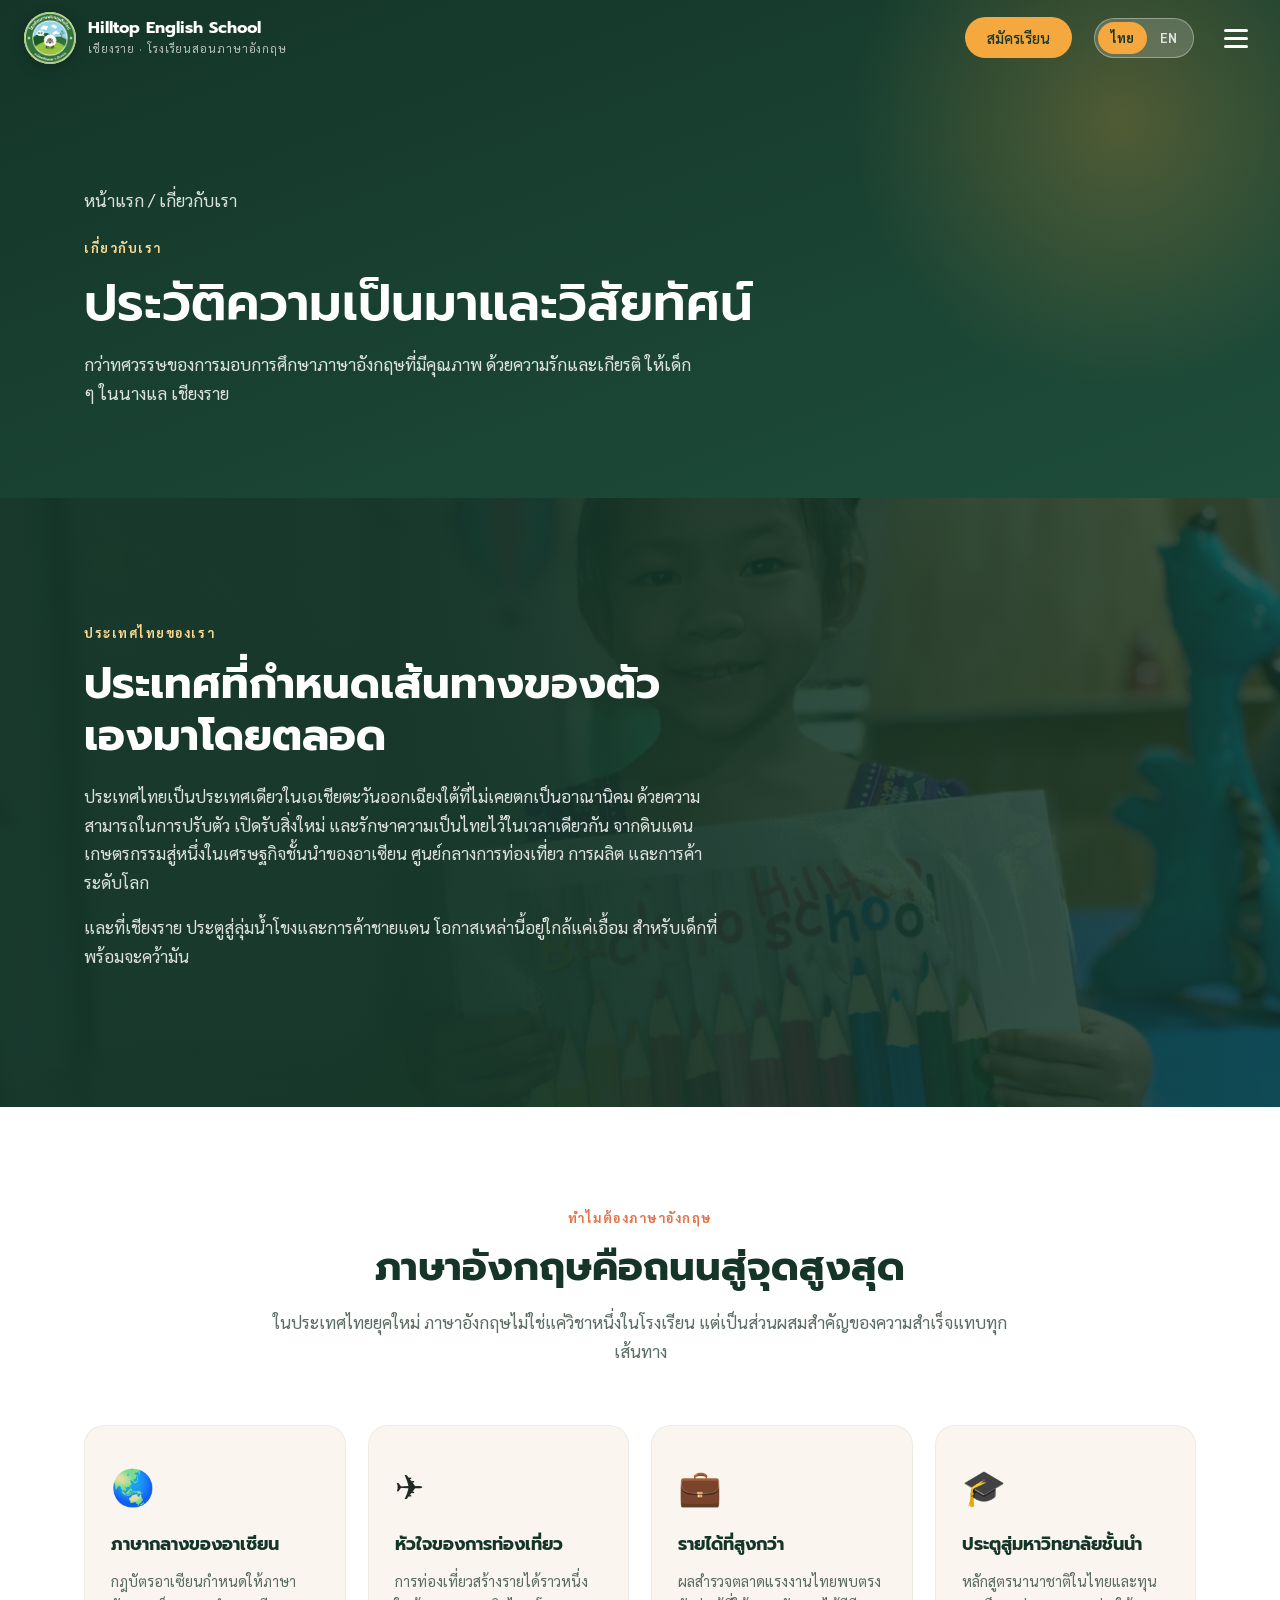
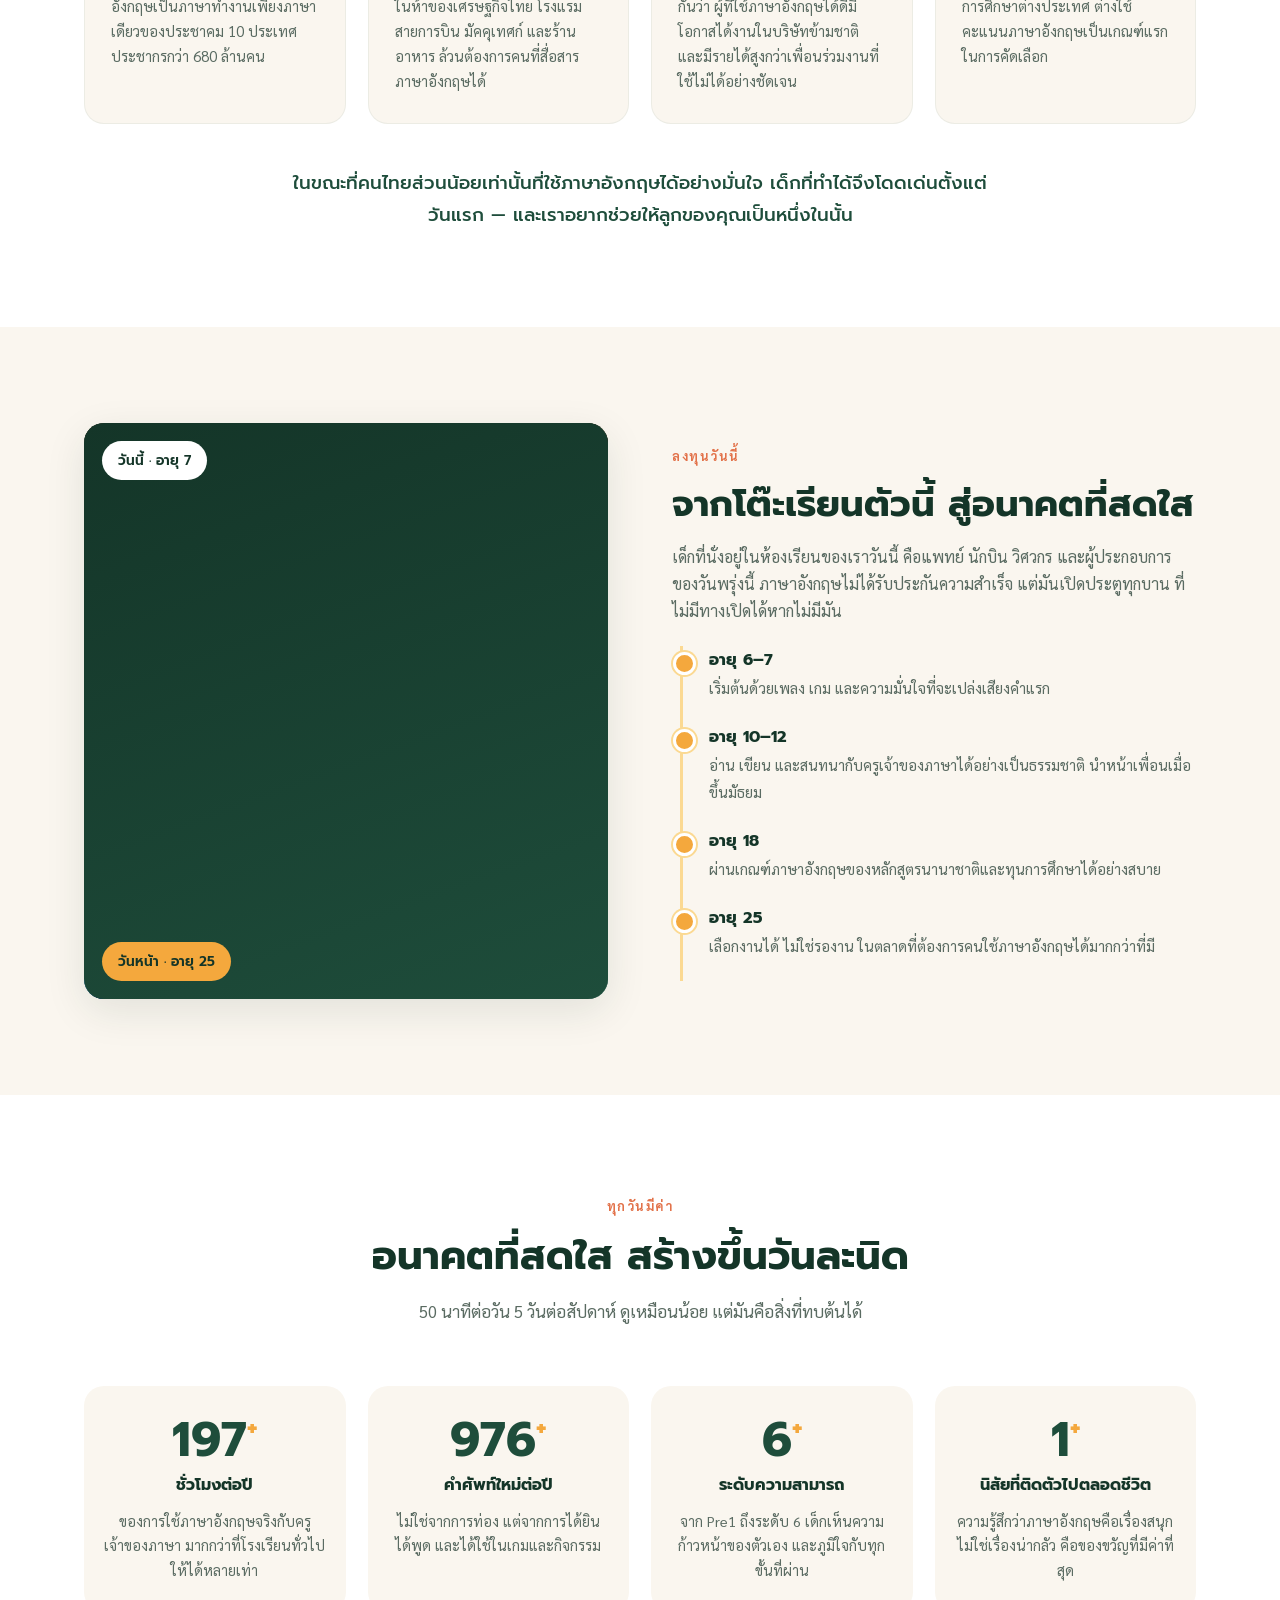
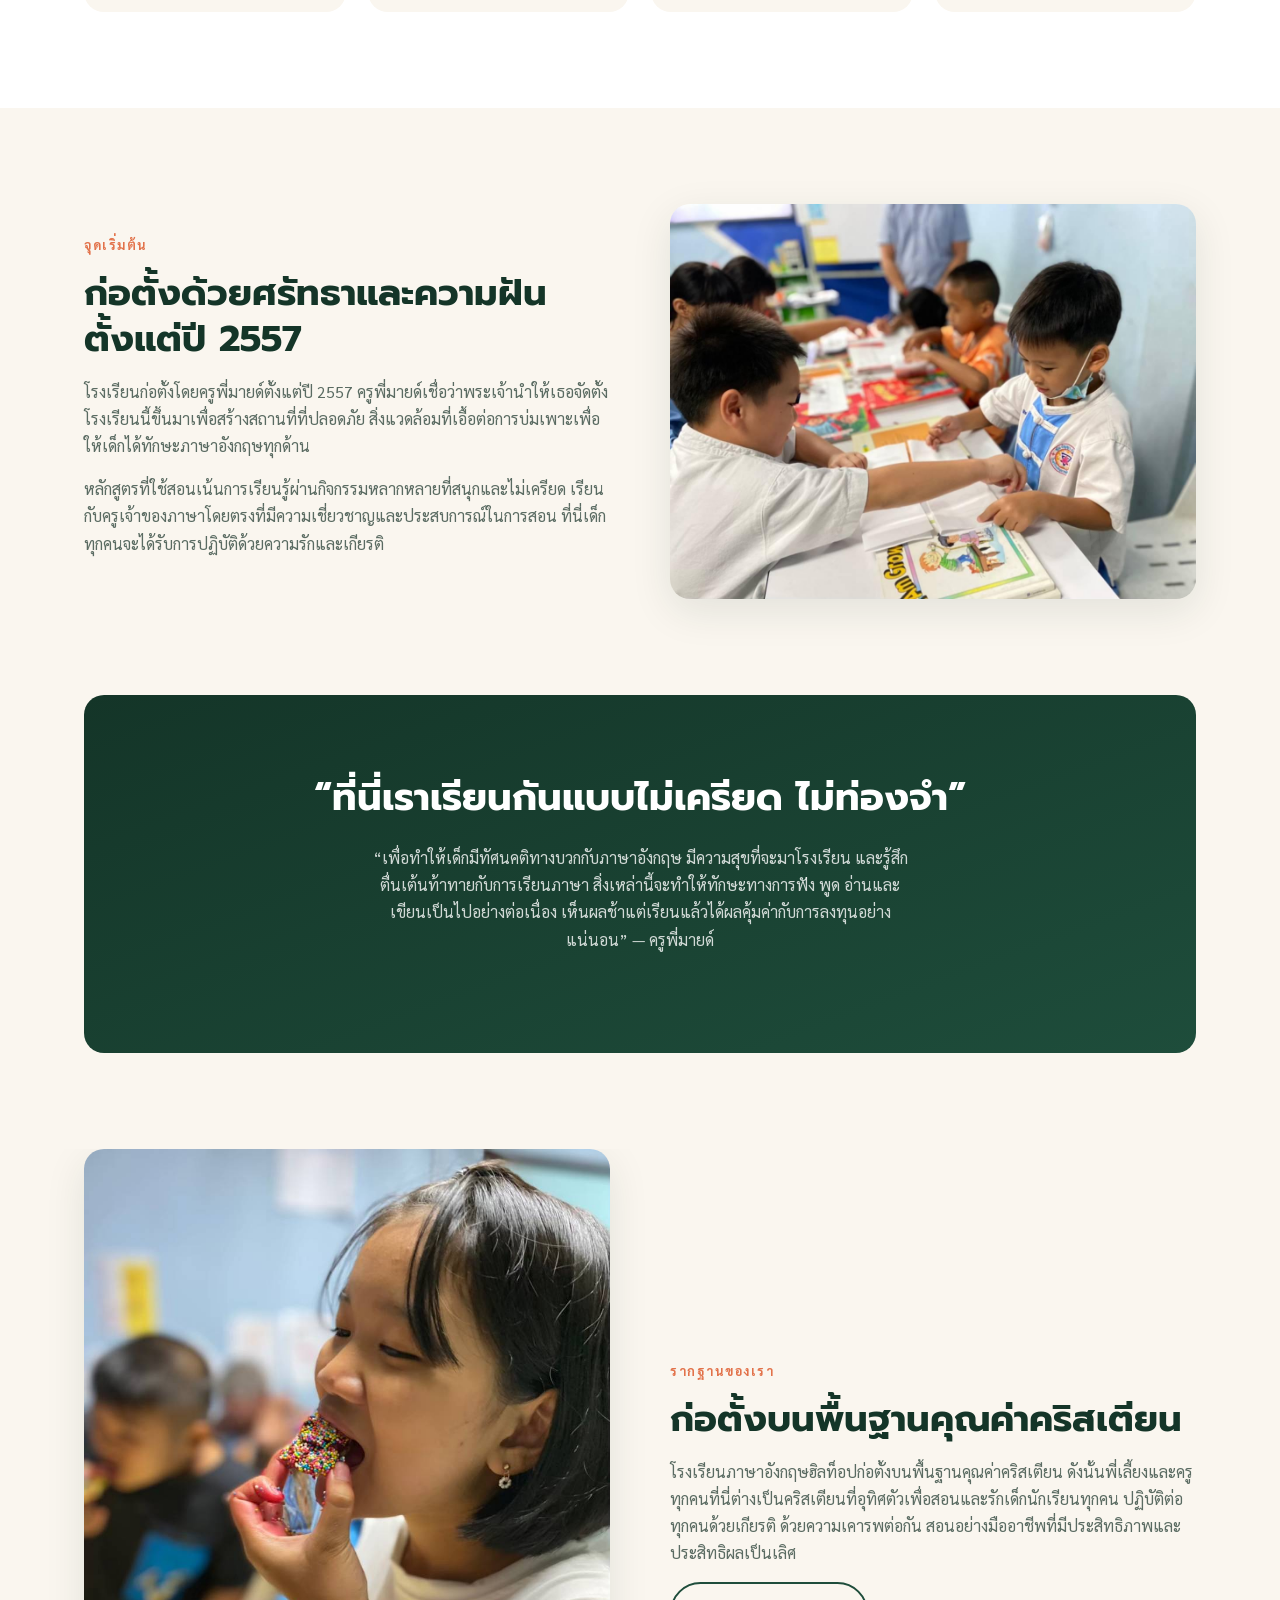
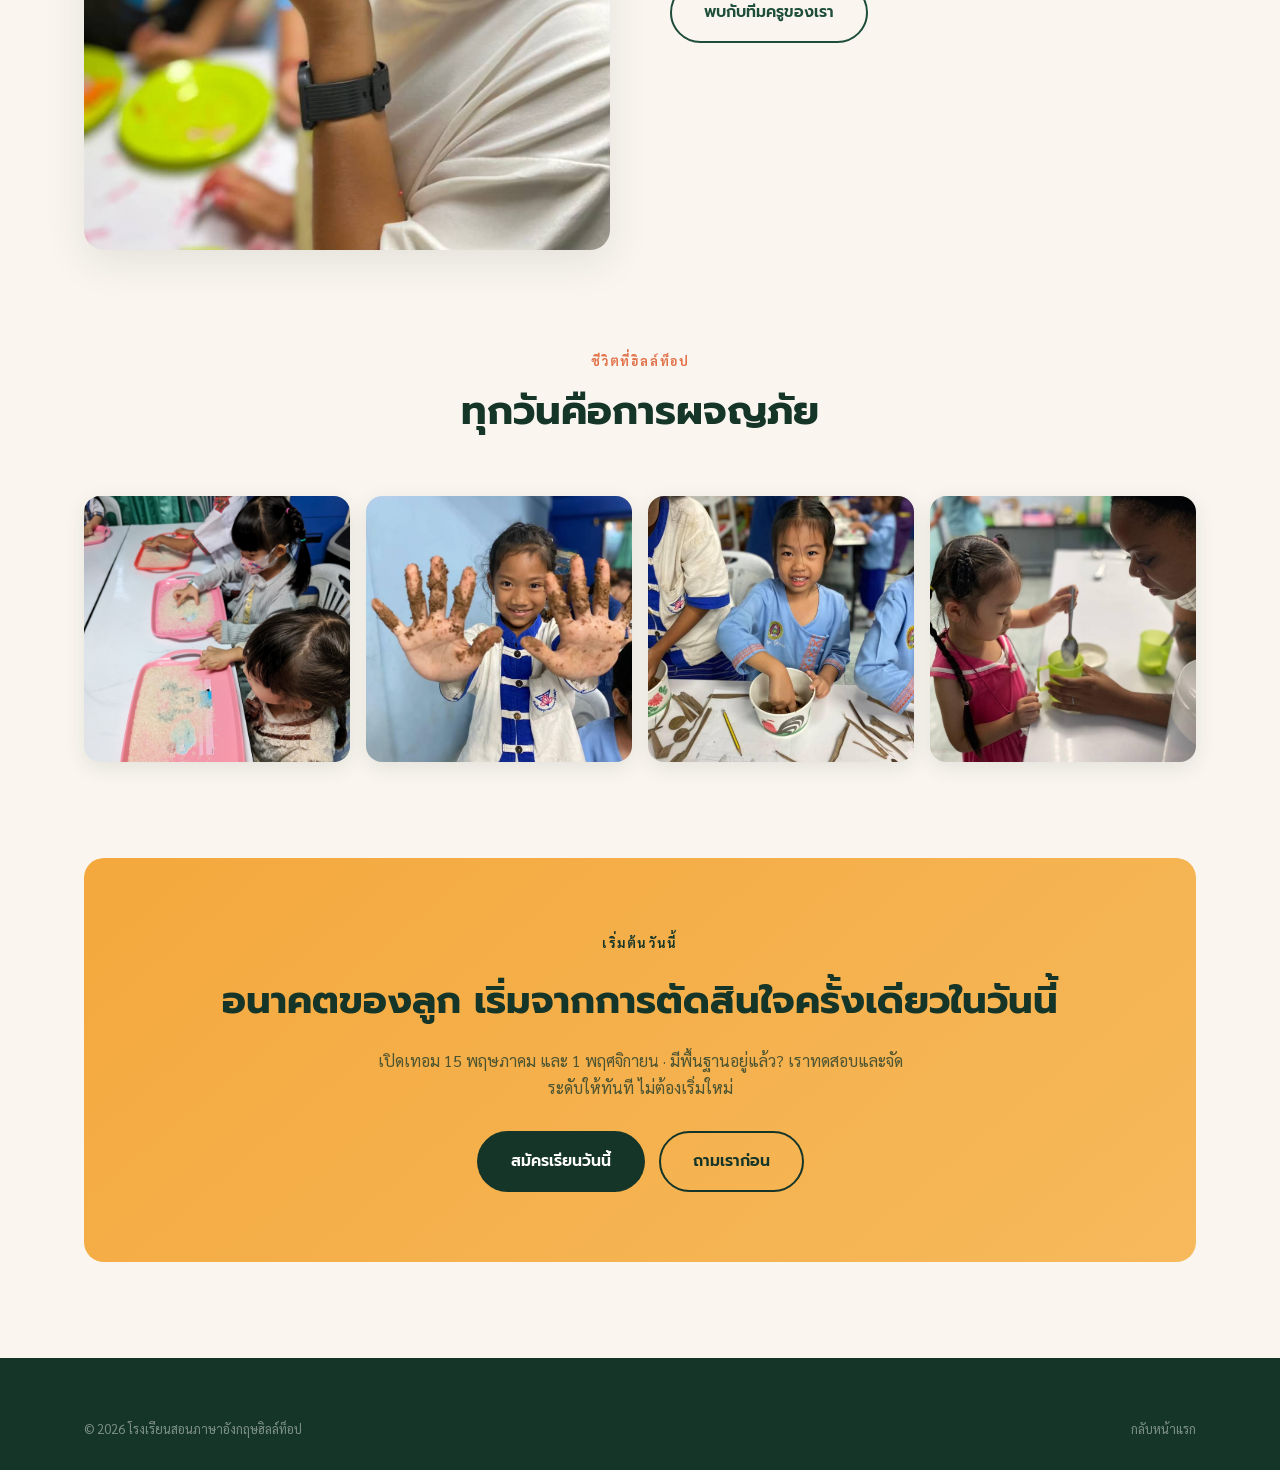
==== about.html @ de92bd86 "Hilltop English School website Co-Authored-By: Claude Fable 5.1 <noreply@anthropic.com> Claude-Sessi" ====
<!DOCTYPE html>
<html lang="th">
<head>
<meta charset="UTF-8">
<meta name="viewport" content="width=device-width, initial-scale=1.0">
<title>ประวัติและวิสัยทัศน์ — Hilltop English School</title>
<link rel="icon" href="assets/img/logo.png">
<link rel="preconnect" href="https://fonts.googleapis.com">
<link rel="preconnect" href="https://fonts.gstatic.com" crossorigin>
<link href="https://fonts.googleapis.com/css2?family=Inter:wght@400;500;600;700&family=Prompt:wght@400;500;600;700&family=Sarabun:wght@400;500;600&display=swap" rel="stylesheet">
<link rel="stylesheet" href="assets/site.css">
</head>
<body>

<nav id="nav">
  <div class="nav-inner">
    <a class="logo" href="index.html">
      <div class="logo-mark"><img src="assets/img/logo.png" alt="Hilltop English School logo"></div>
      <div class="logo-text"><b>Hilltop English School</b><span data-th="เชียงราย · โรงเรียนสอนภาษาอังกฤษ" data-en="Chiang Rai · English School">เชียงราย · โรงเรียนสอนภาษาอังกฤษ</span></div>
    </a>
    <ul class="nav-links">
      <li class="pg"><a href="about.html" class="active" data-th="เกี่ยวกับเรา" data-en="About Us">เกี่ยวกับเรา</a></li>
      <li class="pg"><a href="staff.html" data-th="ครูของเรา" data-en="Our Teachers">ครูของเรา</a></li>
      <li class="pg"><a href="classes.html" data-th="คลาสเรียน" data-en="Classes">คลาสเรียน</a></li>
      <li class="pg"><a href="age12.html" data-th="อายุ 12+" data-en="Age 12+">อายุ 12+</a></li>
      <li class="pg"><a href="reviews.html" data-th="รีวิว" data-en="Reviews">รีวิว</a></li>
      <li class="pg"><a href="contact.html" data-th="ติดต่อเรา" data-en="Contact">ติดต่อเรา</a></li>
      <li><a class="nav-cta" href="register.html" data-th="สมัครเรียน" data-en="Enroll Now">สมัครเรียน</a></li>
      <li><div class="lang-toggle" id="langToggle"><span data-lang="th" class="on">ไทย</span><span data-lang="en">EN</span></div></li>
    </ul>
  </div>
</nav>

<header class="page-hero">
  <div class="wrap">
    <p class="crumb"><a href="index.html" data-th="หน้าแรก" data-en="Home">หน้าแรก</a> / <span data-th="เกี่ยวกับเรา" data-en="About Us">เกี่ยวกับเรา</span></p>
    <span class="eyebrow" data-th="เกี่ยวกับเรา" data-en="About Us">เกี่ยวกับเรา</span>
    <h1 data-th="ประวัติความเป็นมาและวิสัยทัศน์" data-en="Our History &amp; Vision">ประวัติความเป็นมาและวิสัยทัศน์</h1>
    <p data-th="กว่าทศวรรษของการมอบการศึกษาภาษาอังกฤษที่มีคุณภาพ ด้วยความรักและเกียรติ ให้เด็ก ๆ ในนางแล เชียงราย" data-en="More than a decade of quality English education, given with love and honor, to the children of Nanglae, Chiang Rai.">กว่าทศวรรษของการมอบการศึกษาภาษาอังกฤษที่มีคุณภาพ ด้วยความรักและเกียรติ ให้เด็ก ๆ ในนางแล เชียงราย</p>
  </div>
</header>

<!-- ===== Thailand tribute ===== -->
<section class="thai-hero">
  <div class="thai-bg"><img src="assets/img/ext_07.jpg" alt=""></div>
  <div class="wrap">
    <div class="thai-inner rv">
      <span class="eyebrow" data-th="ประเทศไทยของเรา" data-en="Our Thailand">ประเทศไทยของเรา</span>
      <h2 data-th="ประเทศที่กำหนดเส้นทางของตัวเองมาโดยตลอด" data-en="A nation that has always shaped its own path">ประเทศที่กำหนดเส้นทางของตัวเองมาโดยตลอด</h2>
      <p data-th="ประเทศไทยเป็นประเทศเดียวในเอเชียตะวันออกเฉียงใต้ที่ไม่เคยตกเป็นอาณานิคม ด้วยความสามารถในการปรับตัว เปิดรับสิ่งใหม่ และรักษาความเป็นไทยไว้ในเวลาเดียวกัน จากดินแดนเกษตรกรรมสู่หนึ่งในเศรษฐกิจชั้นนำของอาเซียน ศูนย์กลางการท่องเที่ยว การผลิต และการค้าระดับโลก"
         data-en="Thailand is the only country in Southeast Asia that was never colonized. It adapted, welcomed the world, and stayed unmistakably Thai — growing from a farming kingdom into one of ASEAN&rsquo;s leading economies and a global hub for tourism, manufacturing and trade.">ประเทศไทยเป็นประเทศเดียวในเอเชียตะวันออกเฉียงใต้ที่ไม่เคยตกเป็นอาณานิคม ด้วยความสามารถในการปรับตัว เปิดรับสิ่งใหม่ และรักษาความเป็นไทยไว้ในเวลาเดียวกัน จากดินแดนเกษตรกรรมสู่หนึ่งในเศรษฐกิจชั้นนำของอาเซียน ศูนย์กลางการท่องเที่ยว การผลิต และการค้าระดับโลก</p>
      <p data-th="และที่เชียงราย ประตูสู่ลุ่มน้ำโขงและการค้าชายแดน โอกาสเหล่านี้อยู่ใกล้แค่เอื้อม สำหรับเด็กที่พร้อมจะคว้ามัน"
         data-en="And here in Chiang Rai — gateway to the Mekong region and its cross-border trade — those opportunities are right on our doorstep, for the children ready to reach for them.">และที่เชียงราย ประตูสู่ลุ่มน้ำโขงและการค้าชายแดน โอกาสเหล่านี้อยู่ใกล้แค่เอื้อม สำหรับเด็กที่พร้อมจะคว้ามัน</p>
    </div>
  </div>
</section>

<!-- ===== English = the road to the top ===== -->
<section class="road">
  <div class="wrap">
    <div class="sec-head rv">
      <span class="eyebrow" data-th="ทำไมต้องภาษาอังกฤษ" data-en="Why English">ทำไมต้องภาษาอังกฤษ</span>
      <h2 data-th="ภาษาอังกฤษคือถนนสู่จุดสูงสุด" data-en="English is the road to the top">ภาษาอังกฤษคือถนนสู่จุดสูงสุด</h2>
      <p data-th="ในประเทศไทยยุคใหม่ ภาษาอังกฤษไม่ใช่แค่วิชาหนึ่งในโรงเรียน แต่เป็นส่วนผสมสำคัญของความสำเร็จแทบทุกเส้นทาง"
         data-en="In modern Thailand, English is not just another school subject. It is the essential ingredient in almost every path to success.">ในประเทศไทยยุคใหม่ ภาษาอังกฤษไม่ใช่แค่วิชาหนึ่งในโรงเรียน แต่เป็นส่วนผสมสำคัญของความสำเร็จแทบทุกเส้นทาง</p>
    </div>
    <div class="road-grid">
      <div class="road-card rv"><div class="road-ic">🌏</div><b data-th="ภาษากลางของอาเซียน" data-en="ASEAN&rsquo;s working language">ภาษากลางของอาเซียน</b><p data-th="กฎบัตรอาเซียนกำหนดให้ภาษาอังกฤษเป็นภาษาทำงานเพียงภาษาเดียวของประชาคม 10 ประเทศ ประชากรกว่า 680 ล้านคน" data-en="The ASEAN Charter names English as the sole working language of a 10-nation community of more than 680 million people.">กฎบัตรอาเซียนกำหนดให้ภาษาอังกฤษเป็นภาษาทำงานเพียงภาษาเดียวของประชาคม 10 ประเทศ ประชากรกว่า 680 ล้านคน</p></div>
      <div class="road-card rv"><div class="road-ic">✈️</div><b data-th="หัวใจของการท่องเที่ยว" data-en="The heart of tourism">หัวใจของการท่องเที่ยว</b><p data-th="การท่องเที่ยวสร้างรายได้ราวหนึ่งในห้าของเศรษฐกิจไทย โรงแรม สายการบิน มัคคุเทศก์ และร้านอาหาร ล้วนต้องการคนที่สื่อสารภาษาอังกฤษได้" data-en="Tourism drives roughly one fifth of Thailand&rsquo;s economy. Hotels, airlines, guides and restaurants all need people who can communicate in English.">การท่องเที่ยวสร้างรายได้ราวหนึ่งในห้าของเศรษฐกิจไทย โรงแรม สายการบิน มัคคุเทศก์ และร้านอาหาร ล้วนต้องการคนที่สื่อสารภาษาอังกฤษได้</p></div>
      <div class="road-card rv"><div class="road-ic">💼</div><b data-th="รายได้ที่สูงกว่า" data-en="Higher earning power">รายได้ที่สูงกว่า</b><p data-th="ผลสำรวจตลาดแรงงานไทยพบตรงกันว่า ผู้ที่ใช้ภาษาอังกฤษได้ดีมีโอกาสได้งานในบริษัทข้ามชาติ และมีรายได้สูงกว่าเพื่อนร่วมงานที่ใช้ไม่ได้อย่างชัดเจน" data-en="Thai labour-market surveys consistently find that confident English speakers win jobs at international companies and earn noticeably more than colleagues who cannot.">ผลสำรวจตลาดแรงงานไทยพบตรงกันว่า ผู้ที่ใช้ภาษาอังกฤษได้ดีมีโอกาสได้งานในบริษัทข้ามชาติ และมีรายได้สูงกว่าเพื่อนร่วมงานที่ใช้ไม่ได้อย่างชัดเจน</p></div>
      <div class="road-card rv"><div class="road-ic">🎓</div><b data-th="ประตูสู่มหาวิทยาลัยชั้นนำ" data-en="The door to top universities">ประตูสู่มหาวิทยาลัยชั้นนำ</b><p data-th="หลักสูตรนานาชาติในไทยและทุนการศึกษาต่างประเทศ ต่างใช้คะแนนภาษาอังกฤษเป็นเกณฑ์แรกในการคัดเลือก" data-en="International programmes in Thailand and scholarships abroad all use English scores as the first gate of admission.">หลักสูตรนานาชาติในไทยและทุนการศึกษาต่างประเทศ ต่างใช้คะแนนภาษาอังกฤษเป็นเกณฑ์แรกในการคัดเลือก</p></div>
    </div>
    <p class="road-note rv" data-th="ในขณะที่คนไทยส่วนน้อยเท่านั้นที่ใช้ภาษาอังกฤษได้อย่างมั่นใจ เด็กที่ทำได้จึงโดดเด่นตั้งแต่วันแรก — และเราอยากช่วยให้ลูกของคุณเป็นหนึ่งในนั้น"
       data-en="Only a small share of Thais speak English with confidence — so the children who can stand out from day one. We want to help your child be one of them.">ในขณะที่คนไทยส่วนน้อยเท่านั้นที่ใช้ภาษาอังกฤษได้อย่างมั่นใจ เด็กที่ทำได้จึงโดดเด่นตั้งแต่วันแรก — และเราอยากช่วยให้ลูกของคุณเป็นหนึ่งในนั้น</p>
  </div>
</section>

<!-- ===== From this desk to that future ===== -->
<section class="future">
  <div class="wrap future-grid">
    <div class="future-visual rv">
      <div class="fv-frame">
        <img class="fv-now" src="assets/img/orig_28.jpg" alt="A Hilltop student at his desk">
        <div class="fv-then">
          <div class="fv-job" data-i="0"><span>👩‍⚕️</span><b data-th="แพทย์" data-en="Doctor">แพทย์</b></div>
          <div class="fv-job" data-i="1"><span>👨‍✈️</span><b data-th="นักบิน" data-en="Pilot">นักบิน</b></div>
          <div class="fv-job" data-i="2"><span>👩‍💻</span><b data-th="วิศวกรซอฟต์แวร์" data-en="Software Engineer">วิศวกรซอฟต์แวร์</b></div>
          <div class="fv-job" data-i="3"><span>🏨</span><b data-th="ผู้จัดการโรงแรม" data-en="Hotel Manager">ผู้จัดการโรงแรม</b></div>
          <div class="fv-job" data-i="4"><span>🎓</span><b data-th="นักศึกษาทุนต่างประเทศ" data-en="Scholarship Student Abroad">นักศึกษาทุนต่างประเทศ</b></div>
        </div>
        <div class="fv-tag fv-tag-now" data-th="วันนี้ · อายุ 7" data-en="Today · age 7">วันนี้ · อายุ 7</div>
        <div class="fv-tag fv-tag-then" data-th="วันหน้า · อายุ 25" data-en="Tomorrow · age 25">วันหน้า · อายุ 25</div>
      </div>
    </div>
    <div class="rv">
      <span class="eyebrow" data-th="ลงทุนวันนี้" data-en="Invest today">ลงทุนวันนี้</span>
      <h2 data-th="จากโต๊ะเรียนตัวนี้ สู่อนาคตที่สดใส" data-en="From this desk to that future">จากโต๊ะเรียนตัวนี้ สู่อนาคตที่สดใส</h2>
      <p data-th="เด็กที่นั่งอยู่ในห้องเรียนของเราวันนี้ คือแพทย์ นักบิน วิศวกร และผู้ประกอบการของวันพรุ่งนี้ ภาษาอังกฤษไม่ได้รับประกันความสำเร็จ แต่มันเปิดประตูทุกบาน ที่ไม่มีทางเปิดได้หากไม่มีมัน"
         data-en="The child at our desk today is tomorrow&rsquo;s doctor, pilot, engineer or entrepreneur. English does not guarantee success — but it opens every door that stays shut without it.">เด็กที่นั่งอยู่ในห้องเรียนของเราวันนี้ คือแพทย์ นักบิน วิศวกร และผู้ประกอบการของวันพรุ่งนี้ ภาษาอังกฤษไม่ได้รับประกันความสำเร็จ แต่มันเปิดประตูทุกบาน ที่ไม่มีทางเปิดได้หากไม่มีมัน</p>
      <ul class="timeline">
        <li><b data-th="อายุ 6–7" data-en="Age 6–7">อายุ 6–7</b><span data-th="เริ่มต้นด้วยเพลง เกม และความมั่นใจที่จะเปล่งเสียงคำแรก" data-en="Starts with songs, games and the confidence to say the first words out loud.">เริ่มต้นด้วยเพลง เกม และความมั่นใจที่จะเปล่งเสียงคำแรก</span></li>
        <li><b data-th="อายุ 10–12" data-en="Age 10–12">อายุ 10–12</b><span data-th="อ่าน เขียน และสนทนากับครูเจ้าของภาษาได้อย่างเป็นธรรมชาติ นำหน้าเพื่อนเมื่อขึ้นมัธยม" data-en="Reads, writes and chats naturally with native speakers — already ahead when secondary school begins.">อ่าน เขียน และสนทนากับครูเจ้าของภาษาได้อย่างเป็นธรรมชาติ นำหน้าเพื่อนเมื่อขึ้นมัธยม</span></li>
        <li><b data-th="อายุ 18" data-en="Age 18">อายุ 18</b><span data-th="ผ่านเกณฑ์ภาษาอังกฤษของหลักสูตรนานาชาติและทุนการศึกษาได้อย่างสบาย" data-en="Clears the English requirements of international programmes and scholarships with room to spare.">ผ่านเกณฑ์ภาษาอังกฤษของหลักสูตรนานาชาติและทุนการศึกษาได้อย่างสบาย</span></li>
        <li><b data-th="อายุ 25" data-en="Age 25">อายุ 25</b><span data-th="เลือกงานได้ ไม่ใช่รองาน ในตลาดที่ต้องการคนใช้ภาษาอังกฤษได้มากกว่าที่มี" data-en="Chooses a career instead of waiting for one — in a market that wants more English speakers than it has.">เลือกงานได้ ไม่ใช่รองาน ในตลาดที่ต้องการคนใช้ภาษาอังกฤษได้มากกว่าที่มี</span></li>
      </ul>
    </div>
  </div>
</section>

<!-- ===== Every day counts ===== -->
<section class="daily">
  <div class="wrap">
    <div class="sec-head rv">
      <span class="eyebrow" data-th="ทุกวันมีค่า" data-en="Every day counts">ทุกวันมีค่า</span>
      <h2 data-th="อนาคตที่สดใส สร้างขึ้นวันละนิด" data-en="A bright future is built a day at a time">อนาคตที่สดใส สร้างขึ้นวันละนิด</h2>
      <p data-th="50 นาทีต่อวัน 5 วันต่อสัปดาห์ ดูเหมือนน้อย แต่มันคือสิ่งที่ทบต้นได้" data-en="Fifty minutes a day, five days a week, seems small. But it compounds.">50 นาทีต่อวัน 5 วันต่อสัปดาห์ ดูเหมือนน้อย แต่มันคือสิ่งที่ทบต้นได้</p>
    </div>
    <div class="daily-grid">
      <div class="daily-item rv"><div class="daily-num" data-count="200">0</div><b data-th="ชั่วโมงต่อปี" data-en="hours a year">ชั่วโมงต่อปี</b><p data-th="ของการใช้ภาษาอังกฤษจริงกับครูเจ้าของภาษา มากกว่าที่โรงเรียนทั่วไปให้ได้หลายเท่า" data-en="of real English with native speakers — several times what a regular school timetable can offer.">ของการใช้ภาษาอังกฤษจริงกับครูเจ้าของภาษา มากกว่าที่โรงเรียนทั่วไปให้ได้หลายเท่า</p></div>
      <div class="daily-item rv"><div class="daily-num" data-count="1000">0</div><b data-th="คำศัพท์ใหม่ต่อปี" data-en="new words a year">คำศัพท์ใหม่ต่อปี</b><p data-th="ไม่ใช่จากการท่อง แต่จากการได้ยิน ได้พูด และได้ใช้ในเกมและกิจกรรม" data-en="Not from drilling, but from hearing, saying and using them in games and activities.">ไม่ใช่จากการท่อง แต่จากการได้ยิน ได้พูด และได้ใช้ในเกมและกิจกรรม</p></div>
      <div class="daily-item rv"><div class="daily-num" data-count="6">0</div><b data-th="ระดับความสามารถ" data-en="ability levels">ระดับความสามารถ</b><p data-th="จาก Pre1 ถึงระดับ 6 เด็กเห็นความก้าวหน้าของตัวเอง และภูมิใจกับทุกขั้นที่ผ่าน" data-en="From Pre1 to Level 6, children see their own progress and take pride in every step up.">จาก Pre1 ถึงระดับ 6 เด็กเห็นความก้าวหน้าของตัวเอง และภูมิใจกับทุกขั้นที่ผ่าน</p></div>
      <div class="daily-item rv"><div class="daily-num" data-count="1">0</div><b data-th="นิสัยที่ติดตัวไปตลอดชีวิต" data-en="habit for life">นิสัยที่ติดตัวไปตลอดชีวิต</b><p data-th="ความรู้สึกว่าภาษาอังกฤษคือเรื่องสนุก ไม่ใช่เรื่องน่ากลัว คือของขวัญที่มีค่าที่สุด" data-en="Feeling that English is fun, not frightening, is the most valuable gift of all.">ความรู้สึกว่าภาษาอังกฤษคือเรื่องสนุก ไม่ใช่เรื่องน่ากลัว คือของขวัญที่มีค่าที่สุด</p></div>
    </div>
  </div>
</section>

<section>
  <div class="wrap split">
    <div class="rv">
      <span class="eyebrow" data-th="จุดเริ่มต้น" data-en="How It Began">จุดเริ่มต้น</span>
      <h2 data-th="ก่อตั้งด้วยศรัทธาและความฝัน ตั้งแต่ปี 2557" data-en="Founded on faith and a dream, since 2014">ก่อตั้งด้วยศรัทธาและความฝัน ตั้งแต่ปี 2557</h2>
      <p data-th="โรงเรียนก่อตั้งโดยครูพี่มายด์ตั้งแต่ปี 2557 ครูพี่มายด์เชื่อว่าพระเจ้านำให้เธอจัดตั้งโรงเรียนนี้ขึ้นมาเพื่อสร้างสถานที่ที่ปลอดภัย สิ่งแวดล้อมที่เอื้อต่อการบ่มเพาะเพื่อให้เด็กได้ทักษะภาษาอังกฤษทุกด้าน"
         data-en="The school was founded by Teacher Mind in 2014. She believes God led her to establish it as a safe place — an environment that nurtures children as they build every English skill.">โรงเรียนก่อตั้งโดยครูพี่มายด์ตั้งแต่ปี 2557 ครูพี่มายด์เชื่อว่าพระเจ้านำให้เธอจัดตั้งโรงเรียนนี้ขึ้นมาเพื่อสร้างสถานที่ที่ปลอดภัย สิ่งแวดล้อมที่เอื้อต่อการบ่มเพาะเพื่อให้เด็กได้ทักษะภาษาอังกฤษทุกด้าน</p>
      <p data-th="หลักสูตรที่ใช้สอนเน้นการเรียนรู้ผ่านกิจกรรมหลากหลายที่สนุกและไม่เครียด เรียนกับครูเจ้าของภาษาโดยตรงที่มีความเชี่ยวชาญและประสบการณ์ในการสอน ที่นี่เด็กทุกคนจะได้รับการปฏิบัติด้วยความรักและเกียรติ"
         data-en="The curriculum centers on fun, stress-free learning through a wide variety of activities, taught directly by expert, experienced native speakers. Here, every child is treated with love and honor.">หลักสูตรที่ใช้สอนเน้นการเรียนรู้ผ่านกิจกรรมหลากหลายที่สนุกและไม่เครียด เรียนกับครูเจ้าของภาษาโดยตรงที่มีความเชี่ยวชาญและประสบการณ์ในการสอน ที่นี่เด็กทุกคนจะได้รับการปฏิบัติด้วยความรักและเกียรติ</p>
    </div>
    <div class="split-photo rv"><img src="assets/img/tile-read.jpg" alt="Children reading at Hilltop"></div>
  </div>
</section>

<section style="padding-top:0">
  <div class="wrap">
    <div class="cta rv" style="background:linear-gradient(160deg,var(--forest-deep),var(--forest))">
      <h2 style="color:#fff" data-th="&ldquo;ที่นี่เราเรียนกันแบบไม่เครียด ไม่ท่องจำ&rdquo;" data-en="&ldquo;Here we learn without stress, without rote memorization&rdquo;">&ldquo;ที่นี่เราเรียนกันแบบไม่เครียด ไม่ท่องจำ&rdquo;</h2>
      <p style="color:rgba(255,255,255,.8)" data-th="&ldquo;เพื่อทำให้เด็กมีทัศนคติทางบวกกับภาษาอังกฤษ มีความสุขที่จะมาโรงเรียน และรู้สึกตื่นเต้นท้าทายกับการเรียนภาษา สิ่งเหล่านี้จะทำให้ทักษะทางการฟัง พูด อ่านและเขียนเป็นไปอย่างต่อเนื่อง เห็นผลช้าแต่เรียนแล้วได้ผลคุ้มค่ากับการลงทุนอย่างแน่นอน&rdquo; — ครูพี่มายด์"
         data-en="&ldquo;…so children build a positive attitude toward English, are happy to come to school, and feel excited and challenged by language learning. This keeps listening, speaking, reading and writing growing steadily — results come slowly, but the learning is absolutely worth the investment.&rdquo; — Teacher Mind">&ldquo;เพื่อทำให้เด็กมีทัศนคติทางบวกกับภาษาอังกฤษ มีความสุขที่จะมาโรงเรียน และรู้สึกตื่นเต้นท้าทายกับการเรียนภาษา สิ่งเหล่านี้จะทำให้ทักษะทางการฟัง พูด อ่านและเขียนเป็นไปอย่างต่อเนื่อง เห็นผลช้าแต่เรียนแล้วได้ผลคุ้มค่ากับการลงทุนอย่างแน่นอน&rdquo; — ครูพี่มายด์</p>
    </div>
  </div>
</section>

<section class="programs" style="padding-top:0">
  <div class="wrap split">
    <div class="split-photo rv"><img src="assets/img/tile-party.jpg" alt="Happy Hilltop student"></div>
    <div class="rv">
      <span class="eyebrow" data-th="รากฐานของเรา" data-en="Our Foundation">รากฐานของเรา</span>
      <h2 data-th="ก่อตั้งบนพื้นฐานคุณค่าคริสเตียน" data-en="Built on Christian values">ก่อตั้งบนพื้นฐานคุณค่าคริสเตียน</h2>
      <p data-th="โรงเรียนภาษาอังกฤษฮิลท็อปก่อตั้งบนพื้นฐานคุณค่าคริสเตียน ดังนั้นพี่เลี้ยงและครูทุกคนที่นี่ต่างเป็นคริสเตียนที่อุทิศตัวเพื่อสอนและรักเด็กนักเรียนทุกคน ปฏิบัติต่อทุกคนด้วยเกียรติ ด้วยความเคารพต่อกัน สอนอย่างมืออาชีพที่มีประสิทธิภาพและประสิทธิผลเป็นเลิศ"
         data-en="Hilltop English School is founded on Christian values. Every caregiver and teacher here is a Christian devoted to teaching and loving every student — treating everyone with honor and mutual respect, and teaching with excellent, effective professionalism.">โรงเรียนภาษาอังกฤษฮิลท็อปก่อตั้งบนพื้นฐานคุณค่าคริสเตียน ดังนั้นพี่เลี้ยงและครูทุกคนที่นี่ต่างเป็นคริสเตียนที่อุทิศตัวเพื่อสอนและรักเด็กนักเรียนทุกคน ปฏิบัติต่อทุกคนด้วยเกียรติ ด้วยความเคารพต่อกัน สอนอย่างมืออาชีพที่มีประสิทธิภาพและประสิทธิผลเป็นเลิศ</p>
      <a class="btn btn-outline" href="staff.html" data-th="พบกับทีมครูของเรา" data-en="Meet Our Team">พบกับทีมครูของเรา</a>
    </div>
  </div>
</section>

<section style="padding-top:0" class="programs">
  <div class="wrap">
    <div class="sec-head rv">
      <span class="eyebrow" data-th="ชีวิตที่ฮิลล์ท็อป" data-en="Life at Hilltop">ชีวิตที่ฮิลล์ท็อป</span>
      <h2 data-th="ทุกวันคือการผจญภัย" data-en="Every day is an adventure">ทุกวันคือการผจญภัย</h2>
    </div>
    <div class="gallery rv">
      <div class="g"><img src="assets/img/tile-senses.jpg" alt=""></div>
      <div class="g"><img src="assets/img/tile-mud.jpg" alt=""></div>
      <div class="g"><img src="assets/img/tile-cook.jpg" alt=""></div>
      <div class="g"><img src="assets/img/tile-nature.jpg" alt=""></div>
    </div>
  </div>
</section>

<div class="cta-section">
  <div class="wrap">
    <div class="cta rv">
      <span class="eyebrow" style="color:var(--forest-deep)" data-th="เริ่มต้นวันนี้" data-en="Start today">เริ่มต้นวันนี้</span>
      <h2 data-th="อนาคตของลูก เริ่มจากการตัดสินใจครั้งเดียวในวันนี้" data-en="Your child&rsquo;s future starts with one decision today">อนาคตของลูก เริ่มจากการตัดสินใจครั้งเดียวในวันนี้</h2>
      <p data-th="เปิดเทอม 15 พฤษภาคม และ 1 พฤศจิกายน · มีพื้นฐานอยู่แล้ว? เราทดสอบและจัดระดับให้ทันที ไม่ต้องเริ่มใหม่" data-en="Semesters begin May 15 and November 1 · Already has some English? We test and place immediately — no starting over.">เปิดเทอม 15 พฤษภาคม และ 1 พฤศจิกายน · มีพื้นฐานอยู่แล้ว? เราทดสอบและจัดระดับให้ทันที ไม่ต้องเริ่มใหม่</p>
      <a class="btn" href="register.html" data-th="สมัครเรียนวันนี้" data-en="Register Today">สมัครเรียนวันนี้</a>
      <a class="btn btn-outline" href="contact.html" style="margin-left:10px" data-th="ถามเราก่อน" data-en="Ask us first">ถามเราก่อน</a>
    </div>
  </div>
</div>

<footer>
  <div class="wrap">
    <div class="foot-bottom" style="border:0;padding-top:0">
      <span data-th="© 2026 โรงเรียนสอนภาษาอังกฤษฮิลล์ท็อป" data-en="© 2026 Hilltop English School">© 2026 โรงเรียนสอนภาษาอังกฤษฮิลล์ท็อป</span>
      <span><a href="index.html" data-th="กลับหน้าแรก" data-en="Back to Home">กลับหน้าแรก</a></span>
    </div>
  </div>
</footer>

<script src="assets/site.js"></script>
</body>
</html>
---- assets/site.css ----
:root{
  --forest:#1e4d3b;
  --forest-deep:#143528;
  --leaf:#3f7d5c;
  --sun:#f4a83d;
  --sun-soft:#fbd992;
  --clay:#e2724a;
  --cream:#faf6ef;
  --paper:#ffffff;
  --ink:#1f2a25;
  --ink-soft:#5a6b62;
  --radius:20px;
  --shadow:0 12px 40px rgba(20,53,40,.10);
  --f-head:'Prompt',system-ui,sans-serif;
  --f-body:'Sarabun','Inter',system-ui,sans-serif;
  font-size:16px;
}
html[lang="en"]{--f-head:'Prompt',system-ui,sans-serif;--f-body:'Inter',system-ui,sans-serif}
*{margin:0;padding:0;box-sizing:border-box}
html{scroll-behavior:smooth}
body{font-family:var(--f-body);color:var(--ink);background:var(--cream);line-height:1.7;overflow-x:clip}
h1,h2,h3{font-family:var(--f-head)}
img{max-width:100%;display:block}
a{color:inherit}
.wrap{max-width:1160px;margin:0 auto;padding:0 24px}
.eyebrow{display:inline-block;font-size:.8rem;font-weight:700;letter-spacing:.12em;text-transform:uppercase;color:var(--clay);margin-bottom:14px}
section{padding:96px 0}
.btn{display:inline-block;padding:15px 32px;border-radius:999px;font-weight:600;font-size:.98rem;text-decoration:none;transition:.25s;border:2px solid transparent;font-family:var(--f-head)}
.btn-primary{background:var(--sun);color:var(--forest-deep);box-shadow:0 8px 24px rgba(244,168,61,.4)}
.btn-primary:hover{background:#fff;transform:translateY(-3px) scale(1.02)}
.btn-ghost{border-color:rgba(255,255,255,.55);color:#fff;backdrop-filter:blur(6px)}
.btn-ghost:hover{background:#fff;color:var(--forest-deep)}
.btn-outline{border-color:var(--forest);color:var(--forest)}
.btn-outline:hover{background:var(--forest);color:#fff}

/* reveal on scroll */
.rv{opacity:0;transform:translateY(34px);transition:opacity .8s cubic-bezier(.2,.7,.3,1),transform .8s cubic-bezier(.2,.7,.3,1)}
.rv.in{opacity:1;transform:none}

/* NAV */
nav{position:fixed;top:0;left:0;right:0;z-index:50;transition:.35s}
nav.scrolled,nav.solid{background:rgba(250,246,239,.94);backdrop-filter:blur(14px);box-shadow:0 4px 24px rgba(20,53,40,.08)}
.nav-inner{display:flex;align-items:center;justify-content:space-between;padding:12px 24px;max-width:1280px;margin:0 auto}
.logo{display:flex;align-items:center;gap:12px;text-decoration:none}
.logo-mark{width:52px;height:52px;border-radius:50%;overflow:hidden;background:#fff;box-shadow:0 4px 14px rgba(0,0,0,.2);flex-shrink:0}
.logo-mark img{width:100%;height:100%;object-fit:cover}
.logo-text{line-height:1.15}
.logo-text b{display:block;font-family:var(--f-head);font-size:1.02rem;color:#fff;transition:.3s}
.logo-text span{font-size:.7rem;letter-spacing:.08em;text-transform:uppercase;color:rgba(255,255,255,.7);transition:.3s}
nav.scrolled .logo-text b,nav.solid .logo-text b{color:var(--forest-deep)}
nav.scrolled .logo-text span,nav.solid .logo-text span{color:var(--ink-soft)}
.nav-links{display:flex;gap:22px;list-style:none;align-items:center;flex-wrap:nowrap}
.nav-links a{text-decoration:none;font-size:.92rem;font-weight:500;color:rgba(255,255,255,.92);transition:.2s;white-space:nowrap}
.logo-text b{white-space:nowrap}
.logo-text span{white-space:nowrap}
nav.scrolled .nav-links a,nav.solid .nav-links a{color:var(--ink)}
.nav-links a:hover{color:var(--sun)!important}
.nav-links a.active{color:var(--sun)!important;font-weight:700}
.nav-cta{background:var(--sun);color:var(--forest-deep)!important;padding:11px 22px;border-radius:999px;font-weight:700}
.nav-cta:hover{background:var(--clay);color:#fff!important}
.lang-toggle{display:flex;background:rgba(255,255,255,.18);border:1px solid rgba(255,255,255,.35);border-radius:999px;padding:3px;cursor:pointer;user-select:none;transition:.3s}
nav.scrolled .lang-toggle,nav.solid .lang-toggle{background:rgba(30,77,59,.08);border-color:rgba(30,77,59,.2)}
.lang-toggle span{padding:5px 13px;border-radius:999px;font-size:.8rem;font-weight:700;color:rgba(255,255,255,.8);transition:.25s}
nav.scrolled .lang-toggle span,nav.solid .lang-toggle span{color:var(--ink-soft)}
.lang-toggle span.on{background:var(--sun);color:var(--forest-deep)!important}
@media(max-width:1280px){.nav-links li.pg{display:none}}
@media(max-width:640px){.nav-links li:has(a.nav-cta){display:none}.logo-text span{display:none}}
/* hamburger + mobile menu */
.burger{display:none;flex-direction:column;gap:5px;background:none;border:0;cursor:pointer;padding:8px}
.burger span{width:24px;height:3px;border-radius:2px;background:#fff;transition:.3s}
nav.scrolled .burger span,nav.solid .burger span{background:var(--forest-deep)}
.burger.open span:nth-child(1){transform:translateY(8px) rotate(45deg)}
.burger.open span:nth-child(2){opacity:0}
.burger.open span:nth-child(3){transform:translateY(-8px) rotate(-45deg)}
@media(max-width:1280px){.burger{display:flex}}
.mobile-menu{display:none;flex-direction:column;background:rgba(20,53,40,.97);backdrop-filter:blur(10px);padding:18px 28px 26px;gap:4px}
.mobile-menu.open{display:flex}
.mobile-menu a{color:#fff;text-decoration:none;padding:12px 0;font-size:1.05rem;font-weight:600;font-family:var(--f-head);border-bottom:1px solid rgba(255,255,255,.1)}
.mobile-menu a:hover{color:var(--sun)}
.mobile-menu a.nav-cta{background:var(--sun);color:var(--forest-deep)!important;border-radius:999px;text-align:center;margin-top:14px;padding:13px;border-bottom:0}
@media(min-width:1281px){.mobile-menu{display:none!important}}

/* HERO (home) */
.hero{position:relative;min-height:100vh;display:flex;align-items:center;color:#fff;overflow:hidden}
.hero-slides{position:absolute;inset:0}
.hero-slide{position:absolute;inset:0;background:center 28%/cover no-repeat;opacity:0;transition:opacity 1.6s ease;transform:scale(1)}
.hero-slide.on{opacity:1;animation:kenburns 9s ease-in-out forwards}
@keyframes kenburns{from{transform:scale(1)}to{transform:scale(1.1)}}
.hero-overlay{position:absolute;inset:0;background:linear-gradient(100deg,rgba(20,53,40,.92) 0%,rgba(20,53,40,.72) 42%,rgba(20,53,40,.15) 100%)}
.hero-content{position:relative;z-index:2;padding:150px 0 120px;max-width:640px}
.hero .eyebrow{color:var(--sun-soft)}
.hero h1{font-size:clamp(2.4rem,5vw,3.9rem);line-height:1.15;font-weight:600;margin:14px 0 22px}
.hero h1 em{font-style:normal;color:var(--sun);white-space:nowrap}
.hero p.lede{font-size:1.15rem;color:rgba(255,255,255,.88);margin-bottom:36px;max-width:33rem}
.hero-actions{display:flex;gap:14px;flex-wrap:wrap}
.hero-note{margin-top:28px;font-size:.88rem;color:rgba(255,255,255,.6)}
.hero-scroll{position:absolute;bottom:70px;left:50%;transform:translateX(-50%);z-index:2;color:rgba(255,255,255,.7);font-size:1.4rem;animation:bob 2s ease-in-out infinite}
@keyframes bob{0%,100%{transform:translate(-50%,0)}50%{transform:translate(-50%,10px)}}
.hero-dots{position:absolute;bottom:34px;left:50%;transform:translateX(-50%);z-index:3;display:flex;gap:9px}
.hero-dots button{width:10px;height:10px;border-radius:50%;border:0;background:rgba(255,255,255,.4);cursor:pointer;transition:.3s;padding:0}
.hero-dots button.on{background:var(--sun);transform:scale(1.3)}

/* PAGE HERO (subpages) */
.page-hero{position:relative;padding:170px 0 90px;color:#fff;background:linear-gradient(160deg,var(--forest-deep),var(--forest));overflow:hidden}
.page-hero::before{content:"";position:absolute;width:560px;height:560px;border-radius:50%;background:radial-gradient(circle,rgba(244,168,61,.25),transparent 68%);top:-160px;right:-120px}
.page-hero .eyebrow{color:var(--sun-soft)}
.page-hero h1{font-size:clamp(2.1rem,4.4vw,3.2rem);line-height:1.18;font-weight:600;position:relative;z-index:1;max-width:44rem}
.page-hero p{position:relative;z-index:1;margin-top:16px;color:rgba(255,255,255,.85);max-width:38rem;font-size:1.08rem}
.crumb{position:relative;z-index:1;font-size:.85rem;color:rgba(255,255,255,.6);margin-bottom:18px}
.crumb a{text-decoration:none}
.crumb a:hover{color:var(--sun)}

/* STATS BAND */
.stats{background:var(--paper);padding:0}
.stats-band{display:grid;grid-template-columns:repeat(4,1fr);gap:1px;background:rgba(30,77,59,.08);border-radius:var(--radius);overflow:hidden;transform:translateY(-56px);box-shadow:var(--shadow);position:relative;z-index:3}
.stat{background:var(--paper);padding:32px 24px;text-align:center}
.stat .num{font-family:var(--f-head);font-size:2.2rem;font-weight:700;color:var(--forest)}
.stat p{font-size:.88rem;color:var(--ink-soft);margin-top:4px}
@media(max-width:760px){.stats-band{grid-template-columns:repeat(2,1fr)}}

/* STORY + PLAYBOARD */
.story{background:var(--paper);padding-top:40px}
.story .wrap{display:grid;grid-template-columns:minmax(0,.92fr) minmax(0,1.08fr);gap:56px;align-items:center}
.story h2{font-size:clamp(1.9rem,3.2vw,2.5rem);color:var(--forest-deep);margin-bottom:20px;line-height:1.25}
.story p{color:var(--ink-soft);margin-bottom:18px;font-size:1.03rem}
.story blockquote{border-left:4px solid var(--sun);padding:6px 0 6px 22px;font-family:var(--f-head);font-size:1.18rem;color:var(--forest);margin:26px 0}
.play-hint{font-size:.85rem;color:var(--clay);font-weight:600;text-align:center;margin-top:6px}
.board{display:grid;grid-template-columns:repeat(4,minmax(0,1fr));gap:7%;padding:6% 3%;perspective:1200px}
.dia{aspect-ratio:1/1;position:relative;transform:rotate(45deg);cursor:pointer;opacity:0}
.rv.in .dia{opacity:1;animation:diaPop .65s cubic-bezier(.34,1.56,.64,1) backwards,float 5.5s ease-in-out infinite}
.dia:nth-child(1){--i:0}.dia:nth-child(2){--i:1}.dia:nth-child(3){--i:2}.dia:nth-child(4){--i:3}
.dia:nth-child(5){--i:4}.dia:nth-child(6){--i:5}.dia:nth-child(7){--i:6}.dia:nth-child(8){--i:7}
.rv.in .dia{animation-delay:calc(var(--i)*.11s),calc(var(--i)*.4s + .65s)}
.dia:nth-child(even){margin-top:46%}
@keyframes diaPop{0%{transform:rotate(-15deg) scale(.2);opacity:0}60%{opacity:1}100%{transform:rotate(45deg) scale(1);opacity:1}}
@keyframes float{0%,100%{transform:rotate(45deg) translateY(0)}50%{transform:rotate(45deg) translateY(-11px)}}
.dia-inner{position:absolute;inset:0;transition:transform .7s cubic-bezier(.3,1.4,.4,1);transform-style:preserve-3d}
.dia.flip .dia-inner{transform:rotateY(180deg)}
.dia-face{position:absolute;inset:0;border-radius:22%;overflow:hidden;backface-visibility:hidden;box-shadow:0 14px 34px rgba(20,53,40,.22);transition:box-shadow .35s,filter .35s}
.dia-front img{width:145%;height:145%;object-fit:cover;transform:rotate(-45deg);position:absolute;top:50%;left:50%;translate:-50% -50%;transition:.5s}
.dia:hover{z-index:5}
.dia:hover .dia-face{box-shadow:0 22px 54px rgba(20,53,40,.4),0 0 0 4px rgba(244,168,61,.55);filter:brightness(1.08)}
.dia:hover .dia-front img{scale:1.14;rotate:3deg}
.dia:hover .dia-label{animation:wiggle .5s ease-in-out}
@keyframes wiggle{0%,100%{translate:0 0}25%{translate:0 -5px}60%{translate:0 2px}}
.dia-front::after{content:"";position:absolute;inset:0;background:linear-gradient(160deg,transparent 55%,rgba(20,53,40,.55));opacity:.9}
.dia-label{position:absolute;inset:0;display:grid;place-items:end center;padding-bottom:20%;transform:rotate(-45deg) scale(1.02);text-align:center;color:#fff;font-family:var(--f-head);font-weight:600;font-size:clamp(.8rem,1.6vw,1.1rem);text-shadow:0 2px 8px rgba(0,0,0,.6);z-index:2}
.dia-back{transform:rotateY(180deg);display:grid;place-items:center;text-align:center;padding:12%}
.dia-back .in{transform:rotate(-45deg);color:#fff}
.dia-back .in b{display:block;font-family:var(--f-head);font-size:clamp(.75rem,1.5vw,1rem);margin-bottom:4px}
.dia-back .in span{font-size:clamp(.6rem,1.1vw,.78rem);opacity:.9;line-height:1.4;display:block}
.bg-1{background:linear-gradient(145deg,var(--clay),#f0956b)}
.bg-2{background:linear-gradient(145deg,var(--forest),var(--leaf))}
.bg-3{background:linear-gradient(145deg,var(--sun),#f6c268)}
.bg-4{background:linear-gradient(145deg,#4a7fa5,#6ba3c9)}
@media(max-width:900px){.story .wrap{grid-template-columns:1fr}.board{margin-top:30px}}

/* SECTION HEADERS + CARDS */
.sec-head{text-align:center;max-width:46rem;margin:0 auto 60px}
.sec-head h2{font-size:clamp(1.9rem,3.2vw,2.5rem);color:var(--forest-deep);margin-bottom:16px;line-height:1.25}
.sec-head p{color:var(--ink-soft);font-size:1.05rem}
.cards{display:grid;grid-template-columns:repeat(4,1fr);gap:24px}
.card{background:var(--paper);border-radius:var(--radius);padding:34px 28px;transition:.35s;border:1px solid rgba(30,77,59,.06)}
.card:hover{transform:translateY(-8px) rotate(-1deg);box-shadow:var(--shadow)}
.card .icon{width:56px;height:56px;border-radius:16px;display:grid;place-items:center;font-size:1.6rem;margin-bottom:20px}
.i-1{background:#fdeeda}.i-2{background:#fbe3d8}.i-3{background:#e2efe7}.i-4{background:#f3ecdd}
.card h3{font-size:1.2rem;color:var(--forest-deep);margin-bottom:10px}
.card p{font-size:.93rem;color:var(--ink-soft)}
@media(max-width:960px){.cards{grid-template-columns:repeat(2,1fr)}}
@media(max-width:560px){.cards{grid-template-columns:1fr}}
.programs{background:var(--cream)}

/* TEACHER (home) */
.teacher{background:linear-gradient(160deg,var(--forest-deep),var(--forest));color:#fff;position:relative;overflow:hidden}
.teacher::before{content:"";position:absolute;width:500px;height:500px;border-radius:50%;background:radial-gradient(circle,rgba(244,168,61,.18),transparent 70%);bottom:-200px;right:-140px}
.teacher .wrap{display:grid;grid-template-columns:.9fr 1.1fr;gap:64px;align-items:center;position:relative;z-index:1}
.teacher-photos{position:relative}
.teacher-photos .main{border-radius:var(--radius);overflow:hidden;box-shadow:0 24px 60px rgba(0,0,0,.35);aspect-ratio:4/4.4}
.teacher-photos .main img{width:100%;height:100%;object-fit:cover}
.teacher-photos .small{position:absolute;width:44%;border-radius:16px;overflow:hidden;box-shadow:0 16px 40px rgba(0,0,0,.4);border:4px solid rgba(255,255,255,.9);bottom:-30px;right:-20px;aspect-ratio:1/1.2}
.teacher-photos .small img{width:100%;height:100%;object-fit:cover}
.teacher h2{font-size:clamp(1.9rem,3.2vw,2.4rem);margin-bottom:20px;line-height:1.25}
.teacher p{color:rgba(255,255,255,.85);margin-bottom:18px}
.teacher .eyebrow{color:var(--sun-soft)}
.cred{display:flex;gap:14px;align-items:flex-start;margin-top:20px;background:rgba(255,255,255,.07);border:1px solid rgba(255,255,255,.12);border-radius:16px;padding:18px 22px}
.cred .badge{font-size:1.5rem}
.cred b{display:block;font-size:.96rem}
.cred span{font-size:.86rem;color:rgba(255,255,255,.65)}
@media(max-width:900px){.teacher .wrap{grid-template-columns:1fr}.teacher-photos .small{right:6px}}

/* TESTIMONIALS */
.quotes{background:var(--paper)}
.cards3{display:grid;grid-template-columns:repeat(3,1fr);gap:24px}
.quote{background:var(--cream);border-radius:var(--radius);padding:34px 30px;display:flex;flex-direction:column;transition:.3s}
.quote:hover{transform:translateY(-6px);box-shadow:var(--shadow)}
.quote .stars{color:var(--sun);letter-spacing:3px;margin-bottom:16px}
.quote p{font-size:.97rem;flex:1;font-style:italic}
.quote .who{margin-top:22px;display:flex;align-items:center;gap:12px}
.quote .avatar{width:44px;height:44px;border-radius:50%;display:grid;place-items:center;font-weight:700;color:#fff;font-size:.95rem;flex-shrink:0}
.a1{background:var(--clay)}.a2{background:var(--forest)}.a3{background:var(--sun);color:var(--forest-deep)}
.quote .who b{font-size:.9rem;display:block}
.quote .who span{font-size:.8rem;color:var(--ink-soft)}
@media(max-width:900px){.cards3{grid-template-columns:1fr}}

/* VISIT / CONTACT */
.visit{background:var(--cream)}
.visit .wrap{display:grid;grid-template-columns:1fr 1fr;gap:60px;align-items:center}
.visit h2{font-size:clamp(1.9rem,3.2vw,2.5rem);color:var(--forest-deep);margin-bottom:18px;line-height:1.25}
.visit p{color:var(--ink-soft);margin-bottom:26px}
.info-list{list-style:none;display:grid;gap:16px;margin-bottom:30px}
.info-list li{display:flex;gap:14px;align-items:flex-start;font-size:.96rem}
.info-list .ic{width:42px;height:42px;border-radius:12px;background:var(--paper);display:grid;place-items:center;flex-shrink:0;font-size:1.1rem;box-shadow:0 4px 12px rgba(20,53,40,.08)}
.info-list b{display:block;font-size:.8rem;text-transform:uppercase;letter-spacing:.08em;color:var(--ink-soft);font-weight:600}
.social-row{display:flex;gap:12px;align-items:center}
.social-row img{width:40px;height:40px;border-radius:50%;transition:.25s}
.social-row a:hover img{transform:scale(1.15)}
.visit-photo{border-radius:var(--radius);overflow:hidden;box-shadow:var(--shadow);aspect-ratio:4/3.4}
.visit-photo img{width:100%;height:100%;object-fit:cover}
@media(max-width:900px){.visit .wrap{grid-template-columns:1fr}}

/* CTA */
.cta-section{padding:0 0 96px;background:var(--cream)}
.cta{background:linear-gradient(140deg,var(--sun),#f6b95c);text-align:center;border-radius:var(--radius);padding:70px 40px}
.cta h2{font-size:clamp(1.8rem,3vw,2.4rem);color:var(--forest-deep);margin-bottom:14px}
.cta p{color:rgba(20,53,40,.75);max-width:34rem;margin:0 auto 30px}
.cta .btn{background:var(--forest-deep);color:#fff}
.cta .btn:hover{background:var(--forest);transform:translateY(-3px)}

/* STAFF PAGE */
.staff-grid{display:grid;gap:60px}
.staff-card{display:grid;grid-template-columns:.75fr 1.25fr;gap:46px;align-items:start;background:var(--paper);border-radius:var(--radius);padding:44px;box-shadow:0 6px 24px rgba(20,53,40,.06)}
.staff-card:nth-child(even){grid-template-columns:1.25fr .75fr}
.staff-card:nth-child(even) .staff-photo{order:2}
.staff-photo{border-radius:16px;overflow:hidden;aspect-ratio:4/4.6;box-shadow:var(--shadow)}
.staff-photo img{width:100%;height:100%;object-fit:cover}
.staff-photo.ph{display:grid;place-items:center;background:linear-gradient(150deg,var(--forest),var(--leaf));color:#fff;font-family:var(--f-head);font-size:3.4rem}
.staff-photo.ph small{font-size:.75rem;opacity:.7;letter-spacing:.06em;text-transform:uppercase;margin-top:8px}
.staff-body h3{font-size:1.55rem;color:var(--forest-deep);margin-bottom:6px}
.staff-role{color:var(--clay);font-weight:700;font-size:.88rem;text-transform:uppercase;letter-spacing:.1em;margin-bottom:16px}
.staff-body p{color:var(--ink-soft);margin-bottom:14px;font-size:.99rem}
.staff-body blockquote{border-left:4px solid var(--sun);padding:4px 0 4px 18px;font-family:var(--f-head);color:var(--forest);margin:18px 0;font-size:1.02rem}
.tags{display:flex;flex-wrap:wrap;gap:8px;margin-top:14px}
.tag{background:var(--cream);border:1px solid rgba(30,77,59,.12);color:var(--forest);border-radius:999px;padding:5px 14px;font-size:.78rem;font-weight:600}
@media(max-width:860px){.staff-card,.staff-card:nth-child(even){grid-template-columns:1fr}.staff-card:nth-child(even) .staff-photo{order:0}.staff-photo{max-width:340px}}

/* FAQ */
.faq{max-width:800px;margin:0 auto;display:grid;gap:14px}
.faq details{background:var(--paper);border-radius:16px;box-shadow:0 4px 16px rgba(20,53,40,.06);overflow:hidden;border:1px solid rgba(30,77,59,.06)}
.faq summary{cursor:pointer;padding:20px 26px;font-family:var(--f-head);font-weight:600;color:var(--forest-deep);font-size:1.02rem;list-style:none;display:flex;justify-content:space-between;align-items:center;gap:14px}
.faq summary::-webkit-details-marker{display:none}
.faq summary::after{content:"+";font-size:1.4rem;color:var(--clay);transition:.3s;flex-shrink:0}
.faq details[open] summary::after{transform:rotate(45deg)}
.faq .ans{padding:0 26px 22px;color:var(--ink-soft);font-size:.97rem}

/* PRICE CARD */
.price-card{background:var(--paper);border-radius:var(--radius);padding:44px;box-shadow:var(--shadow);text-align:center;max-width:420px;margin:0 auto;border-top:6px solid var(--sun)}
.price-card .amount{font-family:var(--f-head);font-size:2.8rem;font-weight:700;color:var(--forest)}
.price-card .per{color:var(--ink-soft);font-size:.9rem;margin-bottom:22px}
.price-card ul{list-style:none;text-align:left;display:grid;gap:12px;margin:22px 0;color:var(--ink-soft);font-size:.95rem}
.price-card li{display:flex;gap:10px;align-items:flex-start}
.price-card li::before{content:"✓";color:var(--leaf);font-weight:700}

/* CHECKER SECTIONS */
.split{display:grid;grid-template-columns:1fr 1fr;gap:60px;align-items:center}
.split h2{font-size:clamp(1.8rem,3vw,2.3rem);color:var(--forest-deep);margin-bottom:16px;line-height:1.25}
.split p{color:var(--ink-soft);margin-bottom:16px}
.split-photo{border-radius:var(--radius);overflow:hidden;box-shadow:var(--shadow)}
.split-photo img{width:100%;height:100%;object-fit:cover}
@media(max-width:860px){.split{grid-template-columns:1fr}}

/* GALLERY STRIP */
.gallery{display:grid;grid-template-columns:repeat(4,1fr);gap:16px}
.gallery .g{border-radius:16px;overflow:hidden;aspect-ratio:1/1;box-shadow:0 6px 20px rgba(20,53,40,.1)}
.gallery .g img{width:100%;height:100%;object-fit:cover;transition:.5s}
.gallery .g:hover img{transform:scale(1.08)}
@media(max-width:700px){.gallery{grid-template-columns:repeat(2,1fr)}}

/* MAP EMBED */
.map-embed{border-radius:var(--radius);overflow:hidden;box-shadow:var(--shadow)}
.map-embed iframe{width:100%;height:420px;border:0;display:block}

/* FOOTER */
footer{background:var(--forest-deep);color:rgba(255,255,255,.7);padding:60px 0 30px;font-size:.9rem}
.foot-grid{display:grid;grid-template-columns:1.4fr 1fr 1fr;gap:50px;margin-bottom:44px}
footer h4{color:#fff;font-size:.85rem;text-transform:uppercase;letter-spacing:.1em;margin-bottom:16px}
footer ul{list-style:none;display:grid;gap:10px}
footer a{text-decoration:none;transition:.2s}
footer a:hover{color:var(--sun)}
.foot-bottom{border-top:1px solid rgba(255,255,255,.12);padding-top:24px;display:flex;justify-content:space-between;flex-wrap:wrap;gap:10px;font-size:.8rem;color:rgba(255,255,255,.45)}
@media(max-width:760px){.foot-grid{grid-template-columns:1fr}}

/* ===== Programs: photo cards + animated background ===== */
.programs{position:relative;overflow:hidden;isolation:isolate}
.programs .wrap{position:relative;z-index:2}
.prog-bg{position:absolute;inset:0;z-index:0;pointer-events:none}
.blob{position:absolute;border-radius:50%;filter:blur(70px);opacity:.55;animation:blobDrift 18s ease-in-out infinite alternate}
.b1{width:520px;height:520px;left:-160px;top:-120px;background:radial-gradient(circle,var(--sun-soft),transparent 70%)}
.b2{width:600px;height:600px;right:-200px;bottom:-200px;background:radial-gradient(circle,#cfe4d7,transparent 70%);animation-delay:-9s}
@keyframes blobDrift{from{transform:translate(0,0) scale(1)}to{transform:translate(60px,40px) scale(1.15)}}
.fl{position:absolute;font-family:var(--f-head);font-weight:700;color:var(--forest);opacity:.08;user-select:none;animation:flFloat var(--d,14s) ease-in-out infinite alternate,flSpin calc(var(--d,14s)*2.3) linear infinite;will-change:transform}
@keyframes flFloat{from{translate:0 0}to{translate:var(--x,20px) var(--y,-60px)}}
@keyframes flSpin{from{rotate:calc(var(--r,0deg) - 6deg)}to{rotate:calc(var(--r,0deg) + 6deg)}}
.f1{left:4%;top:12%;font-size:9rem;--d:16s;--x:30px;--y:-50px;--r:-12deg}
.f2{left:22%;top:70%;font-size:7rem;--d:13s;--x:-25px;--y:-70px;--r:8deg;color:var(--clay)}
.f3{right:8%;top:8%;font-size:8rem;--d:19s;--x:-40px;--y:40px;--r:10deg;color:var(--sun)}
.f4{right:30%;top:78%;font-size:5rem;--d:12s;--x:35px;--y:-45px;--r:-25deg;color:var(--clay)}
.f5{left:46%;top:6%;font-size:4rem;--d:11s;--x:20px;--y:30px;--r:15deg;color:var(--sun)}
.f6{left:66%;top:20%;font-size:6rem;--d:17s;--x:-30px;--y:-40px;--r:-6deg}
.f7{left:10%;top:44%;font-size:6.5rem;--d:15s;--x:25px;--y:35px;--r:12deg;color:var(--leaf)}
.f8{right:4%;top:48%;font-size:5rem;--d:14s;--x:-20px;--y:-60px;--r:-20deg;color:var(--clay)}
.f9{left:82%;top:86%;font-size:7rem;--d:18s;--x:-35px;--y:-30px;--r:6deg}
.f10{left:34%;top:30%;font-size:4.5rem;--d:10s;--x:30px;--y:-40px;--r:-10deg;color:var(--leaf)}
.card-photo{padding:0;overflow:hidden;display:flex;flex-direction:column;box-shadow:0 6px 22px rgba(20,53,40,.06)}
.card-photo:hover{transform:translateY(-10px);box-shadow:0 22px 50px rgba(20,53,40,.16)}
.card-img{position:relative;aspect-ratio:4/3}
.card-img img{width:100%;height:100%;object-fit:cover;display:block;clip-path:inset(0);transform:scale(1.04);transition:transform 1.4s cubic-bezier(.2,.7,.2,1)}
.card-photo:hover .card-img img{transform:scale(1.14)}
.card-img::after{content:"";position:absolute;inset:0;z-index:1;background:linear-gradient(to top,rgba(20,53,40,.45),transparent 55%)}
.card-photo .card-img .icon{position:absolute;left:22px;bottom:-26px;margin:0;z-index:2;box-shadow:0 8px 20px rgba(20,53,40,.18);border:3px solid #fff;transition:transform .4s cubic-bezier(.34,1.56,.64,1)}
.card-photo:hover .icon{transform:rotate(-8deg) scale(1.1)}
.card-body{padding:42px 26px 30px;position:relative}
.card-body::before{content:"";position:absolute;left:26px;top:0;width:0;height:3px;background:var(--sun);border-radius:3px;transition:width .5s ease .1s}
.card-photo:hover .card-body::before{width:56px}
@media(max-width:560px){.fl{font-size:4rem!important}}
@media(prefers-reduced-motion:reduce){.fl,.blob{animation:none}.card-img img{transition:none}}
.card-img-clip{position:absolute;inset:0;overflow:hidden}

/* ===== Story board: larger diamonds that grow on hover / tap ===== */
.story .wrap{grid-template-columns:minmax(0,.8fr) minmax(0,1.2fr);gap:40px}
.board{gap:5%;padding:8% 2%}
.dia-inner{transition:transform .7s cubic-bezier(.3,1.4,.4,1),scale .45s cubic-bezier(.34,1.56,.64,1)}
.dia:hover .dia-inner,.dia.flip .dia-inner{scale:1.32}
.dia.flip{z-index:6}
@media(max-width:900px){.board{padding:8% 6%}}

/* ===== Classes: object -> photo crossfade cards ===== */
.card-fade{padding:0;overflow:hidden;display:flex;flex-direction:column}
.fade-media{position:relative;aspect-ratio:4/3;overflow:hidden}
.fade-media img,.fade-obj{position:absolute;inset:0;width:100%;height:100%;object-fit:cover}
.fade-obj{display:grid;place-items:center;font-size:clamp(4rem,7vw,6rem);line-height:1;z-index:2;animation:objFade 12s ease-in-out infinite;animation-delay:var(--fd,0s)}
.fade-obj span{filter:drop-shadow(0 12px 20px rgba(20,53,40,.25));animation:objBob 4s ease-in-out infinite}
.fade-media img{transform:scale(1.06);animation:photoZoom 12s ease-in-out infinite;animation-delay:var(--fd,0s)}
.card-fade:nth-child(1){--fd:0s}.card-fade:nth-child(2){--fd:-3s}.card-fade:nth-child(3){--fd:-6s}.card-fade:nth-child(4){--fd:-9s}
@keyframes objFade{0%,42%{opacity:1}52%,90%{opacity:0}100%{opacity:1}}
@keyframes photoZoom{0%,42%{transform:scale(1.06)}52%,90%{transform:scale(1.14)}100%{transform:scale(1.06)}}
@keyframes objBob{0%,100%{translate:0 0;rotate:-3deg}50%{translate:0 -8px;rotate:3deg}}
.card-fade:hover .fade-obj{opacity:0;animation-play-state:paused}
.card-fade .card-body{padding:26px 26px 30px}
.card-fade:hover{transform:translateY(-8px);box-shadow:var(--shadow)}
@media(prefers-reduced-motion:reduce){.fade-obj,.fade-media img,.fade-obj span{animation:none}}

/* ===== Hero: rotating mission text ===== */
.hero h1,.hero p.lede{transition:opacity .6s ease,translate .6s ease}
.hero .txt-out{opacity:0;translate:0 10px}

/* ===== About: Thailand tribute ===== */
.thai-hero{position:relative;color:#fff;padding:120px 0;overflow:hidden;background:var(--forest-deep)}
.thai-bg{position:absolute;inset:0}
.thai-bg img{width:100%;height:100%;object-fit:cover;opacity:.32;animation:kenburns 22s ease-in-out infinite alternate}
.thai-bg::after{content:"";position:absolute;inset:0;background:linear-gradient(90deg,rgba(20,53,40,.92) 30%,rgba(20,53,40,.35))}
.thai-inner{position:relative;max-width:40rem}
.thai-hero .eyebrow{color:var(--sun-soft)}
.thai-hero h2{font-size:clamp(1.9rem,3.4vw,2.7rem);line-height:1.2;margin-bottom:20px}
.thai-hero p{color:rgba(255,255,255,.85);font-size:1.06rem;margin-bottom:16px}

/* ===== About: Why English ===== */
.road{background:var(--paper)}
.road-grid{display:grid;grid-template-columns:repeat(4,1fr);gap:22px}
.road-card{background:var(--cream);border-radius:var(--radius);padding:30px 26px;border:1px solid rgba(30,77,59,.06);transition:.35s}
.road-card:hover{transform:translateY(-6px);box-shadow:var(--shadow);background:#fff}
.road-ic{font-size:2.2rem;margin-bottom:14px}
.road-card b{display:block;font-family:var(--f-head);font-size:1.1rem;color:var(--forest-deep);margin-bottom:8px}
.road-card p{font-size:.92rem;color:var(--ink-soft)}
.road-note{text-align:center;max-width:44rem;margin:44px auto 0;font-family:var(--f-head);font-size:1.15rem;color:var(--forest);font-weight:500}
@media(max-width:960px){.road-grid{grid-template-columns:repeat(2,1fr)}}
@media(max-width:560px){.road-grid{grid-template-columns:1fr}}

/* ===== About: From this desk to that future ===== */
.future{background:var(--cream)}
.future-grid{display:grid;grid-template-columns:1fr 1fr;gap:64px;align-items:center}
.future h2{font-size:clamp(1.8rem,3vw,2.3rem);color:var(--forest-deep);margin-bottom:16px;line-height:1.25}
.future p{color:var(--ink-soft);margin-bottom:22px}
.fv-frame{position:relative;aspect-ratio:4/4.4;border-radius:var(--radius);overflow:hidden;box-shadow:var(--shadow);background:var(--forest-deep)}
.fv-now{position:absolute;inset:0;width:100%;height:100%;object-fit:cover;animation:fvNow 14s ease-in-out infinite}
.fv-then{position:absolute;inset:0;display:grid;place-items:center;background:linear-gradient(160deg,var(--forest-deep),var(--forest));animation:fvThen 14s ease-in-out infinite}
.fv-job{position:absolute;inset:0;display:grid;place-content:center;text-align:center;color:#fff;opacity:0;animation:fvJob 14s ease-in-out infinite;animation-delay:calc(var(--j)*1.2s + 7s)}
.fv-job[data-i="0"]{--j:0}.fv-job[data-i="1"]{--j:1}.fv-job[data-i="2"]{--j:2}.fv-job[data-i="3"]{--j:3}.fv-job[data-i="4"]{--j:4}
.fv-job span{font-size:clamp(5rem,9vw,7.5rem);line-height:1;filter:drop-shadow(0 16px 30px rgba(0,0,0,.35))}
.fv-job b{display:block;font-family:var(--f-head);font-size:1.4rem;margin-top:14px;color:var(--sun-soft)}
.fv-tag{position:absolute;left:18px;padding:8px 16px;border-radius:999px;font-family:var(--f-head);font-weight:600;font-size:.85rem;z-index:3;transition:opacity .6s}
.fv-tag-now{top:18px;background:#fff;color:var(--forest-deep);animation:fvNow 14s ease-in-out infinite}
.fv-tag-then{bottom:18px;background:var(--sun);color:var(--forest-deep);animation:fvThen 14s ease-in-out infinite}
@keyframes fvNow{0%,44%{opacity:1}52%,94%{opacity:0}100%{opacity:1}}
@keyframes fvThen{0%,44%{opacity:0}52%,94%{opacity:1}100%{opacity:0}}
@keyframes fvJob{0%,2%{opacity:0;translate:0 20px}5%,7.5%{opacity:1;translate:0 0}10%,100%{opacity:0;translate:0 -20px}}
.timeline{list-style:none;padding:0;margin:0;position:relative;border-left:3px solid var(--sun-soft);margin-left:8px}
.timeline li{position:relative;padding:0 0 22px 26px}
.timeline li::before{content:"";position:absolute;left:-10px;top:6px;width:17px;height:17px;border-radius:50%;background:var(--sun);border:3px solid #fff;box-shadow:0 0 0 2px var(--sun-soft)}
.timeline b{display:block;font-family:var(--f-head);color:var(--forest-deep);font-size:1.02rem}
.timeline span{font-size:.93rem;color:var(--ink-soft)}
@media(max-width:860px){.future-grid{grid-template-columns:1fr;gap:40px}}

/* ===== About: Every day counts ===== */
.daily{background:var(--paper)}
.daily-grid{display:grid;grid-template-columns:repeat(4,1fr);gap:22px;text-align:center}
.daily-item{padding:30px 20px;border-radius:var(--radius);background:var(--cream)}
.daily-num{font-family:var(--f-head);font-size:3rem;font-weight:700;color:var(--forest);line-height:1}
.daily-num::after{content:"+";color:var(--sun);font-size:1.6rem;vertical-align:top}
.daily-item b{display:block;font-family:var(--f-head);color:var(--forest-deep);margin:8px 0 10px}
.daily-item p{font-size:.9rem;color:var(--ink-soft)}
@media(max-width:960px){.daily-grid{grid-template-columns:repeat(2,1fr)}}
@media(max-width:560px){.daily-grid{grid-template-columns:1fr}}
.cta .btn-outline{background:transparent;color:var(--forest-deep);border-color:var(--forest-deep)}
.cta .btn-outline:hover{background:var(--forest-deep);color:#fff}
@media(max-width:560px){.cta .btn{display:block;margin:10px auto 0!important;max-width:280px}}

/* ===== Register: Google Form without inner scrolling ===== */
.gform{width:100%;border:0;display:block;height:2400px}
@media(max-width:640px){.gform{height:2900px}}

/* ===== Mobile fixes (3 Sep 2026): nav fits 360px+, hero headline wraps ===== */
@media(max-width:480px){
  .nav-inner{padding:10px 14px}
  .nav-links{gap:8px}
  .logo{gap:8px}.logo-mark{width:44px;height:44px}
  .logo-text b{font-size:.86rem}
  .lang-toggle span{padding:4px 9px;font-size:.74rem}
  .burger{padding:8px 4px}
}
@media(max-width:640px){
  .hero h1 em{white-space:normal}
  .hero-content{padding:130px 0 110px}
  .hero-scroll{display:none}
  .split,.future-grid{gap:32px}
  section{padding:72px 0}
  .stats-band{transform:translateY(-36px)}
}
html,body{max-width:100%;overflow-x:clip}
@media(max-width:640px){.hero-dots{bottom:58px}}
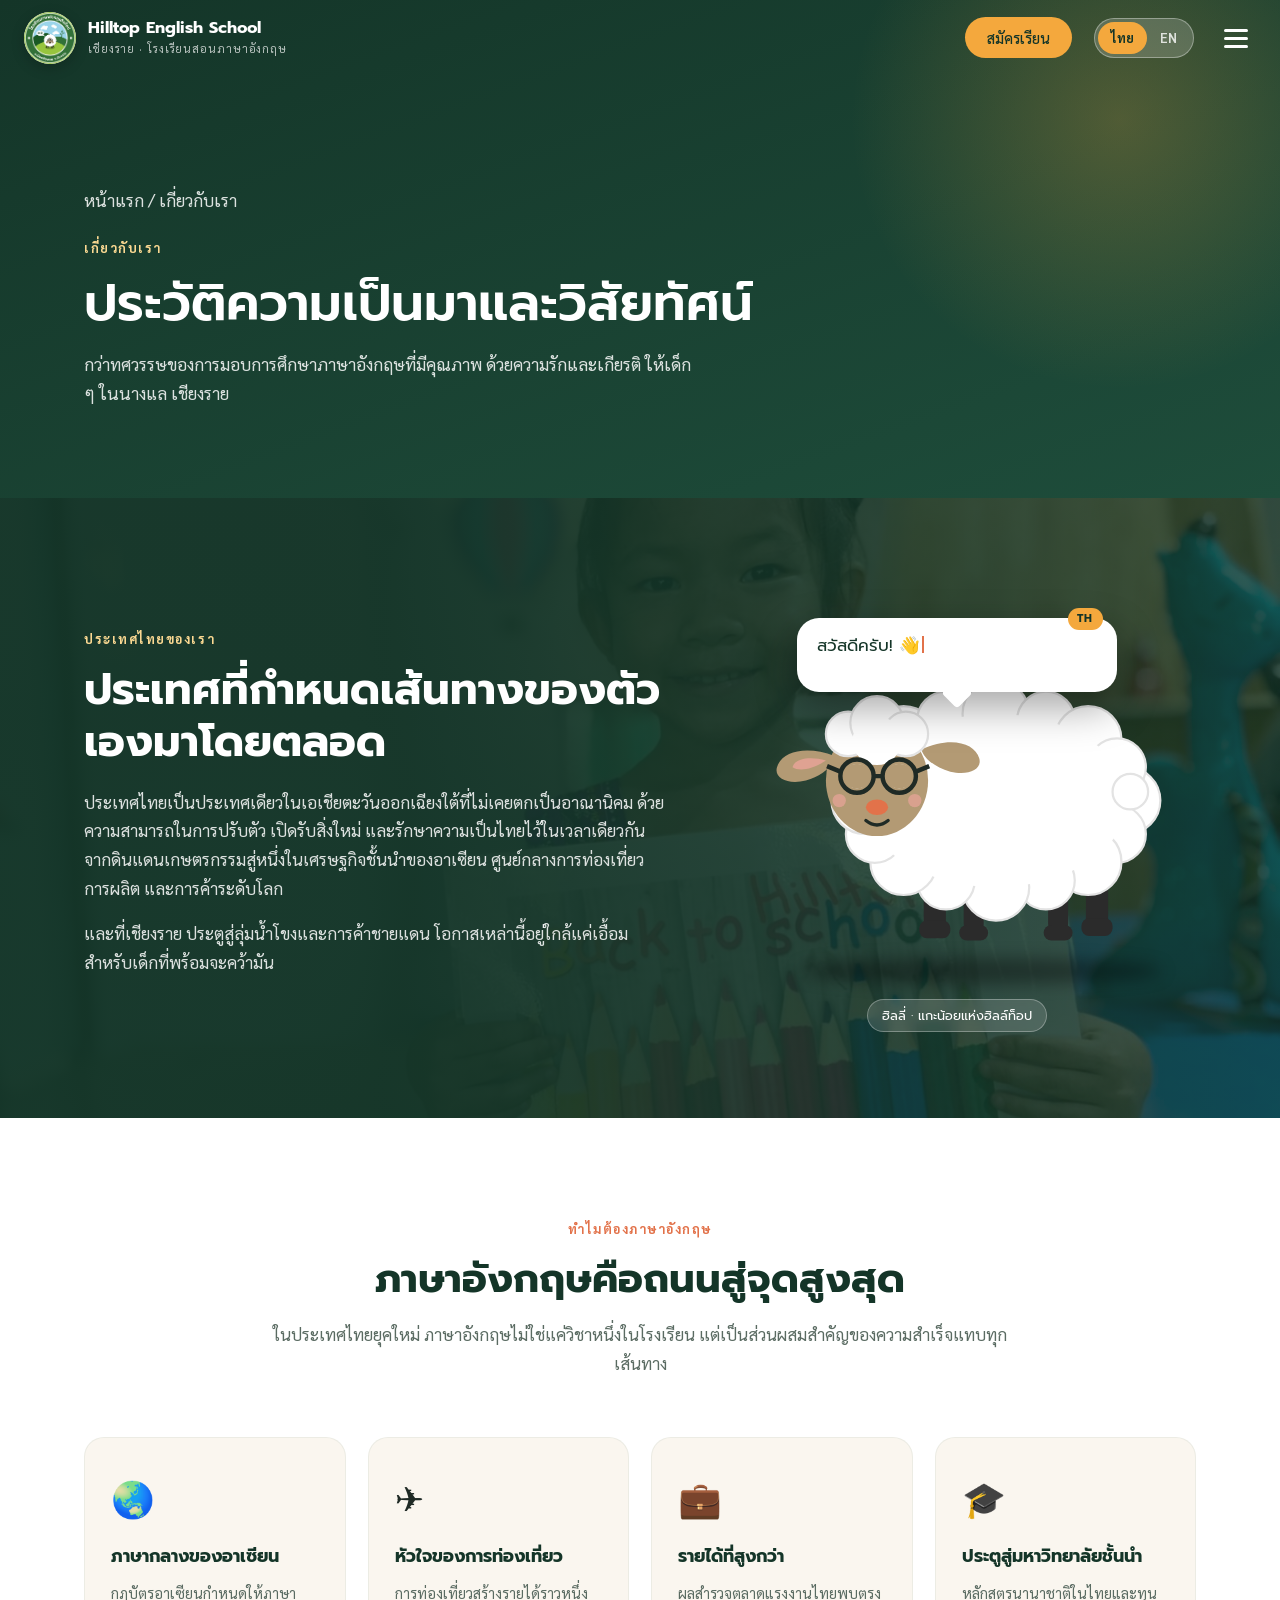
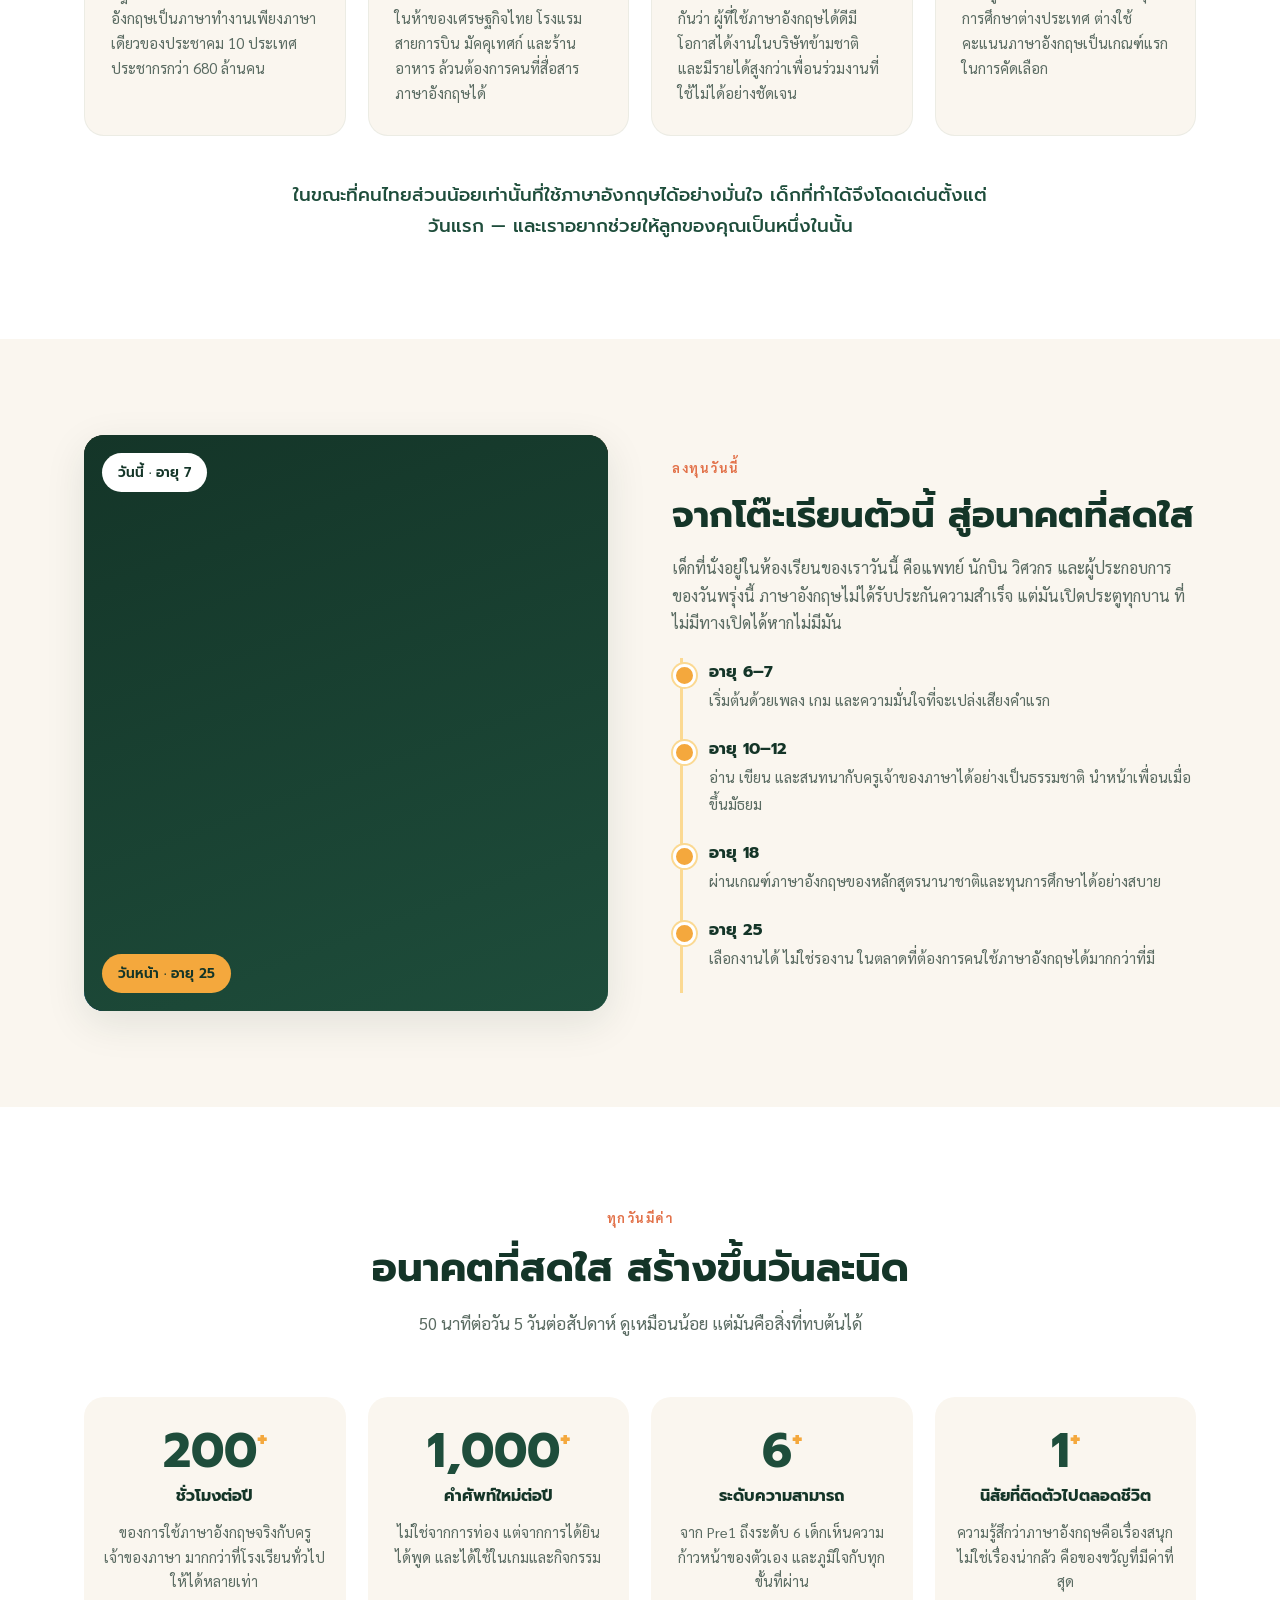
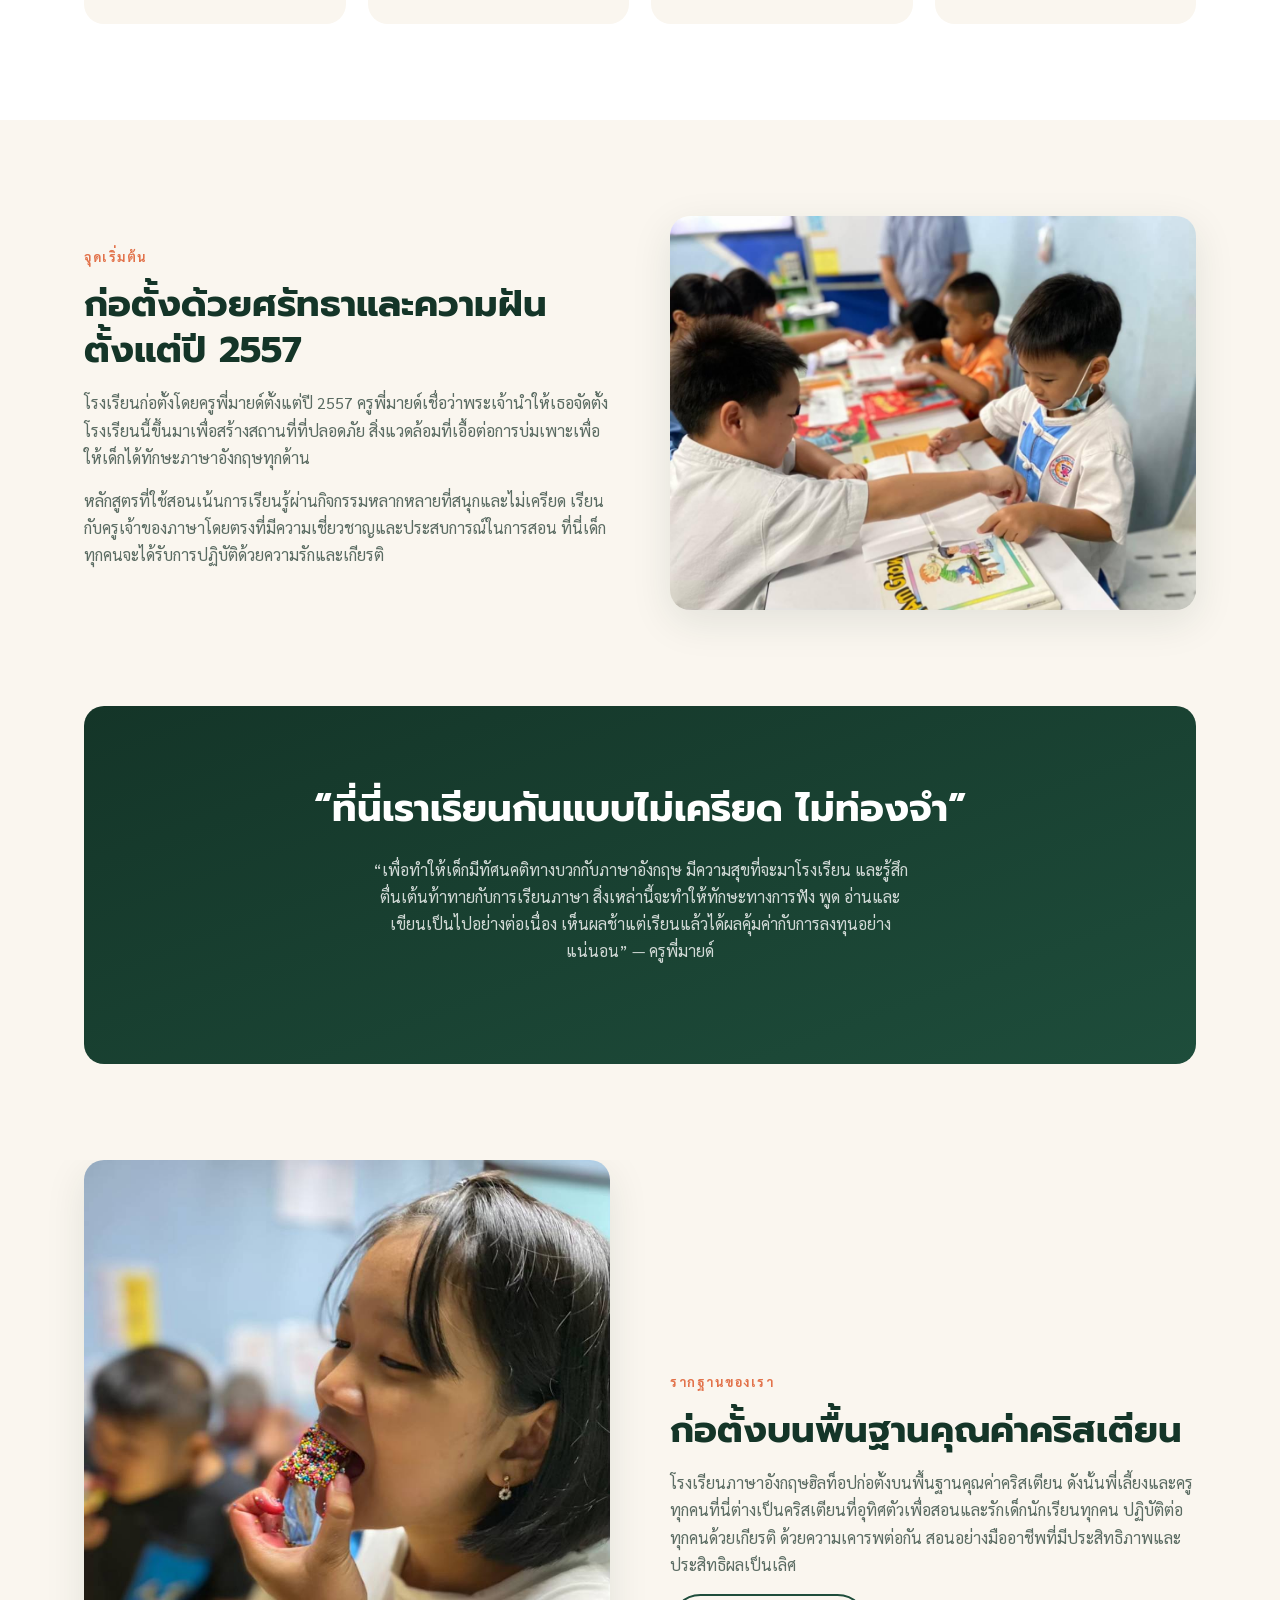
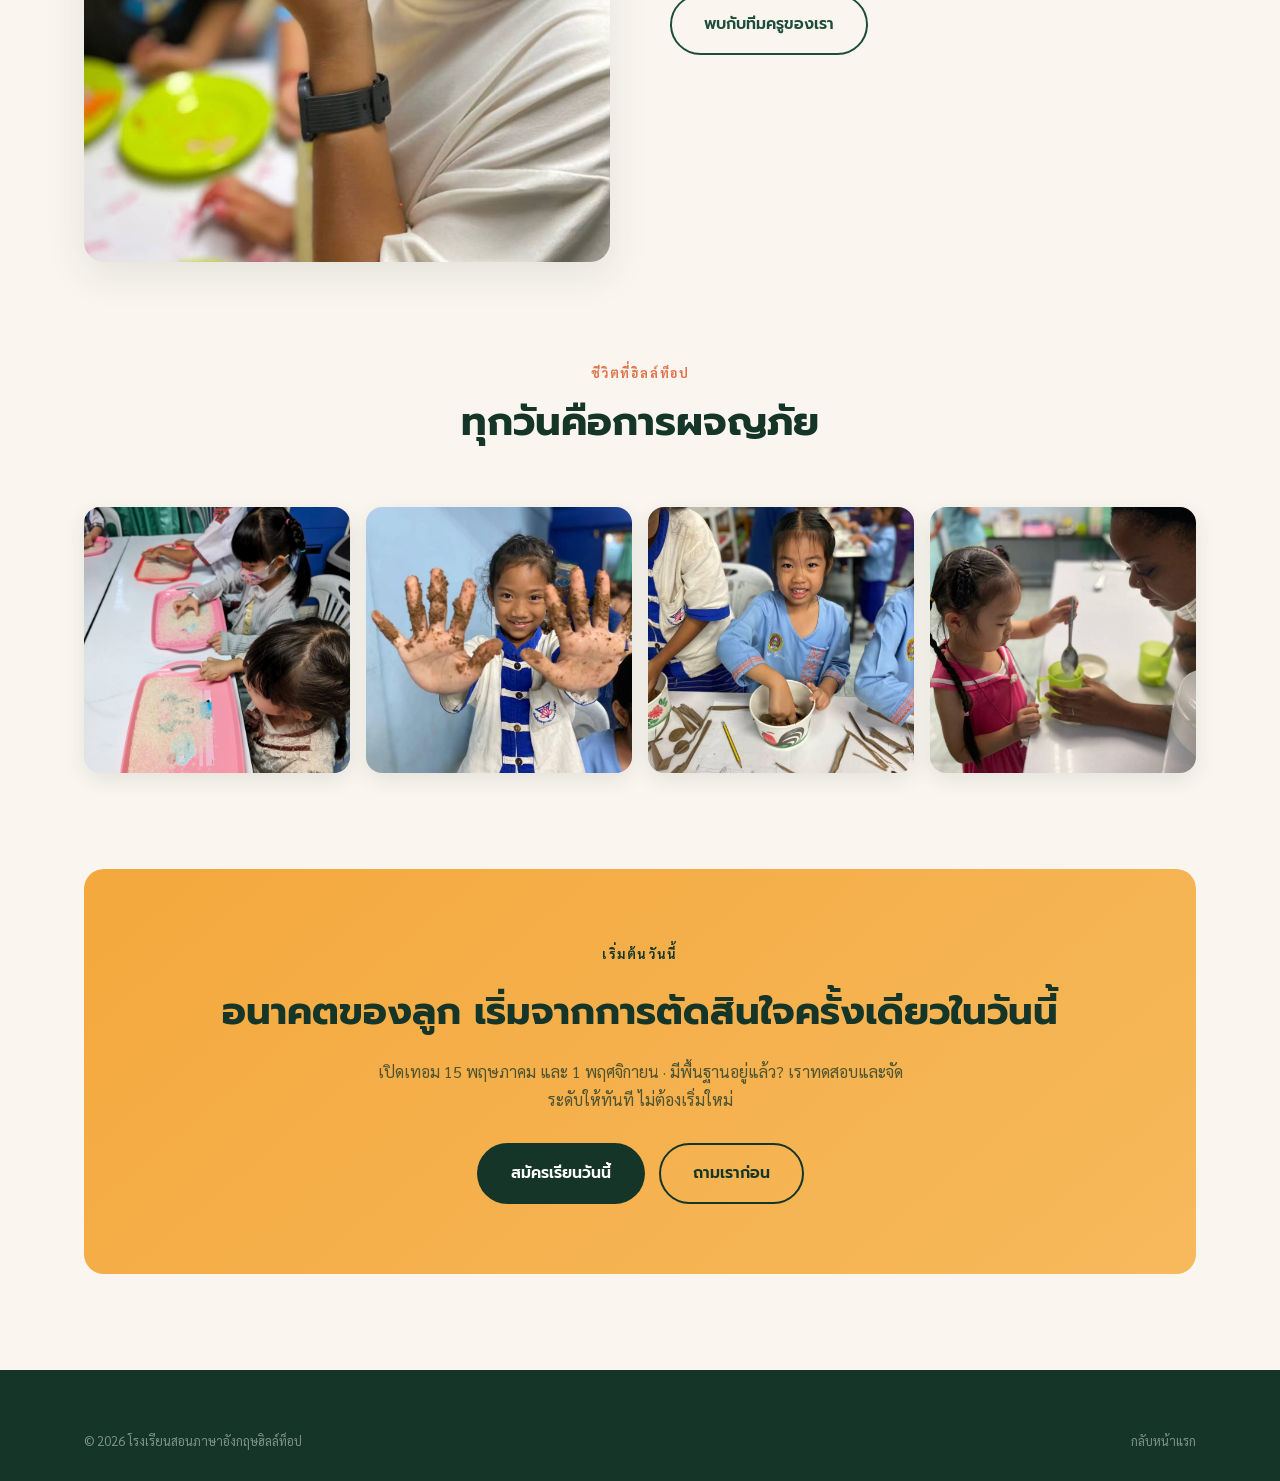
==== commit 9fee5907: "Hilly the sheep mascot (About + FAQ), 3D floating letters, carousel caption, ring outside edge, fix " ====
--- a/about.html
+++ b/about.html
@@ -52,6 +52,7 @@
       <p data-th="และที่เชียงราย ประตูสู่ลุ่มน้ำโขงและการค้าชายแดน โอกาสเหล่านี้อยู่ใกล้แค่เอื้อม สำหรับเด็กที่พร้อมจะคว้ามัน"
          data-en="And here in Chiang Rai — gateway to the Mekong region and its cross-border trade — those opportunities are right on our doorstep, for the children ready to reach for them.">และที่เชียงราย ประตูสู่ลุ่มน้ำโขงและการค้าชายแดน โอกาสเหล่านี้อยู่ใกล้แค่เอื้อม สำหรับเด็กที่พร้อมจะคว้ามัน</p>
     </div>
+    <div class="hilly-wrap rv" data-hilly="thailand"></div>
   </div>
 </section>
 
--- a/assets/site.css
+++ b/assets/site.css
@@ -139,7 +139,7 @@
 .dia-face{position:absolute;inset:0;border-radius:22%;overflow:hidden;backface-visibility:hidden;box-shadow:0 14px 34px rgba(20,53,40,.22);transition:box-shadow .35s,filter .35s}
 .dia-front img{width:145%;height:145%;object-fit:cover;transform:rotate(-45deg);position:absolute;top:50%;left:50%;translate:-50% -50%;transition:.5s}
 .dia:hover{z-index:5}
-.dia:hover .dia-face{box-shadow:0 22px 54px rgba(20,53,40,.4),0 0 0 4px rgba(244,168,61,.55);filter:brightness(1.08)}
+.dia:hover .dia-face{box-shadow:0 22px 54px rgba(20,53,40,.4);filter:brightness(1.08)}
 .dia:hover .dia-front img{scale:1.14;rotate:3deg}
 .dia:hover .dia-label{animation:wiggle .5s ease-in-out}
 @keyframes wiggle{0%,100%{translate:0 0}25%{translate:0 -5px}60%{translate:0 2px}}
@@ -297,19 +297,6 @@
 .b1{width:520px;height:520px;left:-160px;top:-120px;background:radial-gradient(circle,var(--sun-soft),transparent 70%)}
 .b2{width:600px;height:600px;right:-200px;bottom:-200px;background:radial-gradient(circle,#cfe4d7,transparent 70%);animation-delay:-9s}
 @keyframes blobDrift{from{transform:translate(0,0) scale(1)}to{transform:translate(60px,40px) scale(1.15)}}
-.fl{position:absolute;font-family:var(--f-head);font-weight:700;color:var(--forest);opacity:.08;user-select:none;animation:flFloat var(--d,14s) ease-in-out infinite alternate,flSpin calc(var(--d,14s)*2.3) linear infinite;will-change:transform}
-@keyframes flFloat{from{translate:0 0}to{translate:var(--x,20px) var(--y,-60px)}}
-@keyframes flSpin{from{rotate:calc(var(--r,0deg) - 6deg)}to{rotate:calc(var(--r,0deg) + 6deg)}}
-.f1{left:4%;top:12%;font-size:9rem;--d:16s;--x:30px;--y:-50px;--r:-12deg}
-.f2{left:22%;top:70%;font-size:7rem;--d:13s;--x:-25px;--y:-70px;--r:8deg;color:var(--clay)}
-.f3{right:8%;top:8%;font-size:8rem;--d:19s;--x:-40px;--y:40px;--r:10deg;color:var(--sun)}
-.f4{right:30%;top:78%;font-size:5rem;--d:12s;--x:35px;--y:-45px;--r:-25deg;color:var(--clay)}
-.f5{left:46%;top:6%;font-size:4rem;--d:11s;--x:20px;--y:30px;--r:15deg;color:var(--sun)}
-.f6{left:66%;top:20%;font-size:6rem;--d:17s;--x:-30px;--y:-40px;--r:-6deg}
-.f7{left:10%;top:44%;font-size:6.5rem;--d:15s;--x:25px;--y:35px;--r:12deg;color:var(--leaf)}
-.f8{right:4%;top:48%;font-size:5rem;--d:14s;--x:-20px;--y:-60px;--r:-20deg;color:var(--clay)}
-.f9{left:82%;top:86%;font-size:7rem;--d:18s;--x:-35px;--y:-30px;--r:6deg}
-.f10{left:34%;top:30%;font-size:4.5rem;--d:10s;--x:30px;--y:-40px;--r:-10deg;color:var(--leaf)}
 .card-photo{padding:0;overflow:hidden;display:flex;flex-direction:column;box-shadow:0 6px 22px rgba(20,53,40,.06)}
 .card-photo:hover{transform:translateY(-10px);box-shadow:0 22px 50px rgba(20,53,40,.16)}
 .card-img{position:relative;aspect-ratio:4/3}
@@ -321,7 +308,6 @@
 .card-body{padding:42px 26px 30px;position:relative}
 .card-body::before{content:"";position:absolute;left:26px;top:0;width:0;height:3px;background:var(--sun);border-radius:3px;transition:width .5s ease .1s}
 .card-photo:hover .card-body::before{width:56px}
-@media(max-width:560px){.fl{font-size:4rem!important}}
 @media(prefers-reduced-motion:reduce){.fl,.blob{animation:none}.card-img img{transition:none}}
 .card-img-clip{position:absolute;inset:0;overflow:hidden}
 
@@ -437,3 +423,114 @@
 }
 html,body{max-width:100%;overflow-x:clip}
 @media(max-width:640px){.hero-dots{bottom:58px}}
+
+/* ===== Video clips strip ===== */
+.clips-sec{background:var(--paper);padding-top:0}
+.clips{display:grid;grid-template-columns:repeat(3,1fr);gap:18px}
+.clip{position:relative;border:0;padding:0;background:#000;border-radius:18px;overflow:hidden;aspect-ratio:16/9;cursor:pointer;box-shadow:0 10px 30px rgba(20,53,40,.14);transition:transform .35s,box-shadow .35s}
+.clip video{width:100%;height:100%;object-fit:cover;display:block;transition:transform 1.2s ease}
+.clip:hover{transform:translateY(-6px);box-shadow:0 18px 44px rgba(20,53,40,.24)}
+.clip:hover video{transform:scale(1.05)}
+.clip::after{content:"▶";position:absolute;right:14px;bottom:12px;width:38px;height:38px;border-radius:50%;background:rgba(255,255,255,.92);color:var(--forest-deep);display:grid;place-items:center;font-size:.85rem;padding-left:3px;box-shadow:0 4px 14px rgba(0,0,0,.25)}
+.clip-label{position:absolute;left:14px;bottom:14px;color:#fff;font-family:var(--f-head);font-weight:600;font-size:.95rem;text-shadow:0 2px 8px rgba(0,0,0,.6)}
+@media(max-width:860px){.clips{grid-template-columns:repeat(2,1fr)}}
+@media(max-width:520px){.clips{grid-template-columns:1fr}}
+.lightbox{position:fixed;inset:0;z-index:200;background:rgba(10,25,18,.92);display:grid;place-items:center;padding:24px;backdrop-filter:blur(6px)}
+.lb-inner{position:relative;width:min(1100px,100%)}
+.lb-inner video{width:100%;border-radius:16px;box-shadow:0 30px 80px rgba(0,0,0,.6);background:#000;aspect-ratio:16/9}
+.lb-close{position:absolute;top:-46px;right:0;background:none;border:0;color:#fff;font-size:1.6rem;cursor:pointer;padding:6px 10px}
+
+/* ===== Visit: revolving photos with hand + paint roller ===== */
+.roller-box{position:relative;overflow:visible!important}
+.roller-stage{position:absolute;inset:0;border-radius:var(--radius);overflow:hidden}
+.rs-img{position:absolute;inset:0;width:100%;height:100%;object-fit:cover;opacity:0}
+.rs-img.on{opacity:1}
+.rs-img.next{opacity:1;clip-path:inset(0 0 0 100%)}
+.rs-img.next.rolling{transition:clip-path 1.6s cubic-bezier(.4,0,.2,1);clip-path:inset(0 0 0 0)}
+.hand{position:absolute;top:50%;left:100%;width:46%;translate:-8% -50%;opacity:0;pointer-events:none;z-index:4;display:flex;align-items:center;filter:drop-shadow(0 14px 22px rgba(0,0,0,.35))}
+.roller-svg{width:44%;height:auto;display:block;flex-shrink:0}
+.fist{font-size:clamp(3rem,7.5vw,5.6rem);line-height:1;margin-left:-16%;position:relative;z-index:2}
+.sleeve{width:30%;height:clamp(34px,4.2vw,52px);background:linear-gradient(180deg,var(--forest),var(--forest-deep));border-radius:12px 26px 26px 12px;margin-left:-12%;flex-shrink:0;position:relative;z-index:1}
+.hand.enter{animation:handEnter .7s cubic-bezier(.34,1.3,.5,1) forwards}
+.hand.roll{animation:handRoll 1.6s cubic-bezier(.4,0,.2,1) forwards}
+.hand.exit{animation:handExit .6s ease-in forwards}
+.hand.roll .roller-head{animation:rollSpin .3s linear infinite;transform-origin:27px 60px}
+@keyframes handEnter{from{opacity:0;left:100%;translate:20% -50%}to{opacity:1;left:100%;translate:-8% -50%}}
+@keyframes handRoll{from{left:100%;translate:-8% -50%}to{left:0;translate:-8% -50%}}
+@keyframes handExit{from{opacity:1;translate:-8% -50%}to{opacity:0;translate:-8% -30%}}
+@keyframes rollSpin{from{transform:translateY(0)}50%{transform:translateY(3px)}to{transform:translateY(0)}}
+@media(prefers-reduced-motion:reduce){.hand{display:none}.rs-img.next.rolling{transition:none}}
+.lightbox[hidden]{display:none}
+
+/* ===== Diamond board: animated gradient ring on hover / tap ===== */
+@property --ring{syntax:"<angle>";inherits:false;initial-value:0deg}
+.dia::after{content:"";position:absolute;inset:-6px;border-radius:24%;z-index:5;opacity:0;transition:opacity .35s,inset .45s cubic-bezier(.34,1.56,.64,1);pointer-events:none;padding:5px;box-sizing:border-box;
+  background:conic-gradient(from var(--ring),var(--sun),var(--clay),#ff5ea8,var(--leaf),var(--sun));
+  -webkit-mask:linear-gradient(#000 0 0) content-box,linear-gradient(#000 0 0);-webkit-mask-composite:xor;mask:linear-gradient(#000 0 0) content-box,linear-gradient(#000 0 0);mask-composite:exclude;
+}
+.dia:hover::after,.dia.flip::after{opacity:1;inset:calc(-16% - 9px);animation:ringSpin 2.2s linear infinite}
+@keyframes ringSpin{to{--ring:360deg}}
+
+/* ===== Visit carousel caption ===== */
+.rs-cap{position:absolute;left:0;right:0;bottom:0;z-index:3;padding:14px 18px;background:linear-gradient(to top,rgba(20,53,40,.85),rgba(20,53,40,0));color:#fff;font-family:var(--f-head);display:flex;align-items:center;gap:10px;border-radius:0 0 var(--radius) var(--radius)}
+.rs-cap small{display:block;font-size:.72rem;letter-spacing:.12em;text-transform:uppercase;color:var(--sun-soft);font-weight:700}
+.rs-cap b{display:block;font-size:1rem;font-weight:600;transition:opacity .4s}
+.rs-cap b.fade{opacity:0}
+.rs-cap .dot{width:10px;height:10px;border-radius:50%;background:var(--sun);flex-shrink:0;animation:capPulse 1.6s ease-in-out infinite}
+@keyframes capPulse{0%,100%{box-shadow:0 0 0 0 rgba(244,168,61,.7)}70%{box-shadow:0 0 0 9px rgba(244,168,61,0)}}
+
+/* ===== Hilly the sheep (mascot) ===== */
+.thai-hero .wrap{display:grid;grid-template-columns:minmax(0,1.1fr) minmax(0,.9fr);gap:48px;align-items:center}
+.hilly-wrap{position:relative;display:grid;place-items:end center;min-height:380px;padding-bottom:40px}
+.hilly{width:min(100%,400px);height:auto;overflow:visible;position:relative;z-index:1;animation:hillyBob 3.2s ease-in-out infinite;transform-origin:50% 100%}
+@keyframes hillyBob{0%,100%{transform:translateY(0) rotate(0)}50%{transform:translateY(-6px) rotate(-1deg)}}
+.hilly .eye-lid{transform-origin:center;animation:blink 4.6s infinite}
+@keyframes blink{0%,92%,100%{transform:scaleY(0)}95%{transform:scaleY(1)}}
+.hilly .ear-l{transform-origin:100% 40%;animation:earL 5s ease-in-out infinite}
+.hilly .ear-r{transform-origin:0 40%;animation:earR 5s ease-in-out infinite}
+@keyframes earL{0%,80%,100%{transform:rotate(0)}88%{transform:rotate(-14deg)}}
+@keyframes earR{0%,80%,100%{transform:rotate(0)}90%{transform:rotate(14deg)}}
+.hilly .mouth-open{opacity:0}
+.hilly.talking .mouth-open{animation:talk .28s steps(1) infinite}
+.hilly.talking .mouth-closed{animation:talkC .28s steps(1) infinite}
+@keyframes talk{0%,49%{opacity:0}50%,100%{opacity:1}}
+@keyframes talkC{0%,49%{opacity:1}50%,100%{opacity:0}}
+.hilly .glasses-shine{animation:shine 6s ease-in-out infinite}
+@keyframes shine{0%,85%,100%{opacity:0}90%{opacity:.9}}
+.hilly .wool{animation:woolBreathe 3.2s ease-in-out infinite;transform-origin:60% 55%}
+.hilly .tail{transform-origin:336px 150px;animation:tailWag 1.4s ease-in-out infinite}
+@keyframes tailWag{0%,100%{transform:rotate(0)}50%{transform:rotate(18deg)}}
+.bubble{left:30%}
+@keyframes woolBreathe{0%,100%{transform:scale(1)}50%{transform:scale(1.025)}}
+.bubble{position:absolute;top:0;left:50%;translate:-50% 0;width:min(100%,320px);background:#fff;color:var(--forest-deep);border-radius:22px;padding:16px 20px;font-family:var(--f-head);font-size:1.05rem;line-height:1.45;box-shadow:0 16px 40px rgba(0,0,0,.35);z-index:2;min-height:74px;opacity:0;scale:.85;transform-origin:50% 100%;transition:opacity .35s,scale .35s cubic-bezier(.34,1.56,.64,1)}
+.bubble.show{opacity:1;scale:1}
+.bubble::after{content:"";position:absolute;bottom:-12px;left:50%;width:22px;height:22px;background:#fff;rotate:45deg;translate:-50% 0;border-radius:4px}
+.bubble .lang{position:absolute;top:-10px;right:14px;background:var(--sun);color:var(--forest-deep);font-size:.68rem;font-weight:700;letter-spacing:.1em;padding:3px 9px;border-radius:999px}
+.bubble .cursor{display:inline-block;width:2px;height:1em;background:var(--clay);vertical-align:-2px;margin-left:2px;animation:cur .8s steps(1) infinite}
+@keyframes cur{50%{opacity:0}}
+.hilly-name{position:absolute;bottom:-34px;left:50%;translate:-50% 0;background:rgba(255,255,255,.14);border:1px solid rgba(255,255,255,.3);color:#fff;font-family:var(--f-head);font-size:.8rem;padding:5px 14px;border-radius:999px;backdrop-filter:blur(6px);white-space:nowrap}
+.hilly-wrap .ground{position:absolute;bottom:14px;left:55%;translate:-50% 0;width:76%;height:26px;border-radius:50%;background:rgba(0,0,0,.35);filter:blur(8px)}
+@media(max-width:860px){.thai-hero .wrap{grid-template-columns:1fr}.hilly-wrap{min-height:340px;margin-top:20px}}
+@media(prefers-reduced-motion:reduce){.hilly,.hilly *{animation:none!important}}
+
+/* ===== FAQ with Hilly ===== */
+.faq-grid{display:grid;grid-template-columns:minmax(0,1.25fr) minmax(0,.75fr);gap:48px;align-items:start}
+.faq-grid .faq{max-width:none;margin:0}
+.faq-grid .hilly-wrap{position:sticky;top:110px;min-height:420px}
+.faq-grid .bubble{color:var(--forest-deep);box-shadow:0 16px 40px rgba(20,53,40,.18);border:1px solid rgba(30,77,59,.08)}
+.faq-grid .hilly-name{background:var(--forest);border-color:var(--forest)}
+.faq-grid .ground{background:rgba(20,53,40,.18)}
+@media(max-width:860px){.faq-grid{grid-template-columns:1fr}.faq-grid .hilly-wrap{position:static;min-height:380px}}
+
+/* ===== "What we teach": generated 3D floating letters ===== */
+.letter-field{position:absolute;inset:0;perspective:900px;transform-style:preserve-3d;overflow:hidden}
+.lt{position:absolute;font-family:var(--f-head);font-weight:700;line-height:1;user-select:none;will-change:transform;
+  transform-style:preserve-3d;opacity:var(--o,.14);
+  color:var(--c);
+  text-shadow:1px 1px 0 var(--s),2px 2px 0 var(--s),3px 3px 0 var(--s),4px 4px 0 var(--s),5px 5px 0 var(--s),6px 6px 0 var(--s),10px 14px 18px rgba(20,53,40,.18);
+  animation:ltDrift var(--d) ease-in-out var(--delay) infinite alternate,ltSpin calc(var(--d)*1.7) ease-in-out var(--delay) infinite alternate;
+  transform:translate3d(0,0,var(--z)) rotate(var(--r)) scale(var(--sc))}
+@keyframes ltDrift{from{translate:0 0}to{translate:var(--x) var(--y)}}
+@keyframes ltSpin{from{transform:translate3d(0,0,var(--z)) rotate(calc(var(--r) - 8deg)) rotateY(-14deg) scale(var(--sc))}to{transform:translate3d(0,0,var(--z)) rotate(calc(var(--r) + 8deg)) rotateY(14deg) scale(calc(var(--sc)*1.22))}}
+.lt.deep{filter:blur(1.5px)}
+@media(prefers-reduced-motion:reduce){.lt{animation:none}}
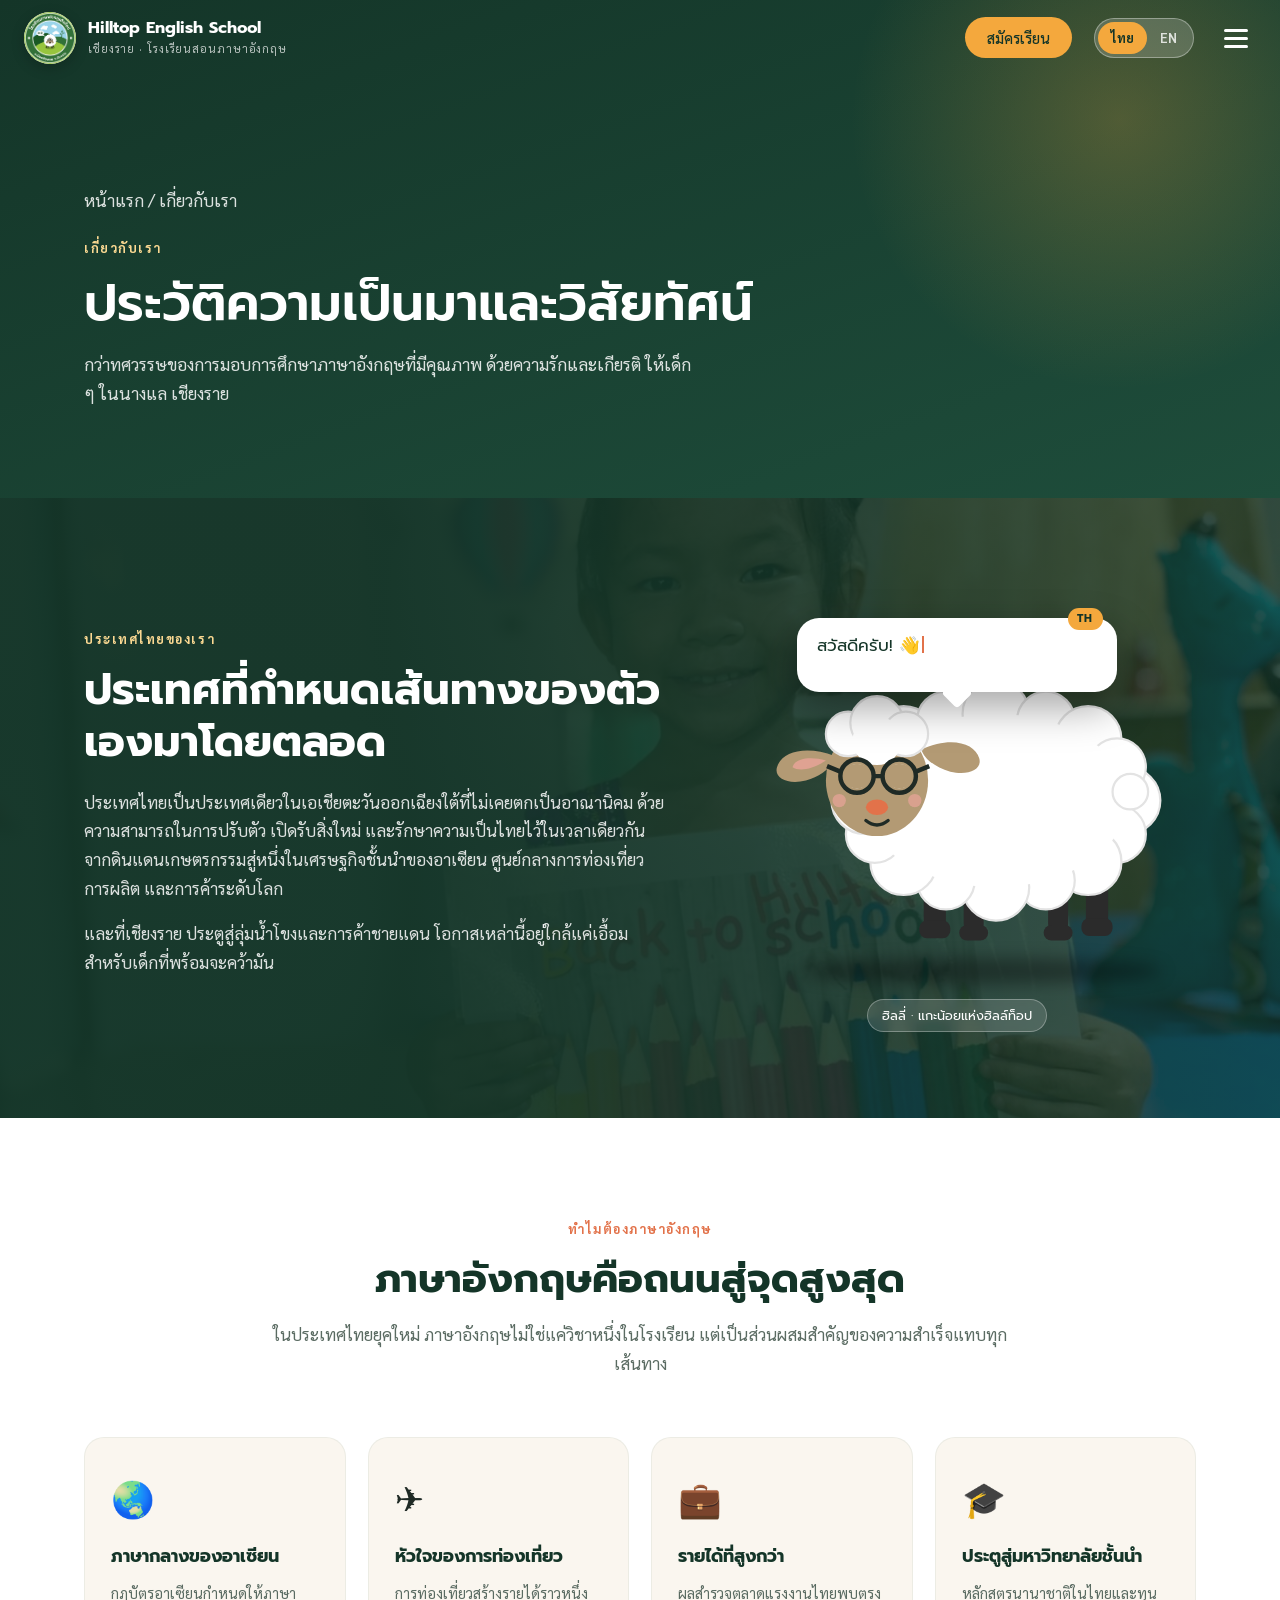
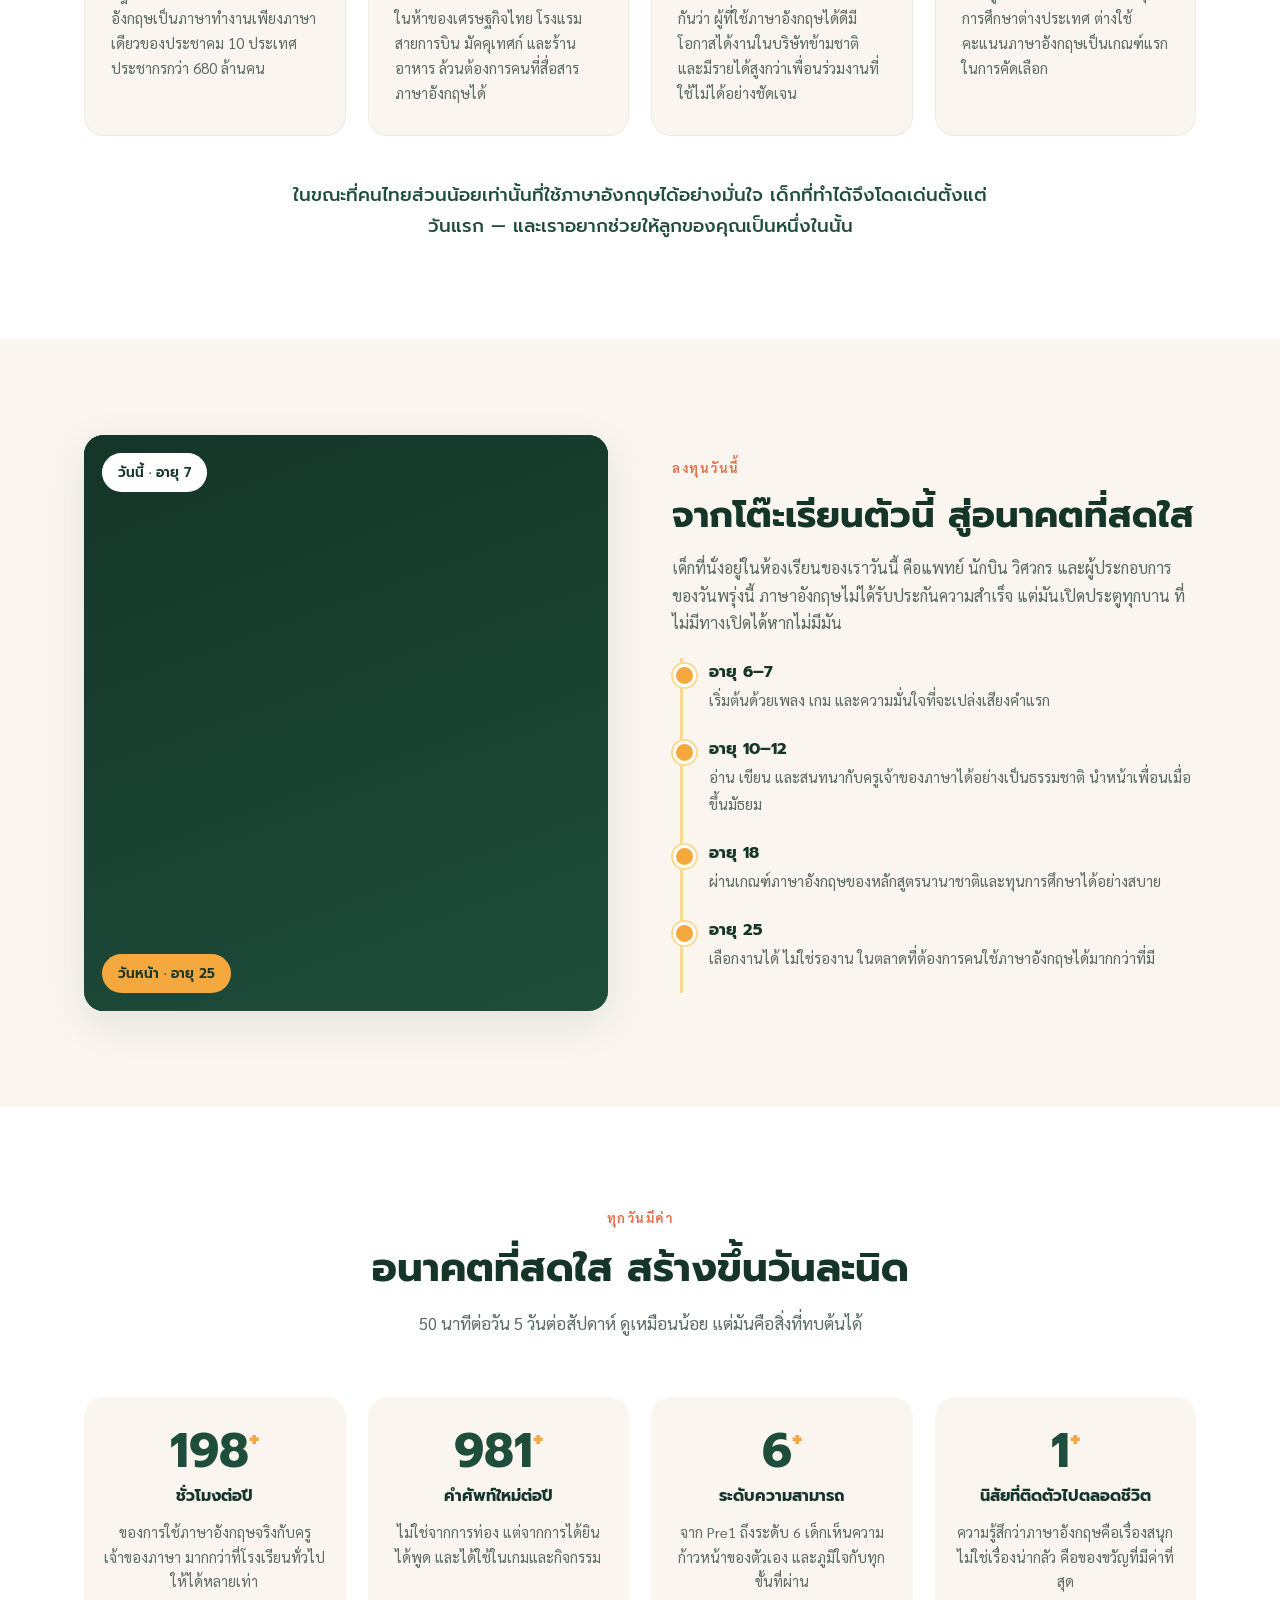
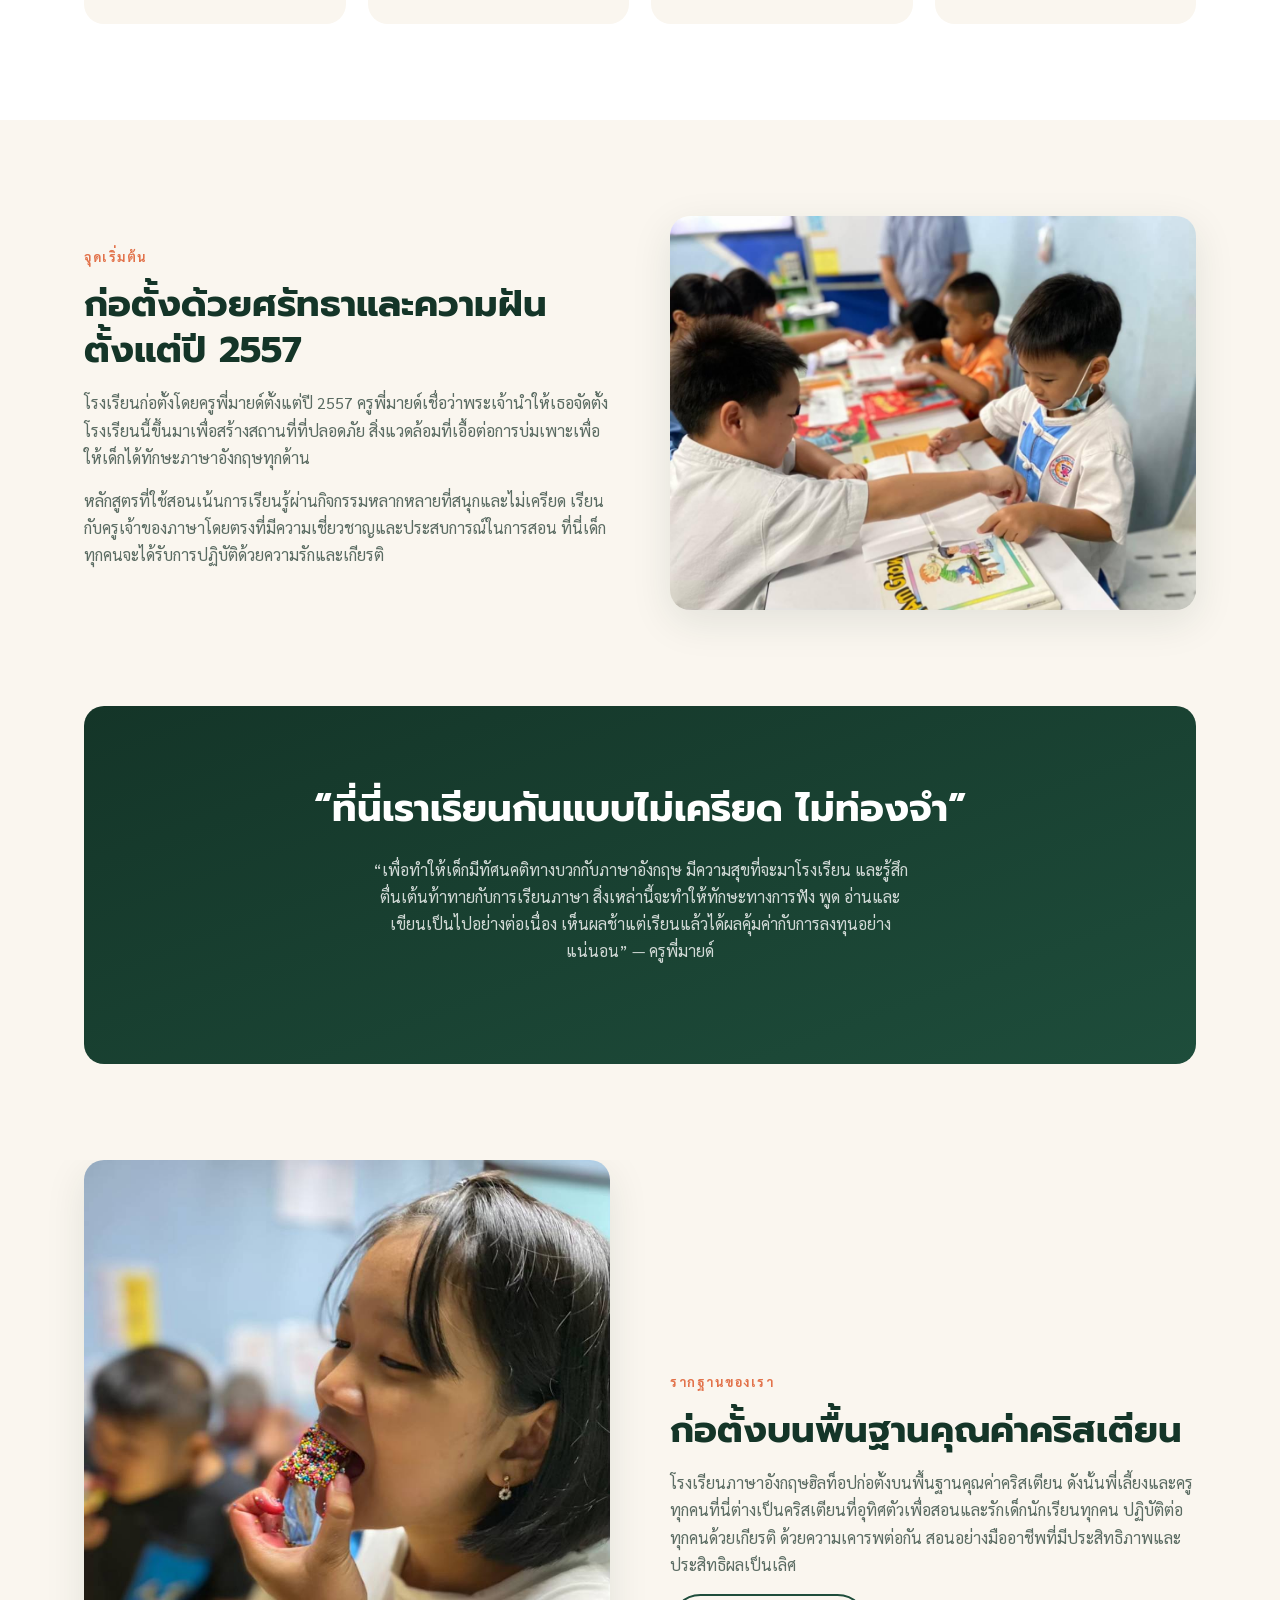
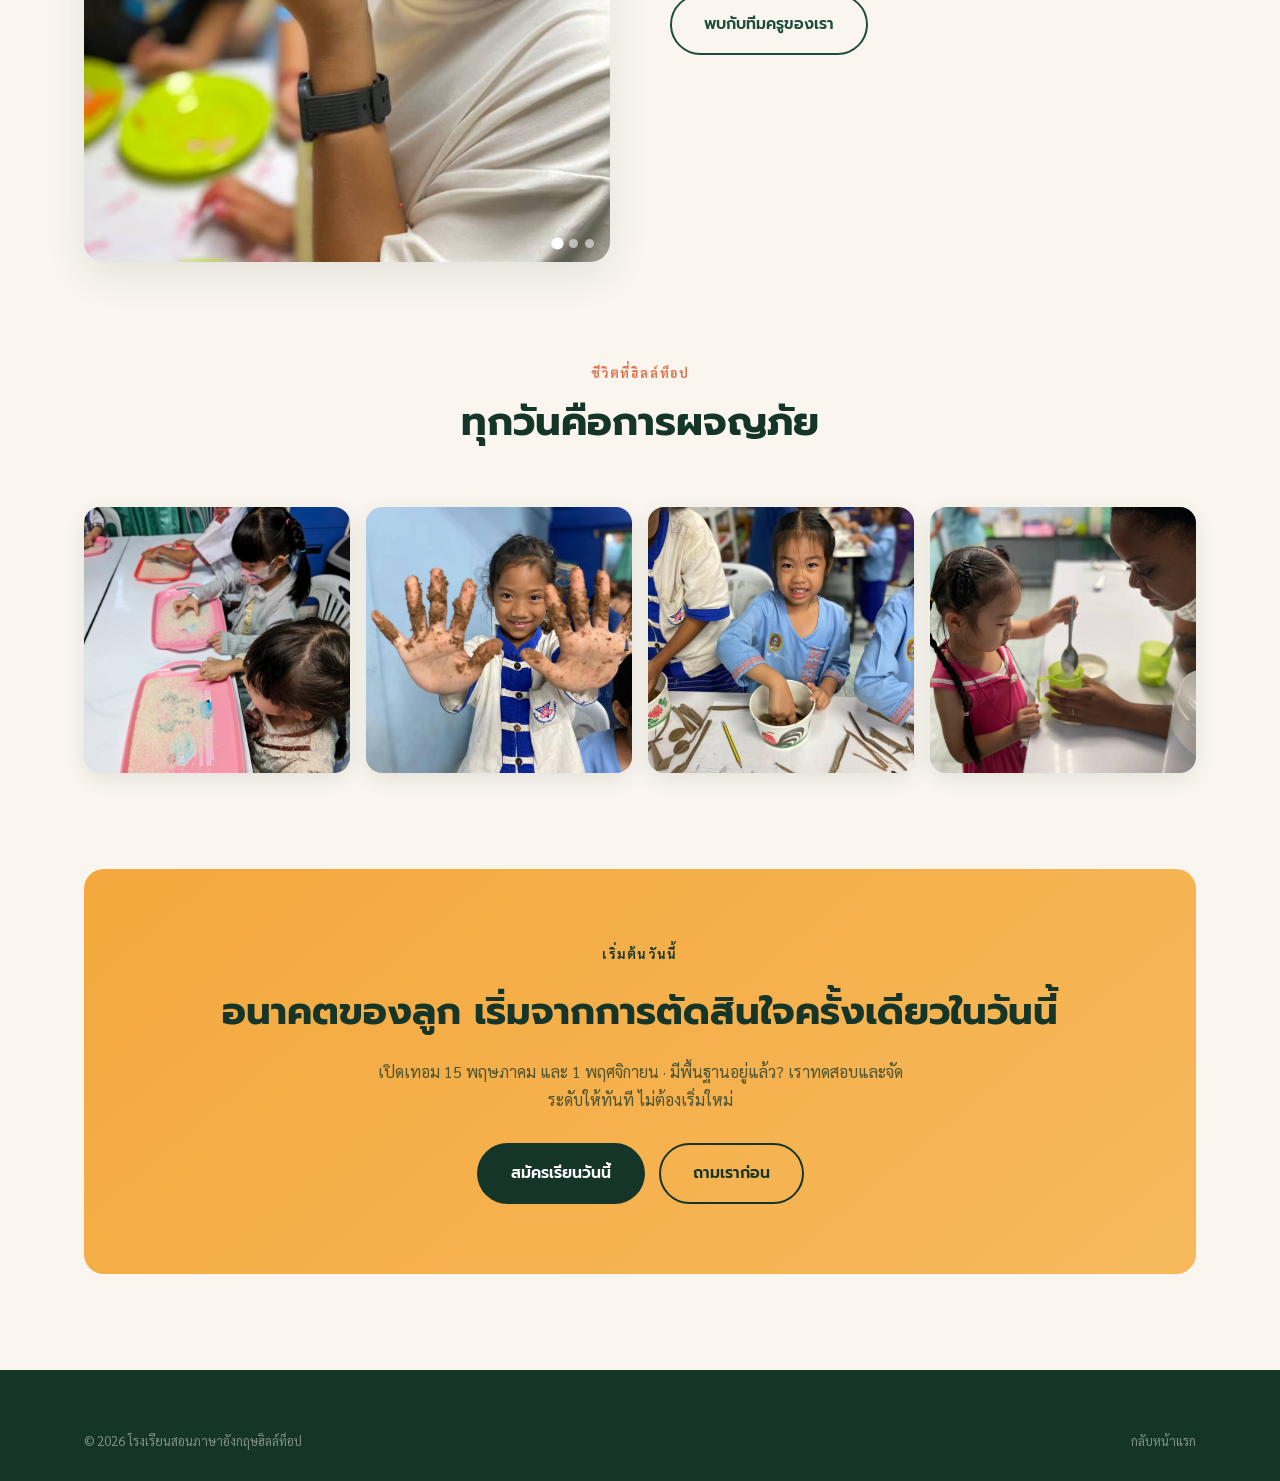
==== commit 88444aca: "About: random photo slider in Our Foundation Co-Authored-By: Claude Fable 5.1 <noreply@anthropic.com" ====
--- a/about.html
+++ b/about.html
@@ -151,7 +151,12 @@
 
 <section class="programs" style="padding-top:0">
   <div class="wrap split">
-    <div class="split-photo rv"><img src="assets/img/tile-party.jpg" alt="Happy Hilltop student"></div>
+    <div class="split-photo rv slider" data-slider>
+      <img class="on" src="assets/img/tile-party.jpg" alt="Happy Hilltop student">
+      <img src="assets/img/orig_16.jpg" alt="Two friends outdoors">
+      <img src="assets/img/orig_19.jpg" alt="Teacher and student on the grass">
+      <div class="slider-dots"></div>
+    </div>
     <div class="rv">
       <span class="eyebrow" data-th="รากฐานของเรา" data-en="Our Foundation">รากฐานของเรา</span>
       <h2 data-th="ก่อตั้งบนพื้นฐานคุณค่าคริสเตียน" data-en="Built on Christian values">ก่อตั้งบนพื้นฐานคุณค่าคริสเตียน</h2>
--- a/assets/site.css
+++ b/assets/site.css
@@ -534,3 +534,57 @@
 @keyframes ltSpin{from{transform:translate3d(0,0,var(--z)) rotate(calc(var(--r) - 8deg)) rotateY(-14deg) scale(var(--sc))}to{transform:translate3d(0,0,var(--z)) rotate(calc(var(--r) + 8deg)) rotateY(14deg) scale(calc(var(--sc)*1.22))}}
 .lt.deep{filter:blur(1.5px)}
 @media(prefers-reduced-motion:reduce){.lt{animation:none}}
+
+/* ===== Cinematic video bands (classes page) ===== */
+.cine,.invest{position:relative;color:#fff;overflow:hidden;background:var(--forest-deep)}
+.cine{padding:120px 0 0}
+.cine-bg{position:absolute;inset:0;width:100%;height:100%;object-fit:cover;z-index:0}
+.cine-shade{position:absolute;inset:0;z-index:1;background:linear-gradient(100deg,rgba(15,35,27,.92) 0%,rgba(15,35,27,.7) 45%,rgba(15,35,27,.25) 100%)}
+.cine-inner{position:relative;z-index:2}
+.cine-text{max-width:38rem;padding-bottom:70px}
+.cine-tag{display:inline-block;background:var(--sun);color:var(--forest-deep);font-family:var(--f-head);font-weight:700;font-size:.78rem;letter-spacing:.1em;text-transform:uppercase;padding:7px 16px;border-radius:999px;margin-bottom:22px}
+.cine h2{font-size:clamp(2rem,3.8vw,3rem);line-height:1.15;margin-bottom:18px}
+.cine p{font-size:1.08rem;color:rgba(255,255,255,.86);margin-bottom:30px}
+.btn-light{background:#fff;color:var(--forest-deep)}
+.btn-light:hover{background:var(--sun);transform:translateY(-3px)}
+.cine-pills{display:grid;grid-template-columns:repeat(4,1fr);gap:12px;padding:0 0 28px}
+.pill{display:flex;align-items:center;gap:12px;padding:12px 16px;border-radius:999px;background:rgba(255,255,255,.1);border:1px solid rgba(255,255,255,.22);backdrop-filter:blur(10px);transition:.3s}
+.pill:hover,.pill.on{background:rgba(244,168,61,.92);color:var(--forest-deep);border-color:transparent}
+.pill-ic{width:40px;height:40px;border-radius:50%;background:rgba(255,255,255,.9);display:grid;place-items:center;font-size:1.2rem;flex-shrink:0}
+.pill b{display:block;font-family:var(--f-head);font-size:.95rem;line-height:1.2}
+.pill small{display:block;font-size:.74rem;opacity:.85;line-height:1.3}
+@media(max-width:960px){.cine-pills{grid-template-columns:repeat(2,1fr)}}
+@media(max-width:560px){.cine-pills{grid-template-columns:1fr}.cine{padding-top:90px}}
+.invest{padding:130px 0}
+.invest-shade{background:linear-gradient(180deg,rgba(15,35,27,.55),rgba(15,35,27,.85))}
+.invest .wrap{position:relative;z-index:2}
+.invest-inner{max-width:40rem;margin:0 auto;text-align:center}
+.invest .eyebrow{color:var(--sun-soft)}
+.invest h2{font-size:clamp(2rem,3.8vw,3rem);line-height:1.15;margin-bottom:18px}
+.invest p{font-size:1.1rem;color:rgba(255,255,255,.86);margin-bottom:30px}
+.invest-actions{display:flex;gap:14px;justify-content:center;flex-wrap:wrap}
+.btn-ghost{border-color:rgba(255,255,255,.55);color:#fff}
+
+/* ===== Home: trust strip + lesson flow ===== */
+.trust{list-style:none;padding:0;margin:0 auto 44px;display:flex;flex-wrap:wrap;justify-content:center;gap:10px}
+.trust li{display:flex;align-items:center;gap:8px;background:var(--paper);border:1px solid rgba(30,77,59,.1);border-radius:999px;padding:9px 16px;font-size:.88rem;box-shadow:0 4px 14px rgba(20,53,40,.06)}
+.trust li span{font-size:1rem}.trust li b{font-family:var(--f-head);font-weight:600;color:var(--forest-deep)}
+.flow{margin-top:56px;background:var(--paper);border-radius:var(--radius);padding:40px 36px;border:1px solid rgba(30,77,59,.08);box-shadow:0 10px 30px rgba(20,53,40,.06);display:grid;grid-template-columns:minmax(0,.8fr) minmax(0,2.2fr);gap:36px;align-items:center}
+.flow-head h3{font-size:1.35rem;color:var(--forest-deep);line-height:1.25}
+.flow-steps{list-style:none;padding:0;margin:0;display:grid;grid-template-columns:repeat(4,1fr);gap:18px;counter-reset:s}
+.flow-steps li{position:relative;padding-top:8px}
+.flow-steps li::after{content:"";position:absolute;top:24px;left:44px;right:-18px;height:2px;background:linear-gradient(90deg,var(--sun-soft),transparent)}
+.flow-steps li:last-child::after{display:none}
+.flow-steps i{position:relative;z-index:1;display:grid;place-items:center;width:34px;height:34px;border-radius:50%;background:var(--sun);color:var(--forest-deep);font-style:normal;font-weight:700;font-family:var(--f-head);margin-bottom:12px}
+.flow-steps b{display:block;font-family:var(--f-head);color:var(--forest-deep);margin-bottom:4px}
+.flow-steps span{font-size:.86rem;color:var(--ink-soft);line-height:1.5}
+@media(max-width:960px){.flow{grid-template-columns:1fr}.flow-steps{grid-template-columns:repeat(2,1fr)}.flow-steps li::after{display:none}}
+@media(max-width:520px){.flow-steps{grid-template-columns:1fr}.flow{padding:28px 22px}}
+
+/* ===== Simple random image slider ===== */
+.slider{position:relative}
+.slider img{position:absolute;inset:0;width:100%;height:100%;object-fit:cover;opacity:0;transition:opacity 1.1s ease}
+.slider img.on{opacity:1;position:relative}
+.slider-dots{position:absolute;right:16px;bottom:14px;display:flex;gap:7px;z-index:2}
+.slider-dots button{width:9px;height:9px;border-radius:50%;border:0;padding:0;background:rgba(255,255,255,.55);cursor:pointer;transition:.3s}
+.slider-dots button.on{background:#fff;transform:scale(1.35)}
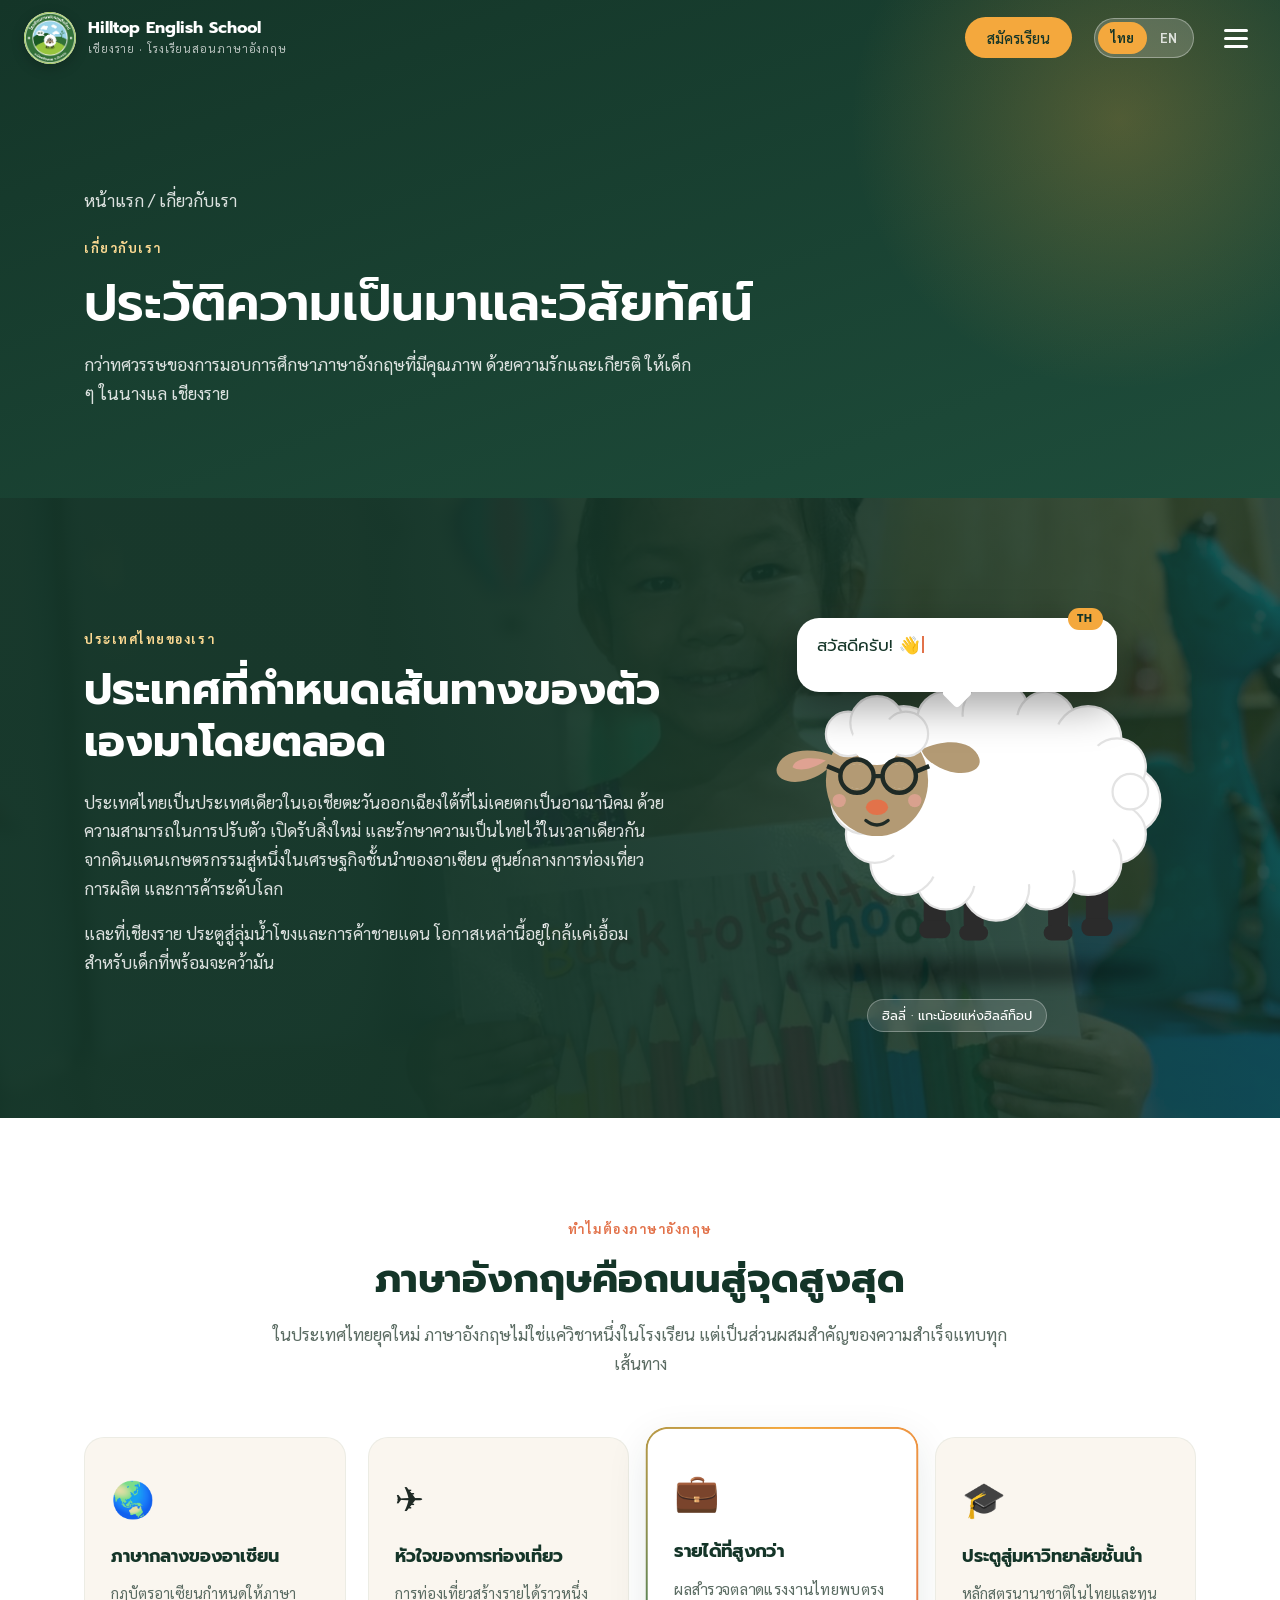
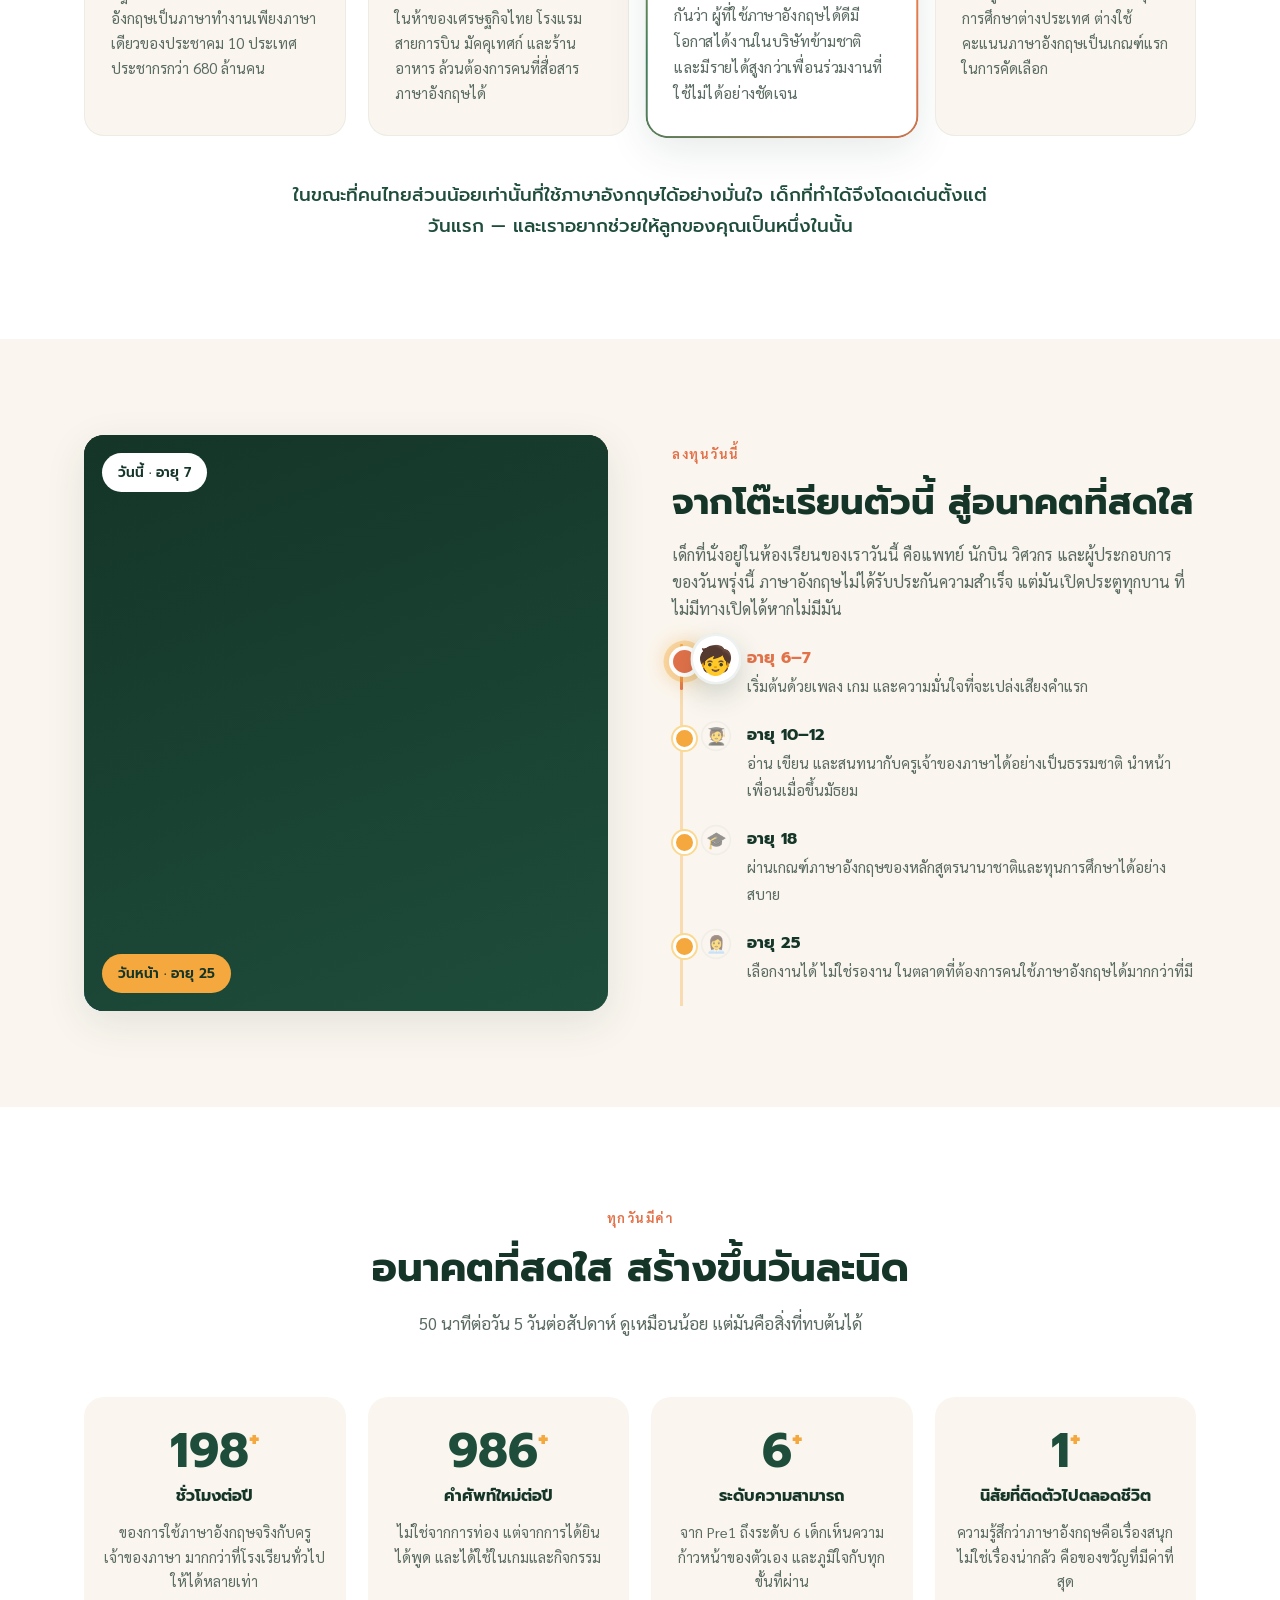
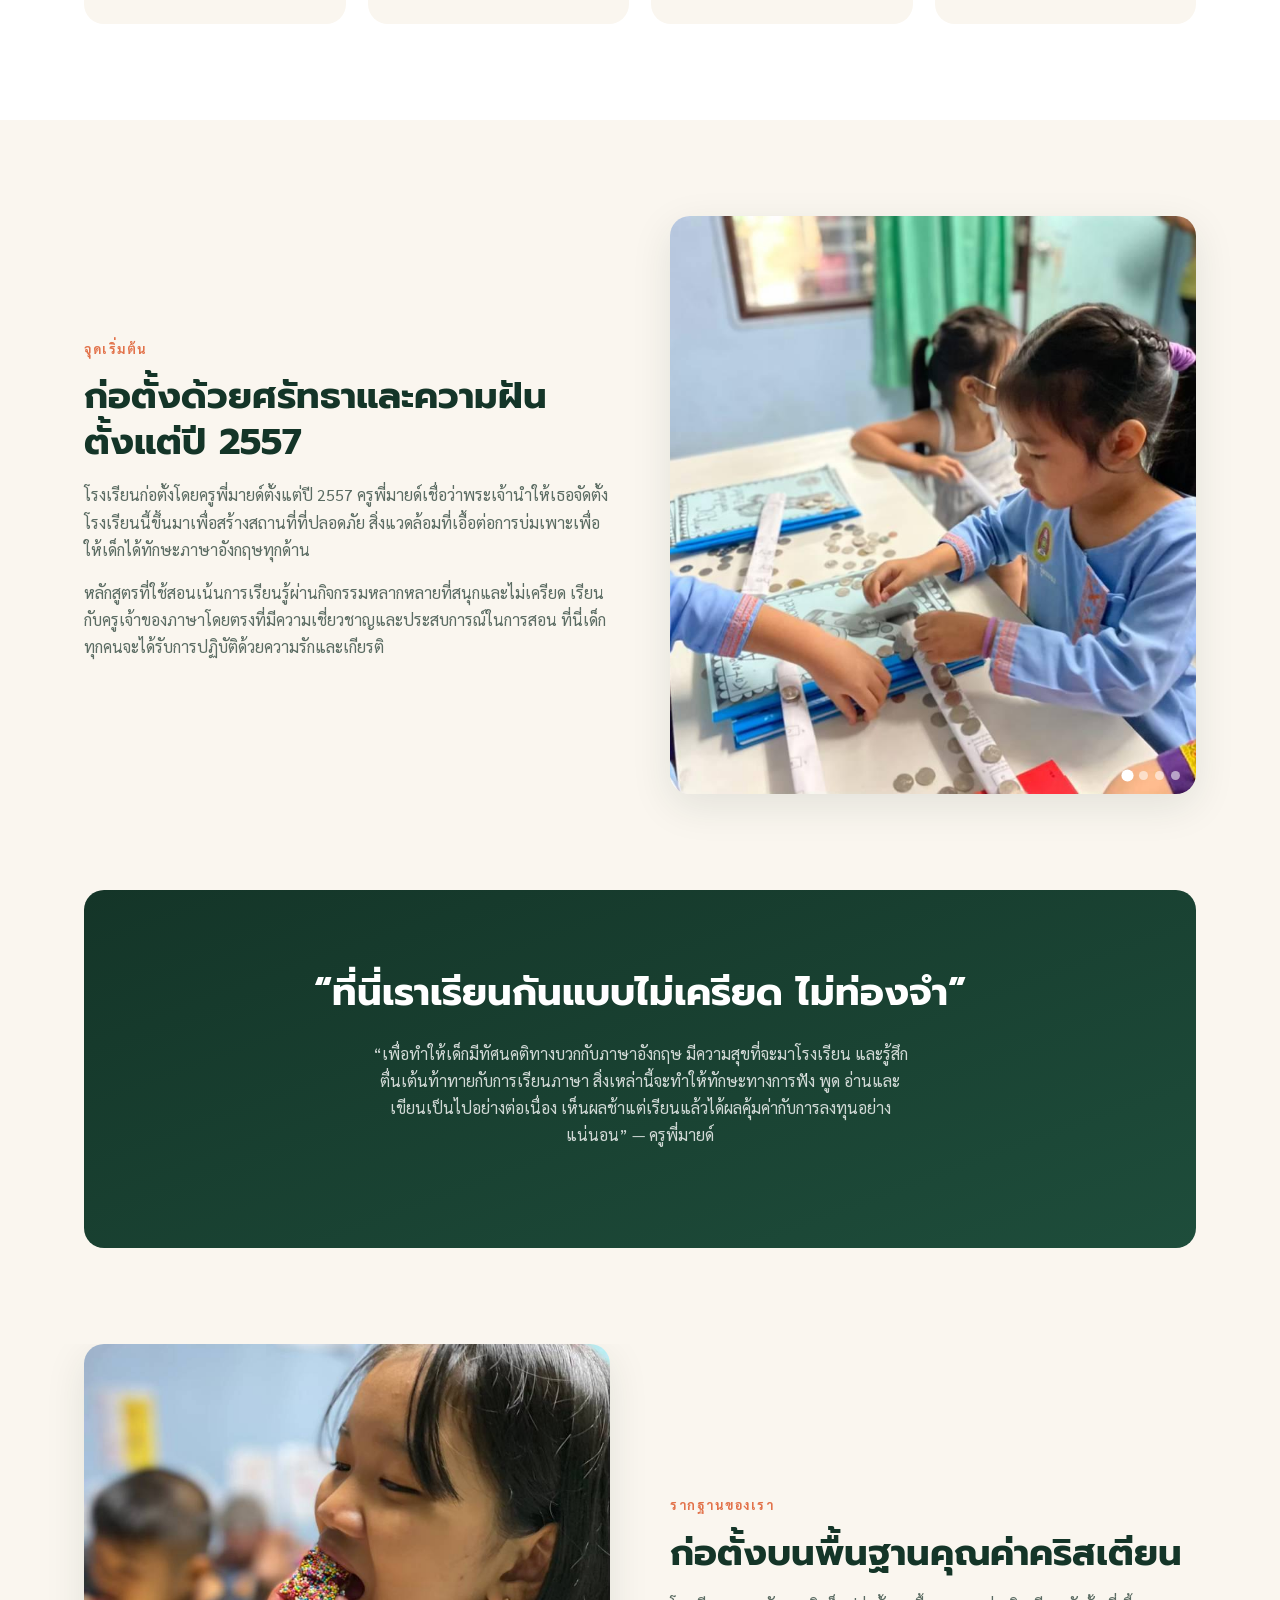
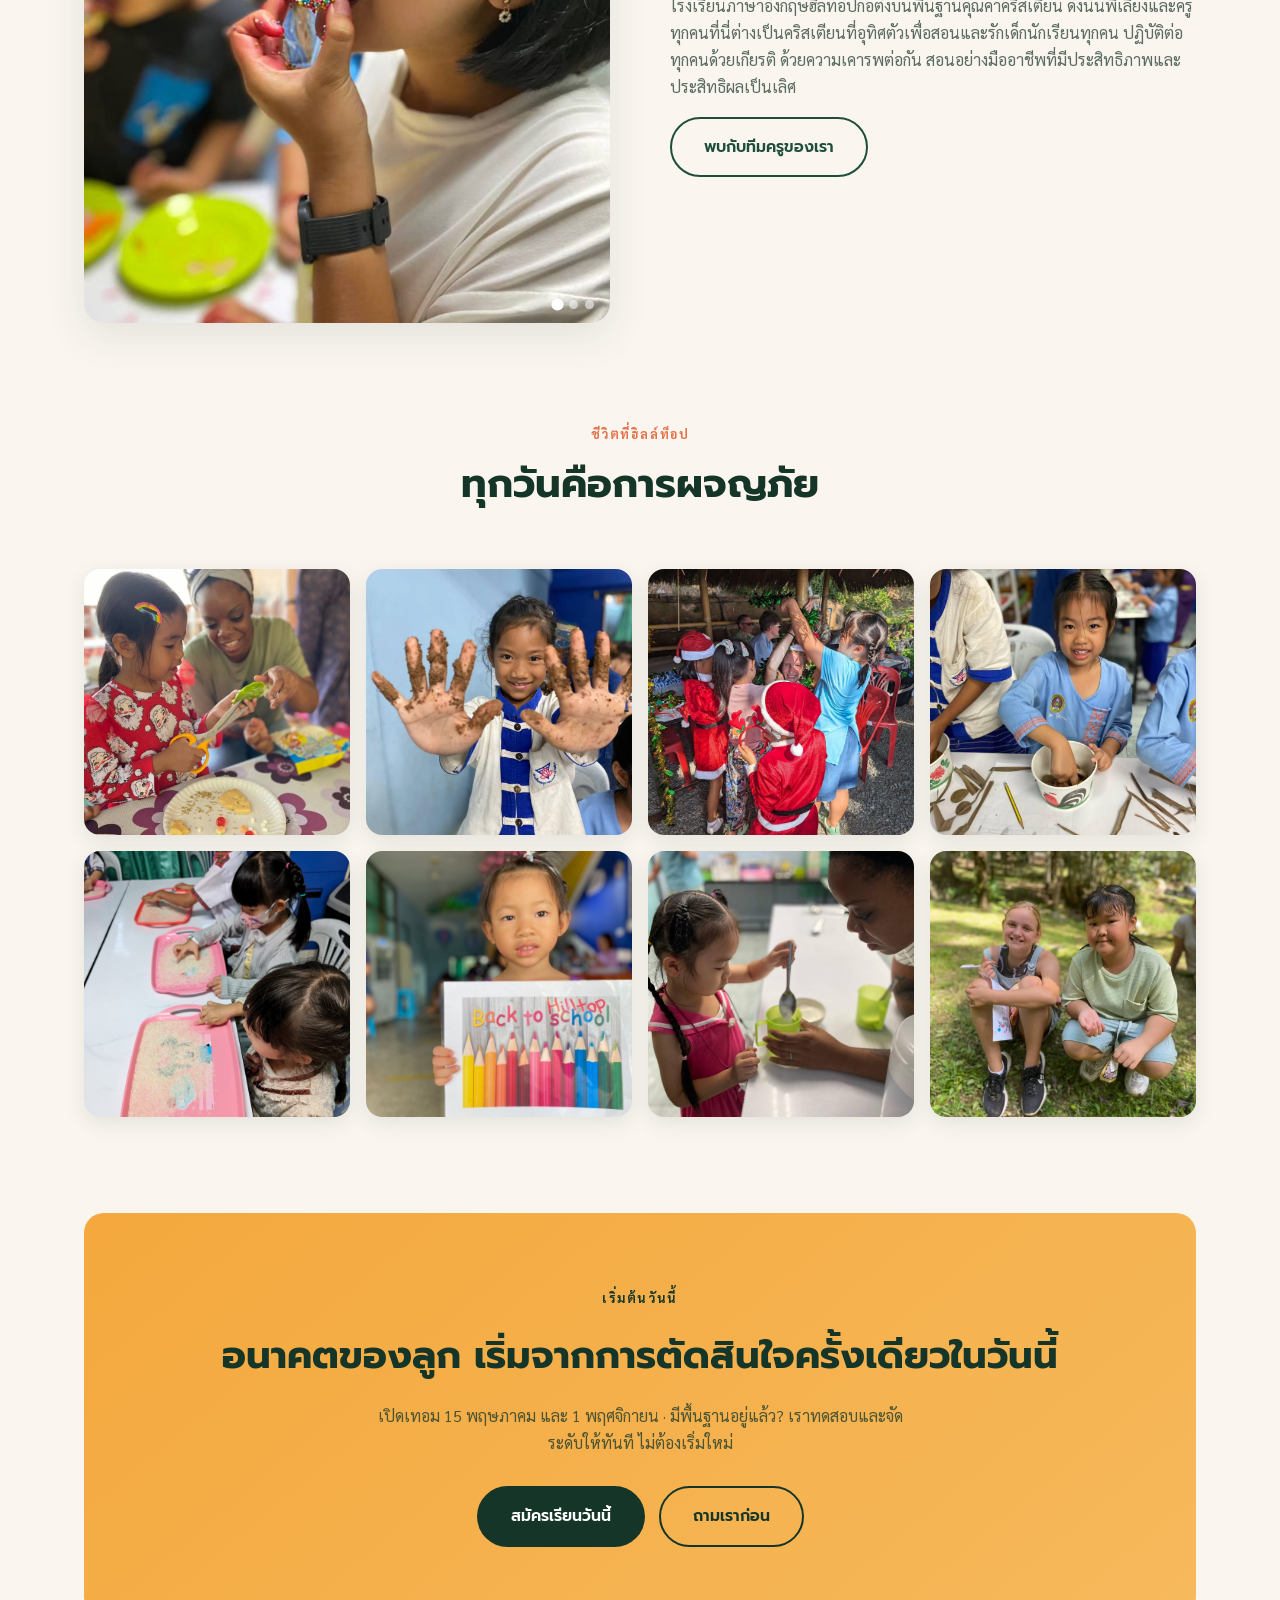
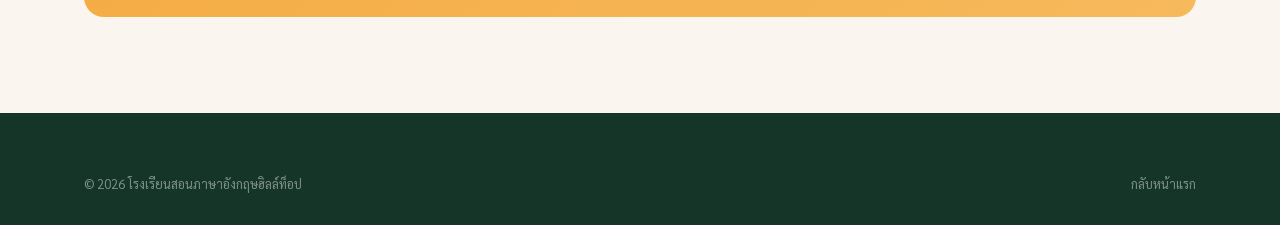
==== commit 5f8edaa3: "About: card glow cycle, age-progression timeline, shuffled slider, gallery story crawl Co-Authored-B" ====
--- a/about.html
+++ b/about.html
@@ -98,11 +98,11 @@
       <h2 data-th="จากโต๊ะเรียนตัวนี้ สู่อนาคตที่สดใส" data-en="From this desk to that future">จากโต๊ะเรียนตัวนี้ สู่อนาคตที่สดใส</h2>
       <p data-th="เด็กที่นั่งอยู่ในห้องเรียนของเราวันนี้ คือแพทย์ นักบิน วิศวกร และผู้ประกอบการของวันพรุ่งนี้ ภาษาอังกฤษไม่ได้รับประกันความสำเร็จ แต่มันเปิดประตูทุกบาน ที่ไม่มีทางเปิดได้หากไม่มีมัน"
          data-en="The child at our desk today is tomorrow&rsquo;s doctor, pilot, engineer or entrepreneur. English does not guarantee success — but it opens every door that stays shut without it.">เด็กที่นั่งอยู่ในห้องเรียนของเราวันนี้ คือแพทย์ นักบิน วิศวกร และผู้ประกอบการของวันพรุ่งนี้ ภาษาอังกฤษไม่ได้รับประกันความสำเร็จ แต่มันเปิดประตูทุกบาน ที่ไม่มีทางเปิดได้หากไม่มีมัน</p>
-      <ul class="timeline">
-        <li><b data-th="อายุ 6–7" data-en="Age 6–7">อายุ 6–7</b><span data-th="เริ่มต้นด้วยเพลง เกม และความมั่นใจที่จะเปล่งเสียงคำแรก" data-en="Starts with songs, games and the confidence to say the first words out loud.">เริ่มต้นด้วยเพลง เกม และความมั่นใจที่จะเปล่งเสียงคำแรก</span></li>
-        <li><b data-th="อายุ 10–12" data-en="Age 10–12">อายุ 10–12</b><span data-th="อ่าน เขียน และสนทนากับครูเจ้าของภาษาได้อย่างเป็นธรรมชาติ นำหน้าเพื่อนเมื่อขึ้นมัธยม" data-en="Reads, writes and chats naturally with native speakers — already ahead when secondary school begins.">อ่าน เขียน และสนทนากับครูเจ้าของภาษาได้อย่างเป็นธรรมชาติ นำหน้าเพื่อนเมื่อขึ้นมัธยม</span></li>
-        <li><b data-th="อายุ 18" data-en="Age 18">อายุ 18</b><span data-th="ผ่านเกณฑ์ภาษาอังกฤษของหลักสูตรนานาชาติและทุนการศึกษาได้อย่างสบาย" data-en="Clears the English requirements of international programmes and scholarships with room to spare.">ผ่านเกณฑ์ภาษาอังกฤษของหลักสูตรนานาชาติและทุนการศึกษาได้อย่างสบาย</span></li>
-        <li><b data-th="อายุ 25" data-en="Age 25">อายุ 25</b><span data-th="เลือกงานได้ ไม่ใช่รองาน ในตลาดที่ต้องการคนใช้ภาษาอังกฤษได้มากกว่าที่มี" data-en="Chooses a career instead of waiting for one — in a market that wants more English speakers than it has.">เลือกงานได้ ไม่ใช่รองาน ในตลาดที่ต้องการคนใช้ภาษาอังกฤษได้มากกว่าที่มี</span></li>
+      <ul class="timeline" id="growTimeline">
+        <li><em class="tl-fig">🧒</em><b data-th="อายุ 6–7" data-en="Age 6–7">อายุ 6–7</b><span data-th="เริ่มต้นด้วยเพลง เกม และความมั่นใจที่จะเปล่งเสียงคำแรก" data-en="Starts with songs, games and the confidence to say the first words out loud.">เริ่มต้นด้วยเพลง เกม และความมั่นใจที่จะเปล่งเสียงคำแรก</span></li>
+        <li><em class="tl-fig">🧑‍🎓</em><b data-th="อายุ 10–12" data-en="Age 10–12">อายุ 10–12</b><span data-th="อ่าน เขียน และสนทนากับครูเจ้าของภาษาได้อย่างเป็นธรรมชาติ นำหน้าเพื่อนเมื่อขึ้นมัธยม" data-en="Reads, writes and chats naturally with native speakers — already ahead when secondary school begins.">อ่าน เขียน และสนทนากับครูเจ้าของภาษาได้อย่างเป็นธรรมชาติ นำหน้าเพื่อนเมื่อขึ้นมัธยม</span></li>
+        <li><em class="tl-fig">🎓</em><b data-th="อายุ 18" data-en="Age 18">อายุ 18</b><span data-th="ผ่านเกณฑ์ภาษาอังกฤษของหลักสูตรนานาชาติและทุนการศึกษาได้อย่างสบาย" data-en="Clears the English requirements of international programmes and scholarships with room to spare.">ผ่านเกณฑ์ภาษาอังกฤษของหลักสูตรนานาชาติและทุนการศึกษาได้อย่างสบาย</span></li>
+        <li><em class="tl-fig">👩‍💼</em><b data-th="อายุ 25" data-en="Age 25">อายุ 25</b><span data-th="เลือกงานได้ ไม่ใช่รองาน ในตลาดที่ต้องการคนใช้ภาษาอังกฤษได้มากกว่าที่มี" data-en="Chooses a career instead of waiting for one — in a market that wants more English speakers than it has.">เลือกงานได้ ไม่ใช่รองาน ในตลาดที่ต้องการคนใช้ภาษาอังกฤษได้มากกว่าที่มี</span></li>
       </ul>
     </div>
   </div>
@@ -135,7 +135,13 @@
       <p data-th="หลักสูตรที่ใช้สอนเน้นการเรียนรู้ผ่านกิจกรรมหลากหลายที่สนุกและไม่เครียด เรียนกับครูเจ้าของภาษาโดยตรงที่มีความเชี่ยวชาญและประสบการณ์ในการสอน ที่นี่เด็กทุกคนจะได้รับการปฏิบัติด้วยความรักและเกียรติ"
          data-en="The curriculum centers on fun, stress-free learning through a wide variety of activities, taught directly by expert, experienced native speakers. Here, every child is treated with love and honor.">หลักสูตรที่ใช้สอนเน้นการเรียนรู้ผ่านกิจกรรมหลากหลายที่สนุกและไม่เครียด เรียนกับครูเจ้าของภาษาโดยตรงที่มีความเชี่ยวชาญและประสบการณ์ในการสอน ที่นี่เด็กทุกคนจะได้รับการปฏิบัติด้วยความรักและเกียรติ</p>
     </div>
-    <div class="split-photo rv"><img src="assets/img/tile-read.jpg" alt="Children reading at Hilltop"></div>
+    <div class="split-photo rv slider" data-slider data-shuffle>
+      <img class="on" src="assets/img/tile-read.jpg" alt="Children reading at Hilltop">
+      <img src="assets/img/orig_01.jpg" alt="Class around the table">
+      <img src="assets/img/orig_22.jpg" alt="Children writing">
+      <img src="assets/img/orig_12.jpg" alt="Teacher with students">
+      <div class="slider-dots"></div>
+    </div>
   </div>
 </section>
 
@@ -173,11 +179,55 @@
       <span class="eyebrow" data-th="ชีวิตที่ฮิลล์ท็อป" data-en="Life at Hilltop">ชีวิตที่ฮิลล์ท็อป</span>
       <h2 data-th="ทุกวันคือการผจญภัย" data-en="Every day is an adventure">ทุกวันคือการผจญภัย</h2>
     </div>
-    <div class="gallery rv">
-      <div class="g"><img src="assets/img/tile-senses.jpg" alt=""></div>
-      <div class="g"><img src="assets/img/tile-mud.jpg" alt=""></div>
-      <div class="g"><img src="assets/img/tile-cook.jpg" alt=""></div>
-      <div class="g"><img src="assets/img/tile-nature.jpg" alt=""></div>
+    <div class="gallery rv" id="lifeGallery">
+      <div class="g"><img src="assets/img/orig_20.jpg" alt=""><div class="g-story" aria-hidden="true">
+          <svg viewBox="0 0 64 64" class="st st1"><path d="M8 12h20a6 6 0 0 1 4 2 6 6 0 0 1 4-2h20v38H36a4 4 0 0 0-4 3 4 4 0 0 0-4-3H8z" fill="currentColor"/></svg>
+          <svg viewBox="0 0 64 64" class="st st2"><path d="M32 12 2 26l30 14 24-11v14h4V26z" fill="currentColor"/><path d="M14 34v10c0 4 8 8 18 8s18-4 18-8V34l-18 8z" fill="currentColor"/></svg>
+          <svg viewBox="0 0 64 64" class="st st3"><path d="M24 14a6 6 0 0 1 6-6h4a6 6 0 0 1 6 6v4h12a4 4 0 0 1 4 4v28a4 4 0 0 1-4 4H12a4 4 0 0 1-4-4V22a4 4 0 0 1 4-4h12zm4 4h8v-4h-8z" fill="currentColor"/></svg>
+          <span class="st-cap" data-th="หนังสือวันนี้ → มหาวิทยาลัย → อาชีพที่ดี" data-en="Books today → university → a great career">หนังสือวันนี้ → มหาวิทยาลัย → อาชีพที่ดี</span>
+        </div></div>
+      <div class="g"><img src="assets/img/tile-mud.jpg" alt=""><div class="g-story" aria-hidden="true">
+          <svg viewBox="0 0 64 64" class="st st1"><path d="M8 12h20a6 6 0 0 1 4 2 6 6 0 0 1 4-2h20v38H36a4 4 0 0 0-4 3 4 4 0 0 0-4-3H8z" fill="currentColor"/></svg>
+          <svg viewBox="0 0 64 64" class="st st2"><path d="M32 12 2 26l30 14 24-11v14h4V26z" fill="currentColor"/><path d="M14 34v10c0 4 8 8 18 8s18-4 18-8V34l-18 8z" fill="currentColor"/></svg>
+          <svg viewBox="0 0 64 64" class="st st3"><path d="M24 14a6 6 0 0 1 6-6h4a6 6 0 0 1 6 6v4h12a4 4 0 0 1 4 4v28a4 4 0 0 1-4 4H12a4 4 0 0 1-4-4V22a4 4 0 0 1 4-4h12zm4 4h8v-4h-8z" fill="currentColor"/></svg>
+          <span class="st-cap" data-th="หนังสือวันนี้ → มหาวิทยาลัย → อาชีพที่ดี" data-en="Books today → university → a great career">หนังสือวันนี้ → มหาวิทยาลัย → อาชีพที่ดี</span>
+        </div></div>
+      <div class="g"><img src="assets/img/orig_21.jpg" alt=""><div class="g-story" aria-hidden="true">
+          <svg viewBox="0 0 64 64" class="st st1"><path d="M8 12h20a6 6 0 0 1 4 2 6 6 0 0 1 4-2h20v38H36a4 4 0 0 0-4 3 4 4 0 0 0-4-3H8z" fill="currentColor"/></svg>
+          <svg viewBox="0 0 64 64" class="st st2"><path d="M32 12 2 26l30 14 24-11v14h4V26z" fill="currentColor"/><path d="M14 34v10c0 4 8 8 18 8s18-4 18-8V34l-18 8z" fill="currentColor"/></svg>
+          <svg viewBox="0 0 64 64" class="st st3"><path d="M24 14a6 6 0 0 1 6-6h4a6 6 0 0 1 6 6v4h12a4 4 0 0 1 4 4v28a4 4 0 0 1-4 4H12a4 4 0 0 1-4-4V22a4 4 0 0 1 4-4h12zm4 4h8v-4h-8z" fill="currentColor"/></svg>
+          <span class="st-cap" data-th="หนังสือวันนี้ → มหาวิทยาลัย → อาชีพที่ดี" data-en="Books today → university → a great career">หนังสือวันนี้ → มหาวิทยาลัย → อาชีพที่ดี</span>
+        </div></div>
+      <div class="g"><img src="assets/img/orig_29.jpg" alt=""><div class="g-story" aria-hidden="true">
+          <svg viewBox="0 0 64 64" class="st st1"><path d="M8 12h20a6 6 0 0 1 4 2 6 6 0 0 1 4-2h20v38H36a4 4 0 0 0-4 3 4 4 0 0 0-4-3H8z" fill="currentColor"/></svg>
+          <svg viewBox="0 0 64 64" class="st st2"><path d="M32 12 2 26l30 14 24-11v14h4V26z" fill="currentColor"/><path d="M14 34v10c0 4 8 8 18 8s18-4 18-8V34l-18 8z" fill="currentColor"/></svg>
+          <svg viewBox="0 0 64 64" class="st st3"><path d="M24 14a6 6 0 0 1 6-6h4a6 6 0 0 1 6 6v4h12a4 4 0 0 1 4 4v28a4 4 0 0 1-4 4H12a4 4 0 0 1-4-4V22a4 4 0 0 1 4-4h12zm4 4h8v-4h-8z" fill="currentColor"/></svg>
+          <span class="st-cap" data-th="หนังสือวันนี้ → มหาวิทยาลัย → อาชีพที่ดี" data-en="Books today → university → a great career">หนังสือวันนี้ → มหาวิทยาลัย → อาชีพที่ดี</span>
+        </div></div>
+      <div class="g"><img src="assets/img/tile-senses.jpg" alt=""><div class="g-story" aria-hidden="true">
+          <svg viewBox="0 0 64 64" class="st st1"><path d="M8 12h20a6 6 0 0 1 4 2 6 6 0 0 1 4-2h20v38H36a4 4 0 0 0-4 3 4 4 0 0 0-4-3H8z" fill="currentColor"/></svg>
+          <svg viewBox="0 0 64 64" class="st st2"><path d="M32 12 2 26l30 14 24-11v14h4V26z" fill="currentColor"/><path d="M14 34v10c0 4 8 8 18 8s18-4 18-8V34l-18 8z" fill="currentColor"/></svg>
+          <svg viewBox="0 0 64 64" class="st st3"><path d="M24 14a6 6 0 0 1 6-6h4a6 6 0 0 1 6 6v4h12a4 4 0 0 1 4 4v28a4 4 0 0 1-4 4H12a4 4 0 0 1-4-4V22a4 4 0 0 1 4-4h12zm4 4h8v-4h-8z" fill="currentColor"/></svg>
+          <span class="st-cap" data-th="หนังสือวันนี้ → มหาวิทยาลัย → อาชีพที่ดี" data-en="Books today → university → a great career">หนังสือวันนี้ → มหาวิทยาลัย → อาชีพที่ดี</span>
+        </div></div>
+      <div class="g"><img src="assets/img/ext_09.jpg" alt=""><div class="g-story" aria-hidden="true">
+          <svg viewBox="0 0 64 64" class="st st1"><path d="M8 12h20a6 6 0 0 1 4 2 6 6 0 0 1 4-2h20v38H36a4 4 0 0 0-4 3 4 4 0 0 0-4-3H8z" fill="currentColor"/></svg>
+          <svg viewBox="0 0 64 64" class="st st2"><path d="M32 12 2 26l30 14 24-11v14h4V26z" fill="currentColor"/><path d="M14 34v10c0 4 8 8 18 8s18-4 18-8V34l-18 8z" fill="currentColor"/></svg>
+          <svg viewBox="0 0 64 64" class="st st3"><path d="M24 14a6 6 0 0 1 6-6h4a6 6 0 0 1 6 6v4h12a4 4 0 0 1 4 4v28a4 4 0 0 1-4 4H12a4 4 0 0 1-4-4V22a4 4 0 0 1 4-4h12zm4 4h8v-4h-8z" fill="currentColor"/></svg>
+          <span class="st-cap" data-th="หนังสือวันนี้ → มหาวิทยาลัย → อาชีพที่ดี" data-en="Books today → university → a great career">หนังสือวันนี้ → มหาวิทยาลัย → อาชีพที่ดี</span>
+        </div></div>
+      <div class="g"><img src="assets/img/orig_24.jpg" alt=""><div class="g-story" aria-hidden="true">
+          <svg viewBox="0 0 64 64" class="st st1"><path d="M8 12h20a6 6 0 0 1 4 2 6 6 0 0 1 4-2h20v38H36a4 4 0 0 0-4 3 4 4 0 0 0-4-3H8z" fill="currentColor"/></svg>
+          <svg viewBox="0 0 64 64" class="st st2"><path d="M32 12 2 26l30 14 24-11v14h4V26z" fill="currentColor"/><path d="M14 34v10c0 4 8 8 18 8s18-4 18-8V34l-18 8z" fill="currentColor"/></svg>
+          <svg viewBox="0 0 64 64" class="st st3"><path d="M24 14a6 6 0 0 1 6-6h4a6 6 0 0 1 6 6v4h12a4 4 0 0 1 4 4v28a4 4 0 0 1-4 4H12a4 4 0 0 1-4-4V22a4 4 0 0 1 4-4h12zm4 4h8v-4h-8z" fill="currentColor"/></svg>
+          <span class="st-cap" data-th="หนังสือวันนี้ → มหาวิทยาลัย → อาชีพที่ดี" data-en="Books today → university → a great career">หนังสือวันนี้ → มหาวิทยาลัย → อาชีพที่ดี</span>
+        </div></div>
+      <div class="g"><img src="assets/img/orig_23.jpg" alt=""><div class="g-story" aria-hidden="true">
+          <svg viewBox="0 0 64 64" class="st st1"><path d="M8 12h20a6 6 0 0 1 4 2 6 6 0 0 1 4-2h20v38H36a4 4 0 0 0-4 3 4 4 0 0 0-4-3H8z" fill="currentColor"/></svg>
+          <svg viewBox="0 0 64 64" class="st st2"><path d="M32 12 2 26l30 14 24-11v14h4V26z" fill="currentColor"/><path d="M14 34v10c0 4 8 8 18 8s18-4 18-8V34l-18 8z" fill="currentColor"/></svg>
+          <svg viewBox="0 0 64 64" class="st st3"><path d="M24 14a6 6 0 0 1 6-6h4a6 6 0 0 1 6 6v4h12a4 4 0 0 1 4 4v28a4 4 0 0 1-4 4H12a4 4 0 0 1-4-4V22a4 4 0 0 1 4-4h12zm4 4h8v-4h-8z" fill="currentColor"/></svg>
+          <span class="st-cap" data-th="หนังสือวันนี้ → มหาวิทยาลัย → อาชีพที่ดี" data-en="Books today → university → a great career">หนังสือวันนี้ → มหาวิทยาลัย → อาชีพที่ดี</span>
+        </div></div>
     </div>
   </div>
 </section>
--- a/assets/site.css
+++ b/assets/site.css
@@ -582,9 +582,45 @@
 @media(max-width:520px){.flow-steps{grid-template-columns:1fr}.flow{padding:28px 22px}}
 
 /* ===== Simple random image slider ===== */
-.slider{position:relative}
+.slider{position:relative;aspect-ratio:4/4.4}
 .slider img{position:absolute;inset:0;width:100%;height:100%;object-fit:cover;opacity:0;transition:opacity 1.1s ease}
-.slider img.on{opacity:1;position:relative}
+.slider img.on{opacity:1}
 .slider-dots{position:absolute;right:16px;bottom:14px;display:flex;gap:7px;z-index:2}
 .slider-dots button{width:9px;height:9px;border-radius:50%;border:0;padding:0;background:rgba(255,255,255,.55);cursor:pointer;transition:.3s}
 .slider-dots button.on{background:#fff;transform:scale(1.35)}
+
+/* ===== Why English cards: cycling edge glow + gentle pulse ===== */
+.road-card{position:relative;transition:transform .8s cubic-bezier(.34,1.3,.5,1),box-shadow .6s,background .35s}
+.road-card::after{content:"";position:absolute;inset:-2px;border-radius:calc(var(--radius) + 2px);padding:2px;pointer-events:none;opacity:0;transition:opacity .6s;
+  background:conic-gradient(from var(--ring),var(--sun),var(--clay),var(--leaf),var(--sun));
+  -webkit-mask:linear-gradient(#000 0 0) content-box,linear-gradient(#000 0 0);-webkit-mask-composite:xor;mask:linear-gradient(#000 0 0) content-box,linear-gradient(#000 0 0);mask-composite:exclude}
+.road-card.lit::after{opacity:1;animation:ringSpin 3s linear infinite}
+.road-card.lit{transform:translateY(-4px) scale(1.035);box-shadow:var(--shadow);background:#fff}
+.road-card.lit .road-ic{animation:icPop .6s cubic-bezier(.34,1.56,.64,1)}
+@keyframes icPop{50%{transform:scale(1.25) rotate(-6deg)}}
+
+/* ===== Timeline: age progression ===== */
+.timeline{border-left-color:rgba(244,168,61,.35)}
+.timeline::before{content:"";position:absolute;left:-3px;top:0;width:3px;height:var(--fill,0%);background:linear-gradient(180deg,var(--sun),var(--clay));border-radius:3px;transition:height 1.2s ease}
+.timeline li{padding-left:64px;min-height:64px;transition:transform .5s}
+.timeline li::before{transition:background .4s,box-shadow .4s,transform .4s}
+.timeline li.done::before,.timeline li.now::before{background:var(--clay);box-shadow:0 0 0 2px var(--sun)}
+.timeline li.now::before{transform:scale(1.35);box-shadow:0 0 0 4px rgba(244,168,61,.35),0 0 18px rgba(244,168,61,.7)}
+.tl-fig{position:absolute;left:14px;top:-4px;font-style:normal;font-size:1.3rem;line-height:1;display:grid;place-items:center;width:38px;height:38px;border-radius:50%;background:var(--cream);border:2px solid rgba(30,77,59,.08);transform:scale(.8);opacity:.55;transition:transform .5s cubic-bezier(.34,1.56,.64,1),opacity .4s,background .4s}
+.timeline li.done .tl-fig{opacity:1;transform:scale(1)}
+.timeline li.now .tl-fig{opacity:1;transform:scale(1.35);background:#fff;box-shadow:0 8px 20px rgba(20,53,40,.18)}
+.timeline li.now b{color:var(--clay)}
+
+/* ===== Life gallery: 3D story crawl on hover ===== */
+.gallery{grid-template-columns:repeat(4,1fr)}
+.gallery .g{position:relative;perspective:600px}
+.g-story{position:absolute;inset:0;display:grid;place-items:center;background:linear-gradient(180deg,rgba(20,53,40,.55),rgba(20,53,40,.9));opacity:0;transition:opacity .4s;pointer-events:none;overflow:hidden}
+.g:hover .g-story,.g:focus-within .g-story{opacity:1}
+.st{position:absolute;width:38%;color:var(--sun-soft);opacity:0;transform:translateY(60%) scale(.15) rotateX(35deg);filter:drop-shadow(0 10px 16px rgba(0,0,0,.4))}
+.g:hover .st{animation:crawl 2.4s cubic-bezier(.2,.7,.2,1) infinite}
+.g:hover .st2{animation-delay:.8s;color:#fff}
+.g:hover .st3{animation-delay:1.6s;color:var(--sun)}
+@keyframes crawl{0%{opacity:0;transform:translateY(70%) scale(.12) rotateX(40deg)}18%{opacity:1}55%{opacity:1;transform:translateY(-10%) scale(.9) rotateX(10deg)}75%{opacity:0;transform:translateY(-70%) scale(1.5) rotateX(0)}100%{opacity:0}}
+.st-cap{position:absolute;left:0;right:0;bottom:12px;text-align:center;color:#fff;font-family:var(--f-head);font-size:.78rem;font-weight:600;padding:0 8px;text-shadow:0 2px 6px rgba(0,0,0,.6);opacity:0;transform:translateY(8px);transition:.5s .2s}
+.g:hover .st-cap{opacity:1;transform:none}
+@media(max-width:700px){.gallery{grid-template-columns:repeat(2,1fr)}}
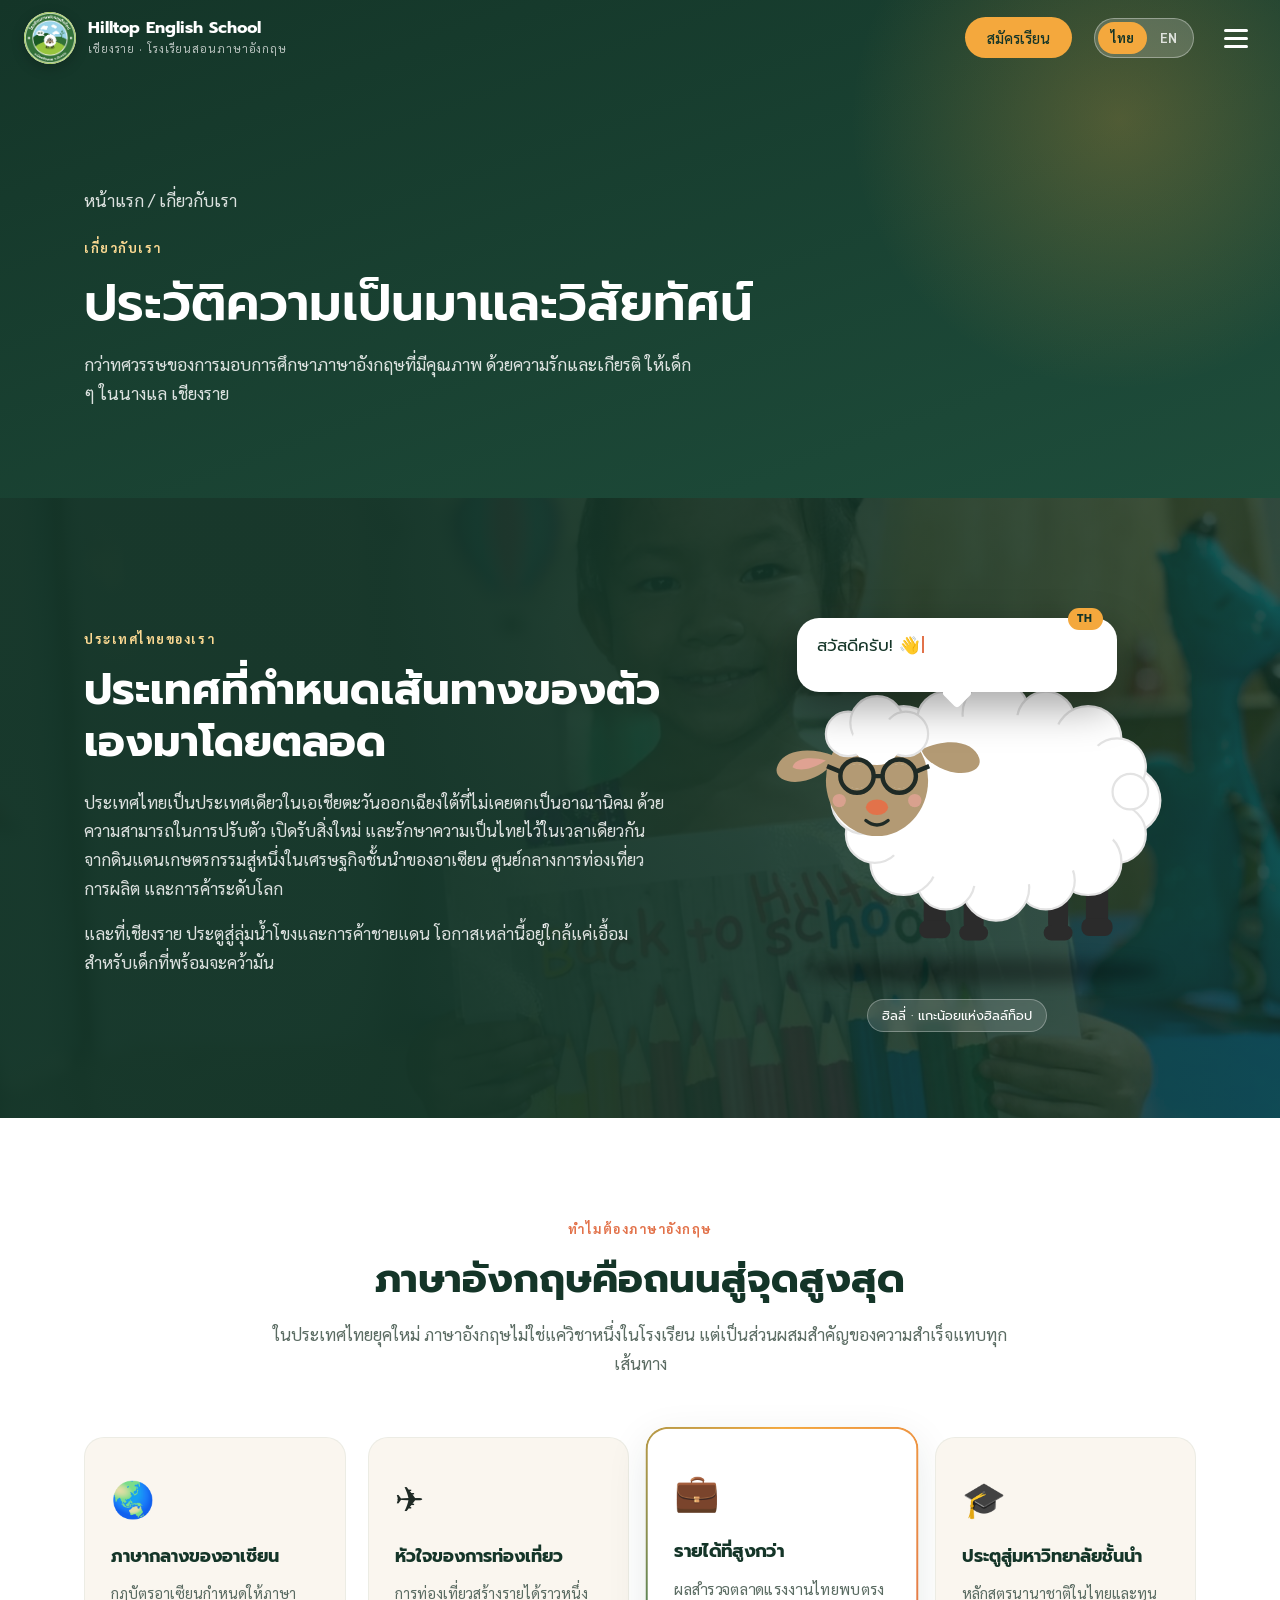
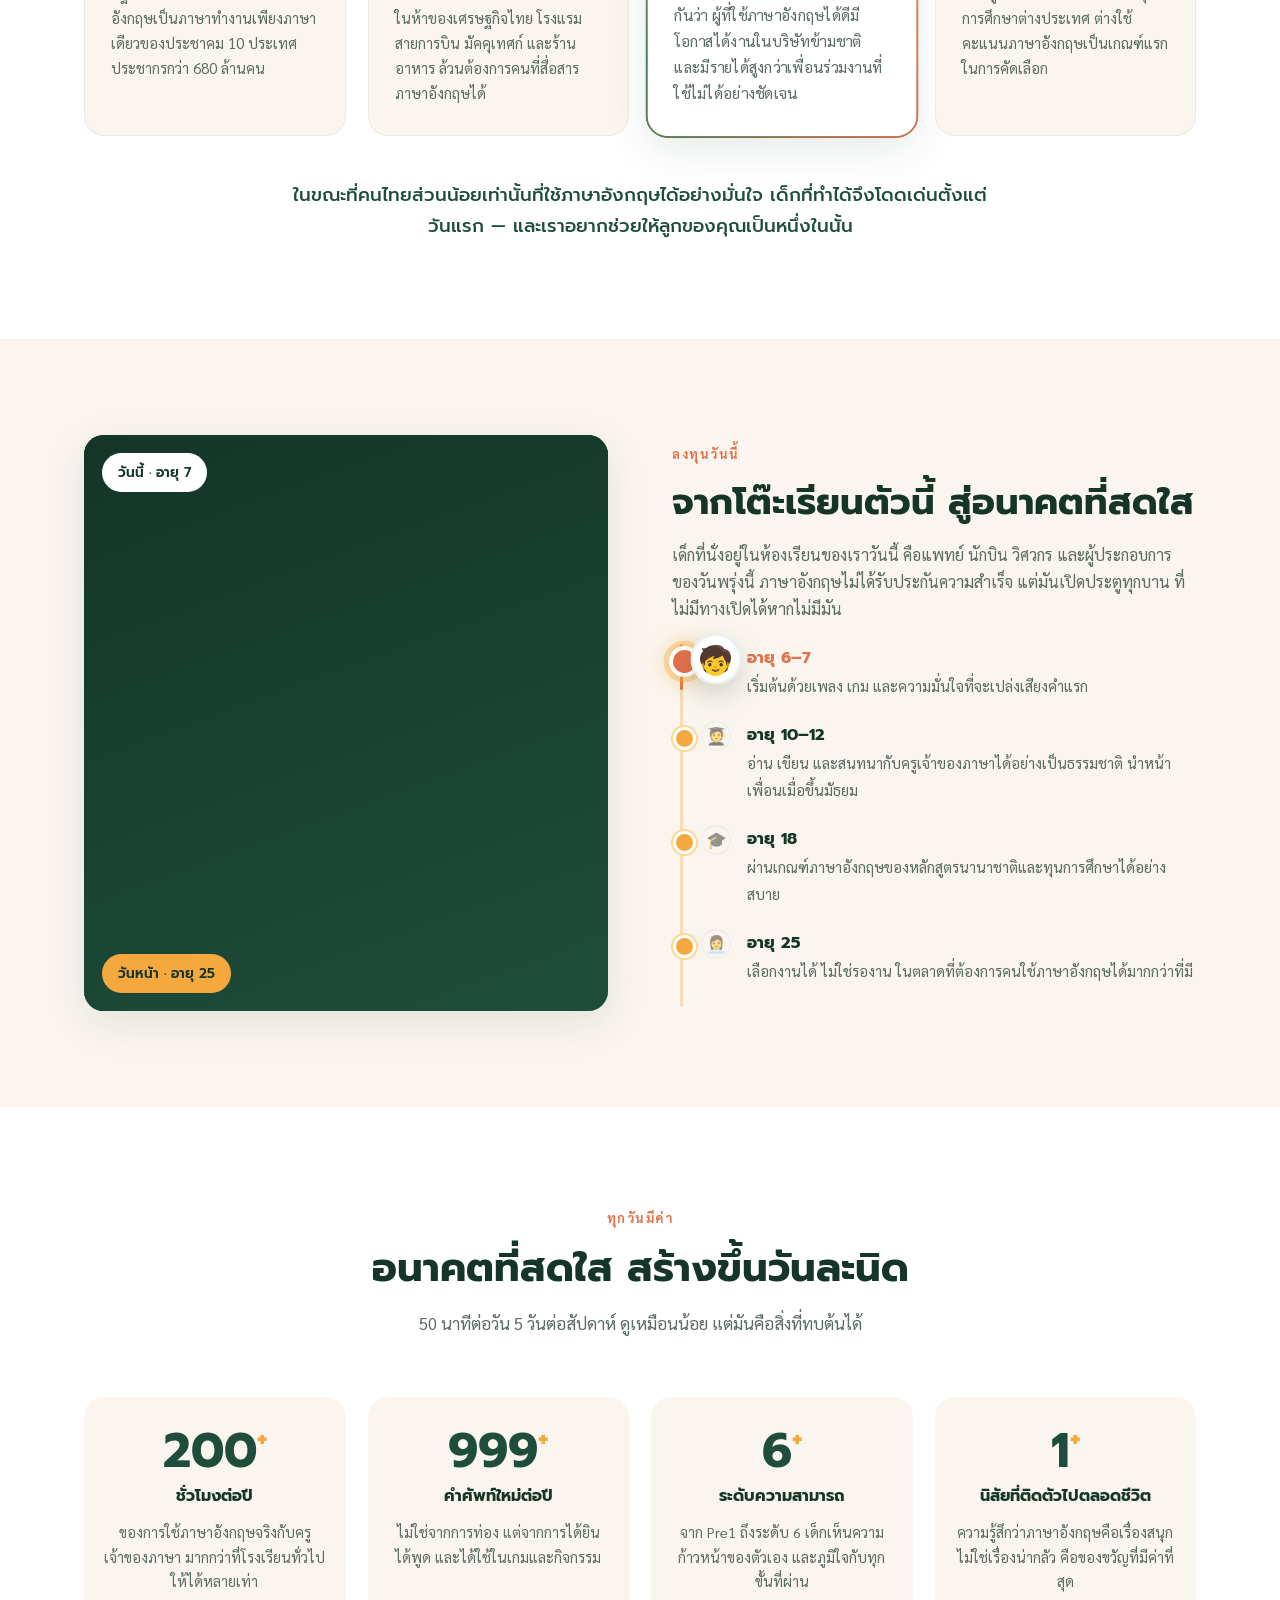
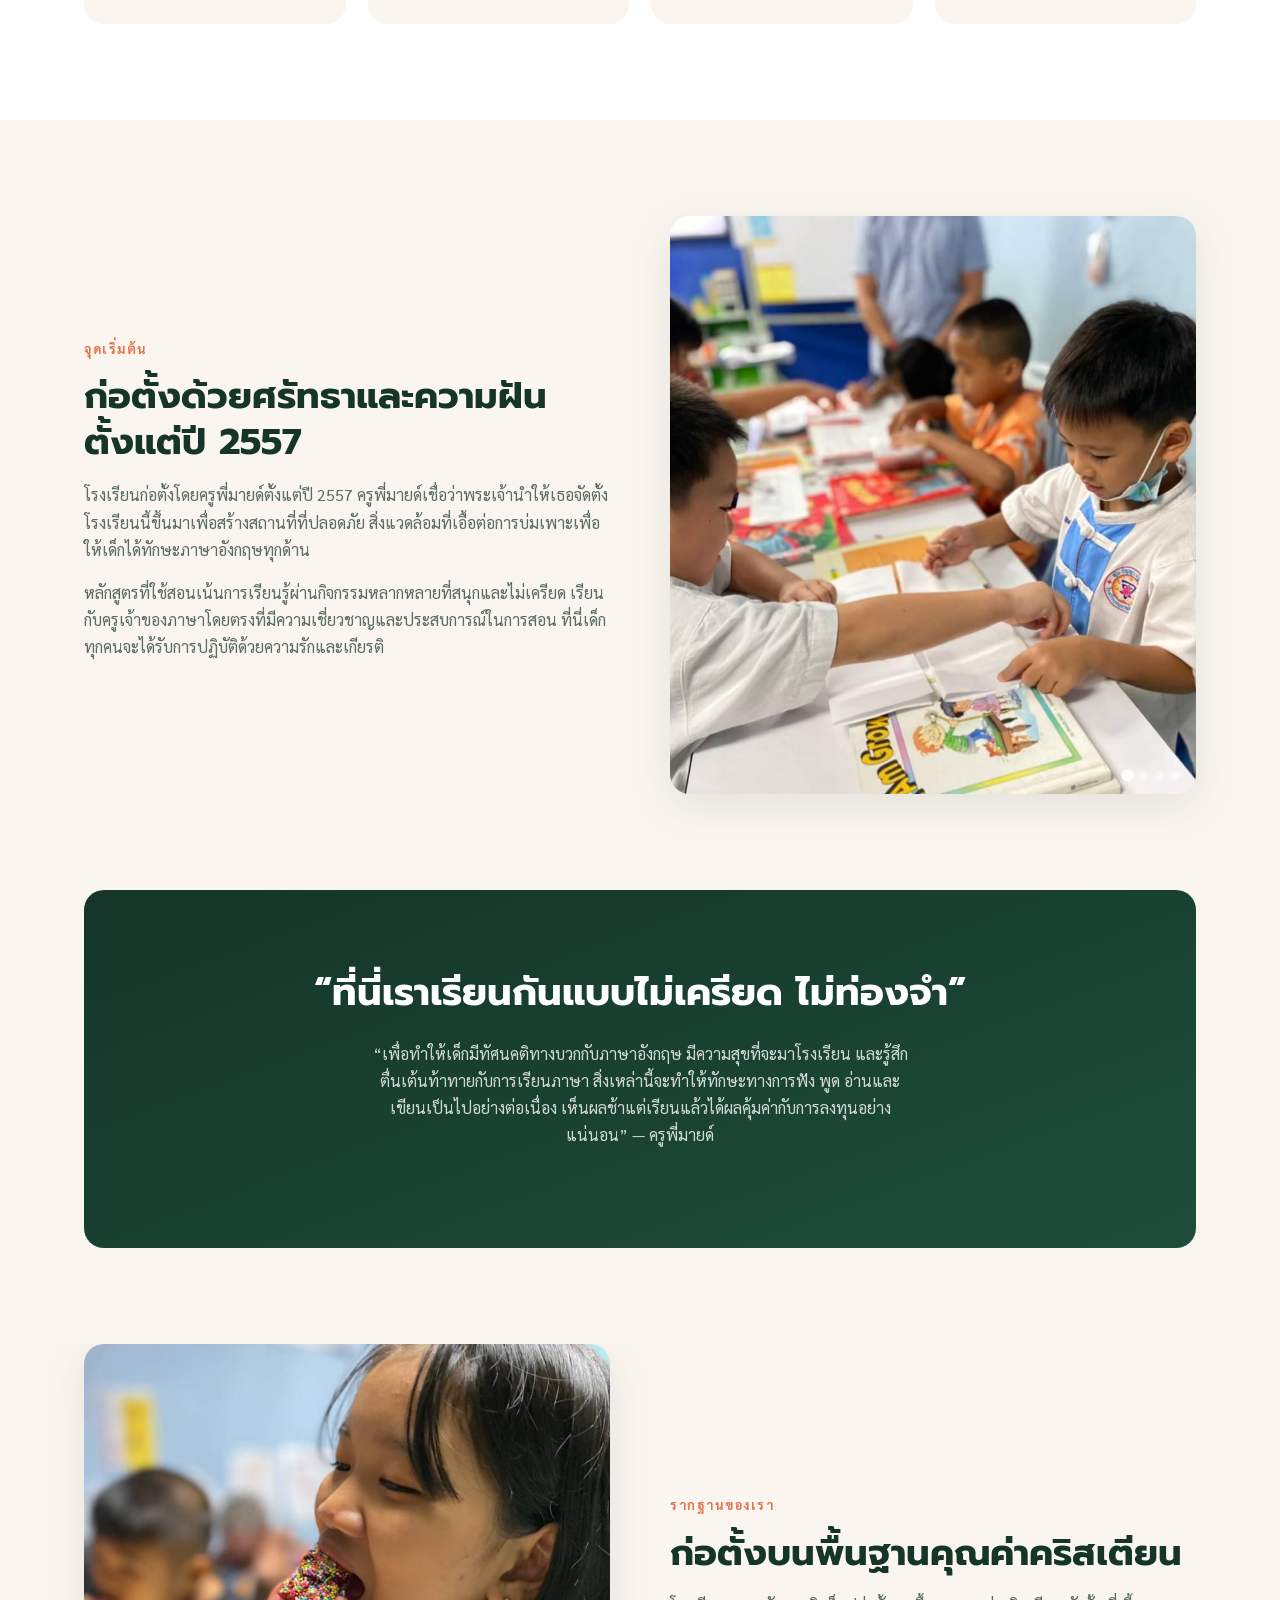
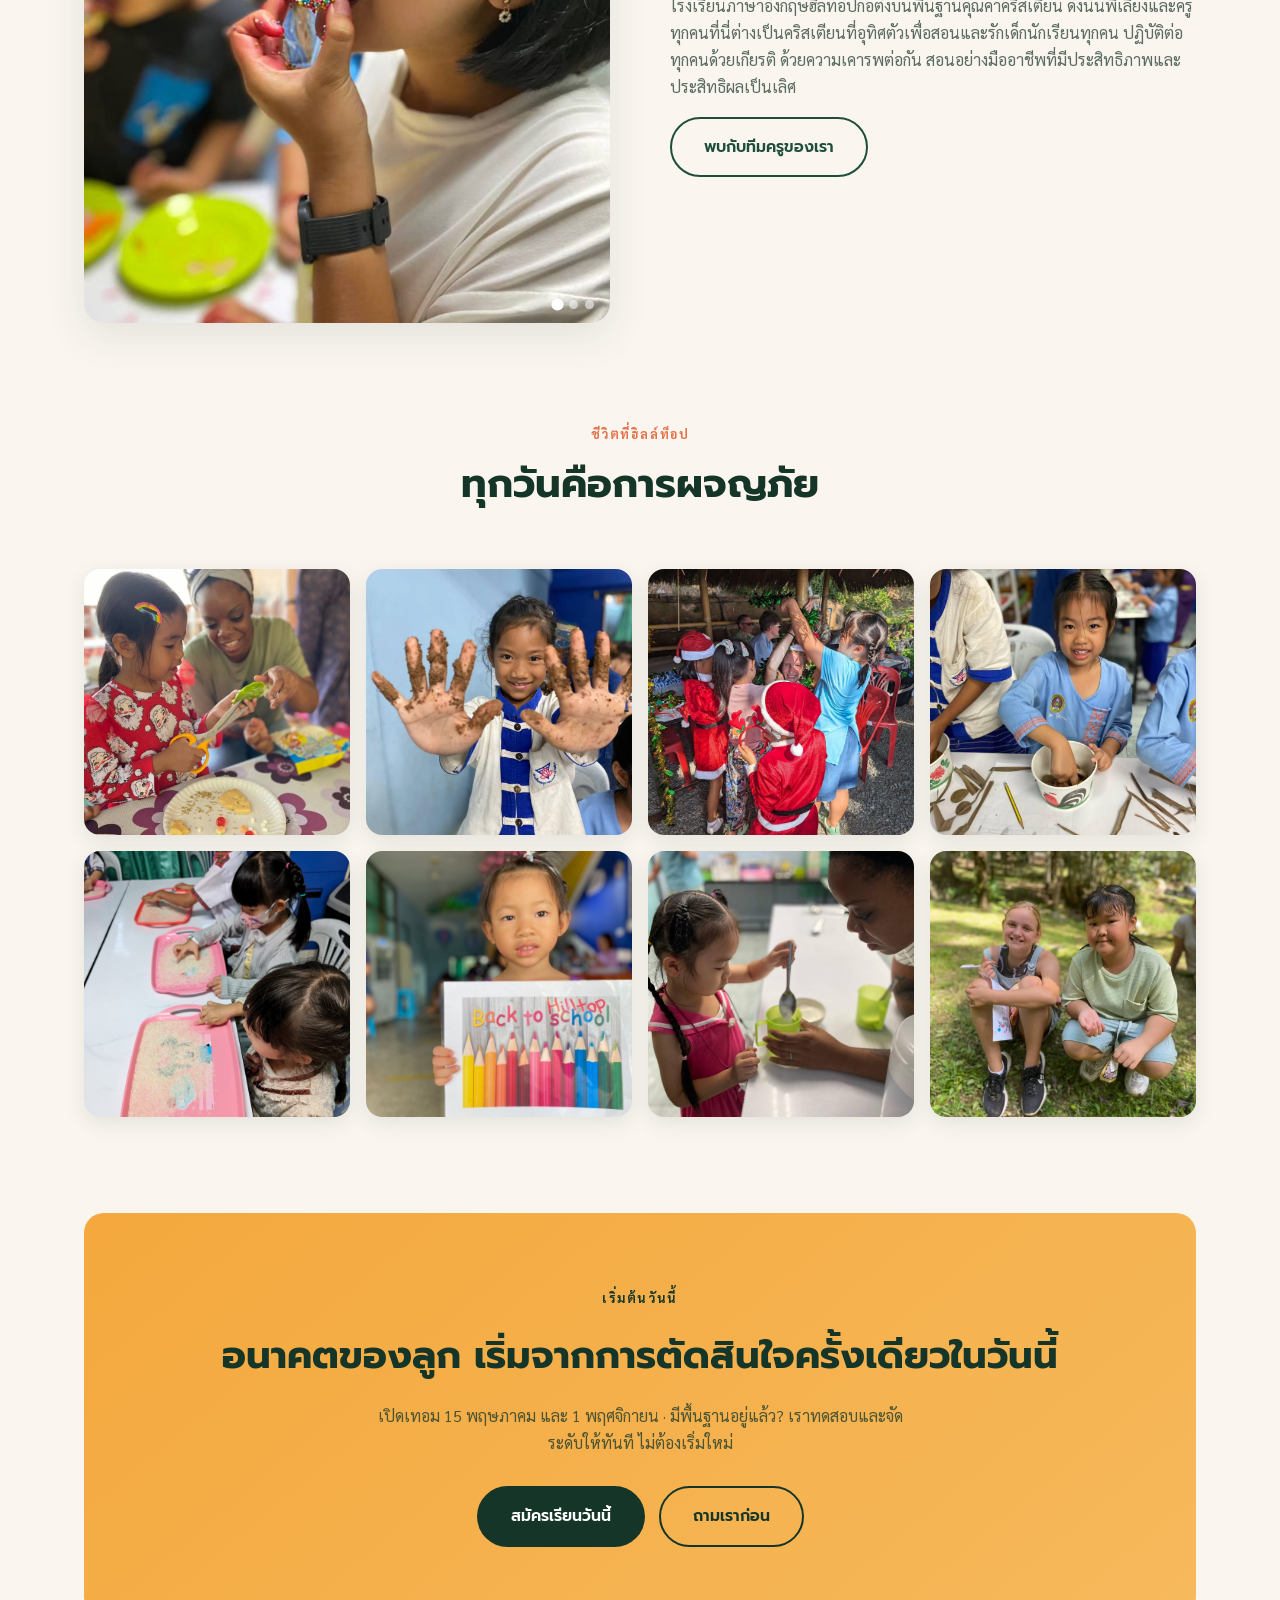
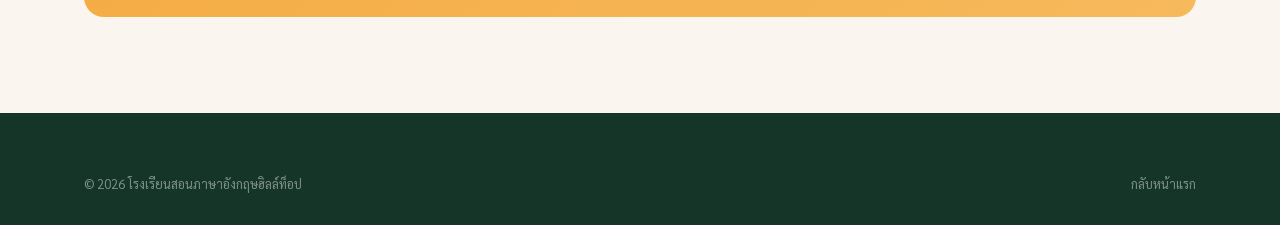
==== commit 419ed92f: "New Parents page: home practices, weekly rhythm, Parent Notes, read-aloud, Hilly; nav dropdown under" ====
--- a/about.html
+++ b/about.html
@@ -20,7 +20,7 @@
     </a>
     <ul class="nav-links">
       <li class="pg"><a href="about.html" class="active" data-th="เกี่ยวกับเรา" data-en="About Us">เกี่ยวกับเรา</a></li>
-      <li class="pg"><a href="staff.html" data-th="ครูของเรา" data-en="Our Teachers">ครูของเรา</a></li>
+      <li class="pg has-drop"><a href="staff.html" data-th="ครูของเรา" data-en="Our Teachers">ครูของเรา</a><ul class="nav-drop"><li><a href="staff.html" data-th="ครูของเรา" data-en="Our Teachers">ครูของเรา</a></li><li><a href="parents.html" data-th="สำหรับผู้ปกครอง" data-en="Parents">สำหรับผู้ปกครอง</a></li></ul></li>
       <li class="pg"><a href="classes.html" data-th="คลาสเรียน" data-en="Classes">คลาสเรียน</a></li>
       <li class="pg"><a href="age12.html" data-th="อายุ 12+" data-en="Age 12+">อายุ 12+</a></li>
       <li class="pg"><a href="reviews.html" data-th="รีวิว" data-en="Reviews">รีวิว</a></li>
--- a/assets/site.css
+++ b/assets/site.css
@@ -624,3 +624,56 @@
 .st-cap{position:absolute;left:0;right:0;bottom:12px;text-align:center;color:#fff;font-family:var(--f-head);font-size:.78rem;font-weight:600;padding:0 8px;text-shadow:0 2px 6px rgba(0,0,0,.6);opacity:0;transform:translateY(8px);transition:.5s .2s}
 .g:hover .st-cap{opacity:1;transform:none}
 @media(max-width:700px){.gallery{grid-template-columns:repeat(2,1fr)}}
+
+.stats + .cine,.cine + .story{padding-top:96px}
+.stats{padding-bottom:0}
+
+/* ===== Nav dropdown ===== */
+.has-drop{position:relative}
+.nav-drop{position:absolute;top:100%;left:-14px;min-width:190px;background:#fff;border-radius:14px;box-shadow:0 18px 44px rgba(20,53,40,.18);padding:8px;list-style:none;opacity:0;visibility:hidden;translate:0 8px;transition:.25s;z-index:60}
+.has-drop:hover .nav-drop,.has-drop:focus-within .nav-drop{opacity:1;visibility:visible;translate:0 0}
+.nav-drop li a{display:block;padding:10px 14px;border-radius:10px;color:var(--ink)!important;font-size:.9rem}
+.nav-drop li a:hover{background:var(--cream);color:var(--forest)!important}
+.nav-drop li a.active{color:var(--clay)!important;font-weight:700}
+@media(max-width:1280px){.nav-drop{display:none}}
+
+/* ===== Parents page ===== */
+.parents-hero{position:relative;overflow:hidden}
+.parents-hero .thai-bg img{opacity:.28}
+.parents-hero .wrap{position:relative;z-index:2;max-width:1160px}
+.parents-hero h1{max-width:44rem}
+.parents-hero p{max-width:40rem}
+.not-alone{background:var(--paper)}
+.vic{list-style:none;padding:0;margin:22px 0 0;display:grid;gap:10px}
+.vic li{display:grid;grid-template-columns:auto 1fr;gap:12px;align-items:start;background:var(--cream);border-radius:14px;padding:12px 16px}
+.vic b{font-family:var(--f-head);font-size:.72rem;letter-spacing:.1em;text-transform:uppercase;color:var(--clay);padding-top:3px}
+.vic span{color:var(--ink);font-size:.95rem}
+.parents-hilly .thai-inner{max-width:none}
+.parents-hilly em{font-style:normal;color:var(--sun)}
+.practices{grid-template-columns:repeat(4,1fr)}
+.card-cta{background:linear-gradient(160deg,var(--forest),var(--forest-deep));color:#fff}
+.card-cta b,.card-cta p{color:#fff}.card-cta p{opacity:.85;margin-bottom:14px}
+.card-cta.lit{background:linear-gradient(160deg,var(--forest),var(--forest-deep))}
+.week{background:var(--cream)}
+.week-grid{display:grid;grid-template-columns:repeat(7,1fr);gap:12px}
+.day{background:var(--paper);border-radius:16px;padding:18px 14px;text-align:center;border:1px solid rgba(30,77,59,.06);transition:.3s}
+.day:hover{transform:translateY(-5px);box-shadow:var(--shadow)}
+.day b{display:block;font-family:var(--f-head);color:var(--clay);font-size:.8rem;letter-spacing:.08em;text-transform:uppercase;margin-bottom:8px}
+.day span{font-size:1.8rem;display:block;margin-bottom:8px}
+.day p{font-size:.84rem;color:var(--ink-soft);line-height:1.45}
+@media(max-width:1000px){.week-grid{grid-template-columns:repeat(4,1fr)}.practices{grid-template-columns:repeat(2,1fr)}}
+@media(max-width:560px){.week-grid{grid-template-columns:repeat(2,1fr)}.practices{grid-template-columns:1fr}}
+.victories{background:var(--paper)}
+.notes{background:var(--cream)}
+.notes-grid{display:grid;grid-template-columns:repeat(2,1fr);gap:22px}
+.note{background:var(--paper);border-radius:var(--radius);padding:30px 30px 26px;border:1px solid rgba(30,77,59,.06);position:relative;transition:.35s}
+.note:hover{transform:translateY(-5px);box-shadow:var(--shadow)}
+.note-date{display:inline-block;font-family:var(--f-head);font-size:.74rem;letter-spacing:.1em;text-transform:uppercase;color:var(--clay);background:rgba(226,114,74,.1);padding:5px 12px;border-radius:999px;margin-bottom:14px}
+.note h3{font-size:1.2rem;color:var(--forest-deep);margin-bottom:10px;line-height:1.3}
+.note p{color:var(--ink-soft);font-size:.95rem;margin-bottom:16px}
+.note-listen{background:none;border:1.5px solid rgba(30,77,59,.25);color:var(--forest);border-radius:999px;padding:7px 14px;font-family:var(--f-head);font-weight:600;font-size:.82rem;cursor:pointer;transition:.25s}
+.note-listen:hover,.note-listen.on{background:var(--forest);color:#fff;border-color:var(--forest)}
+.note-listen.on{animation:capPulse 1.4s infinite}
+.notes-sub{margin-top:30px;background:var(--forest-deep);color:#fff;border-radius:var(--radius);padding:24px 30px;display:flex;justify-content:space-between;align-items:center;gap:20px;flex-wrap:wrap}
+.notes-sub b{display:block;font-family:var(--f-head);font-size:1.1rem}.notes-sub span{opacity:.8;font-size:.92rem}
+@media(max-width:760px){.notes-grid{grid-template-columns:1fr}}
